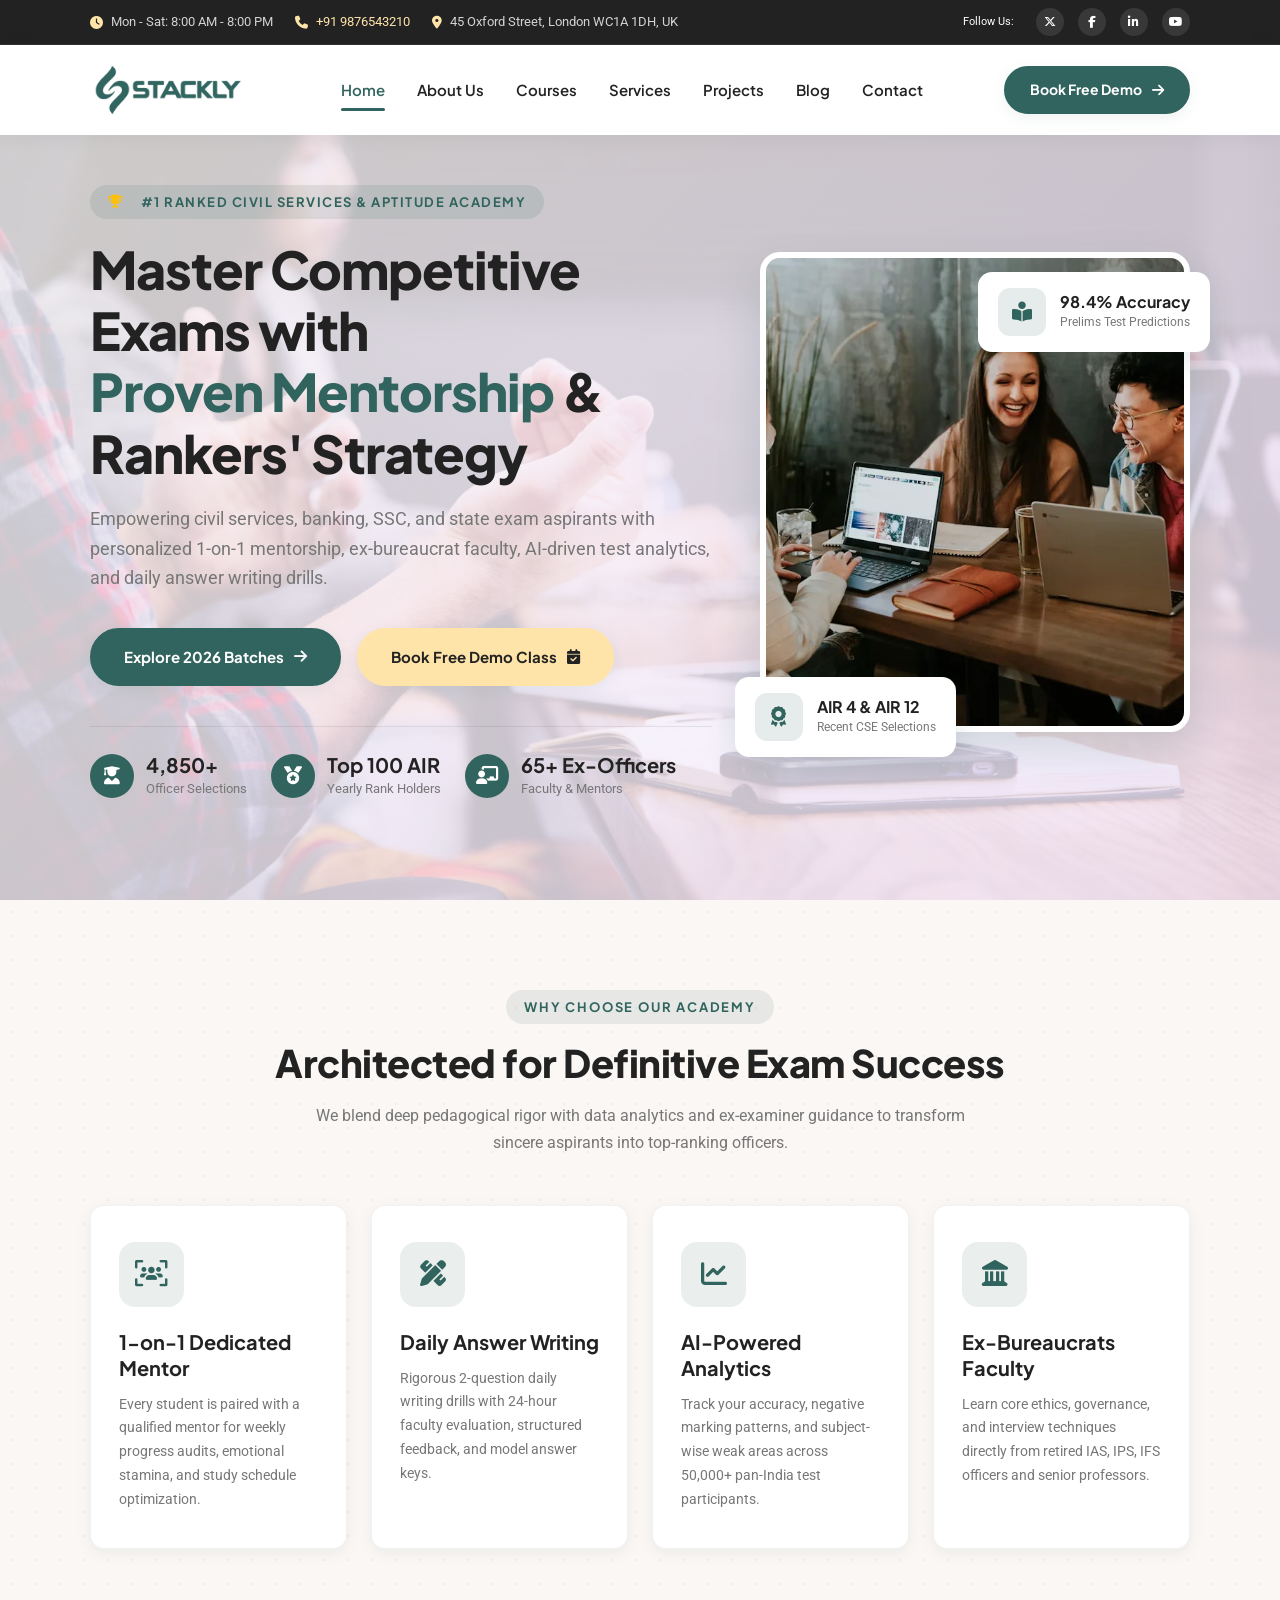
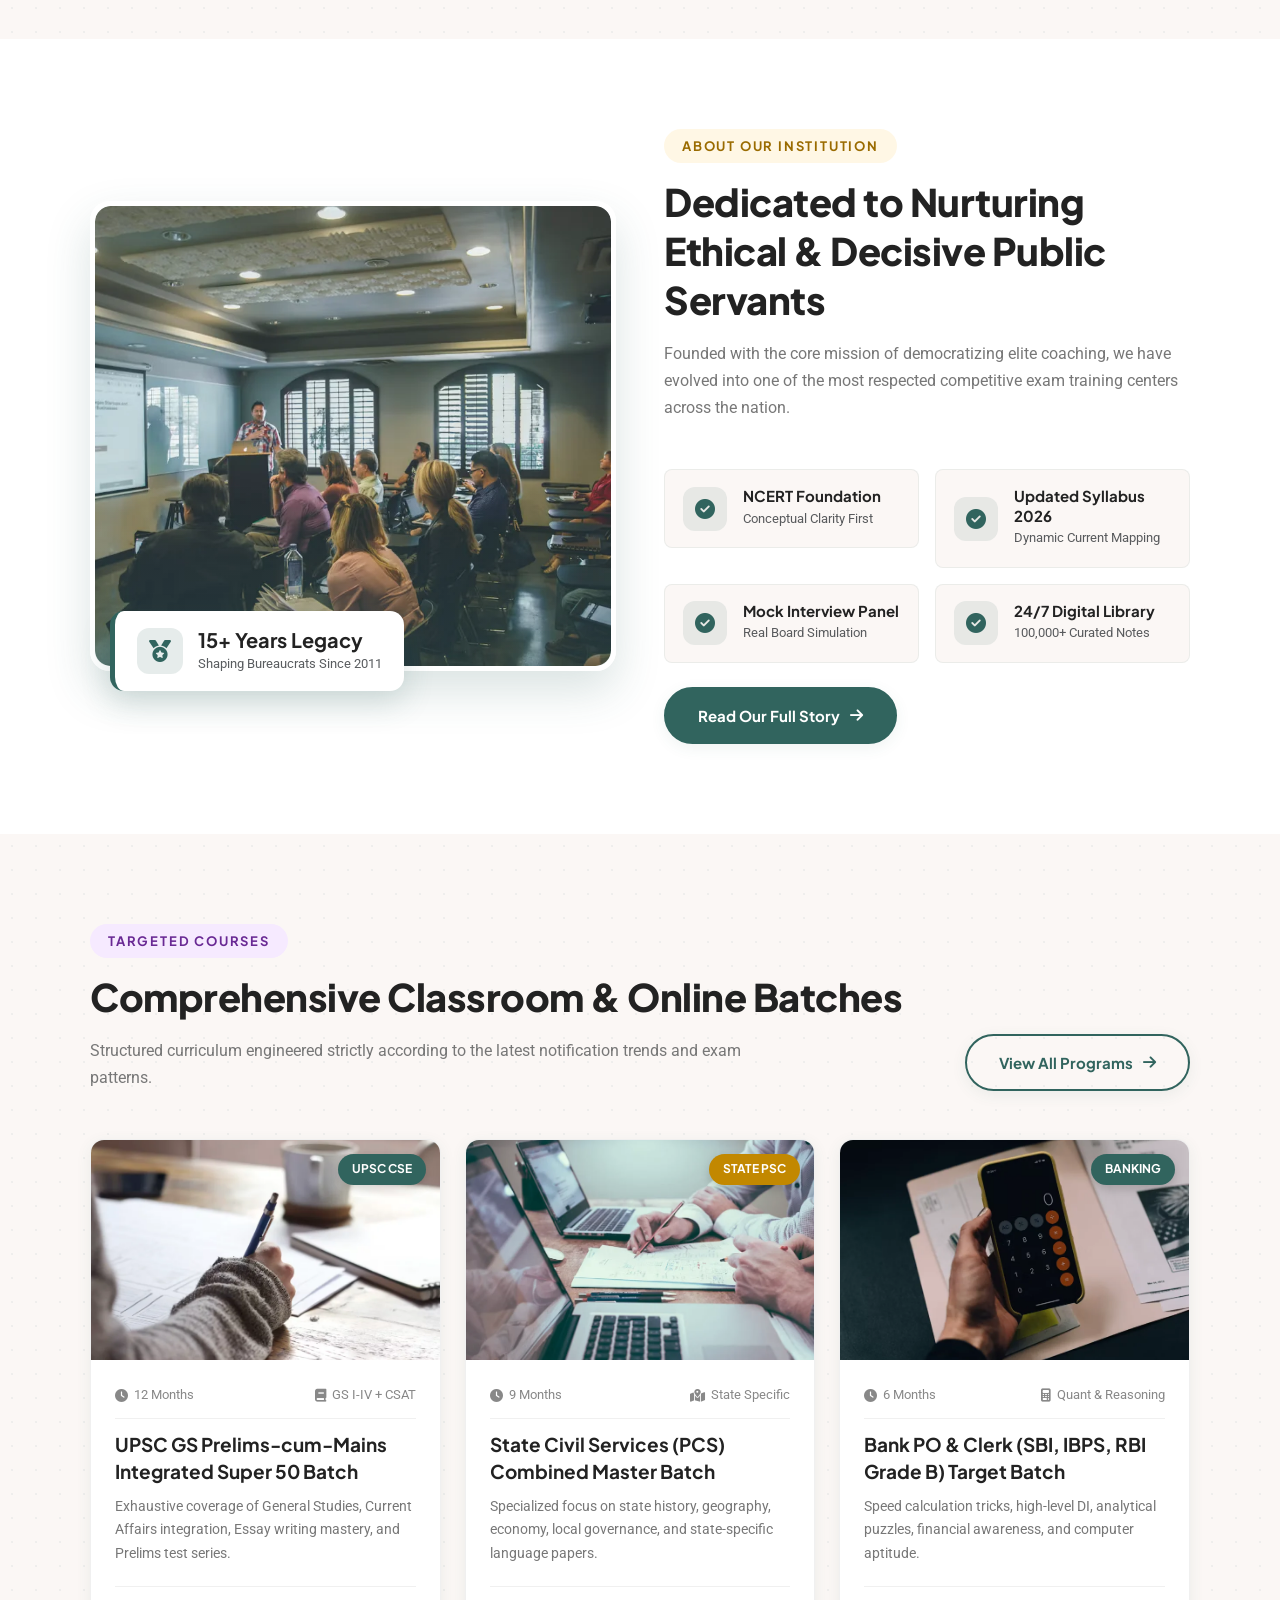
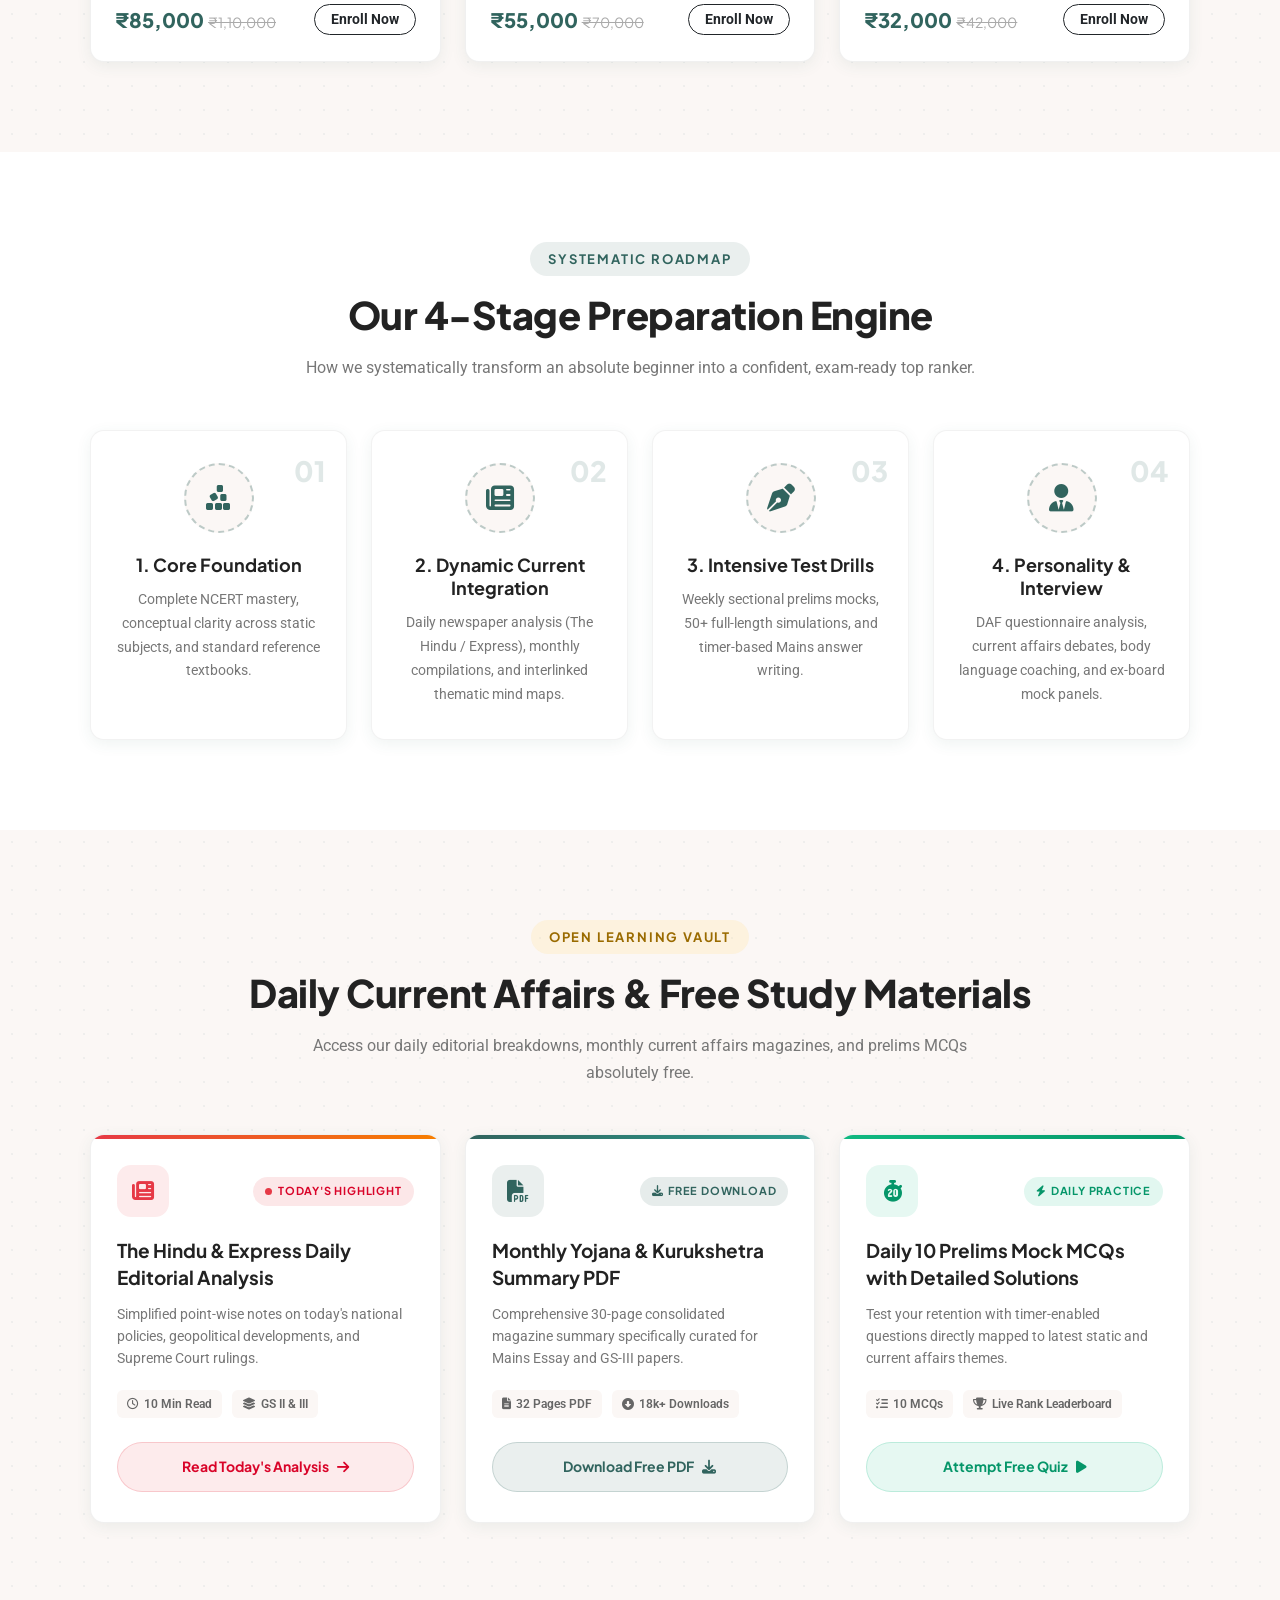
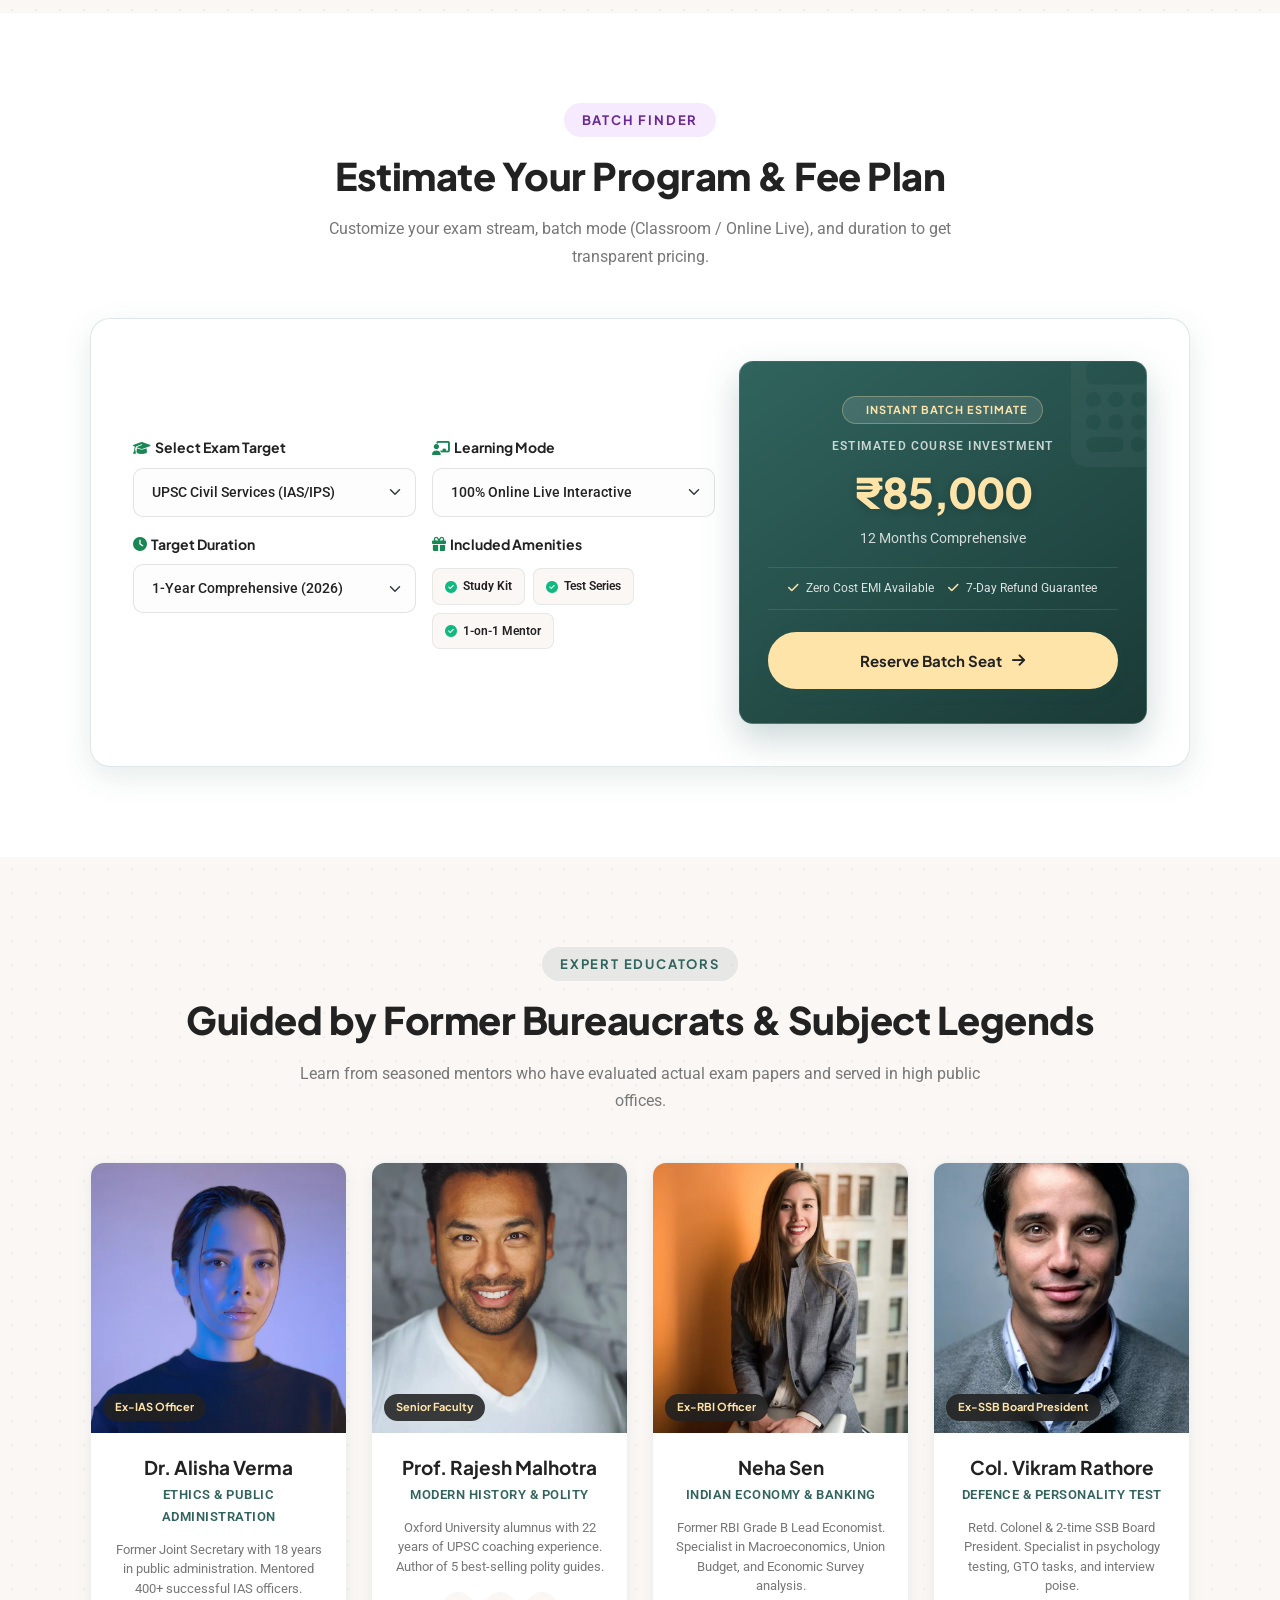
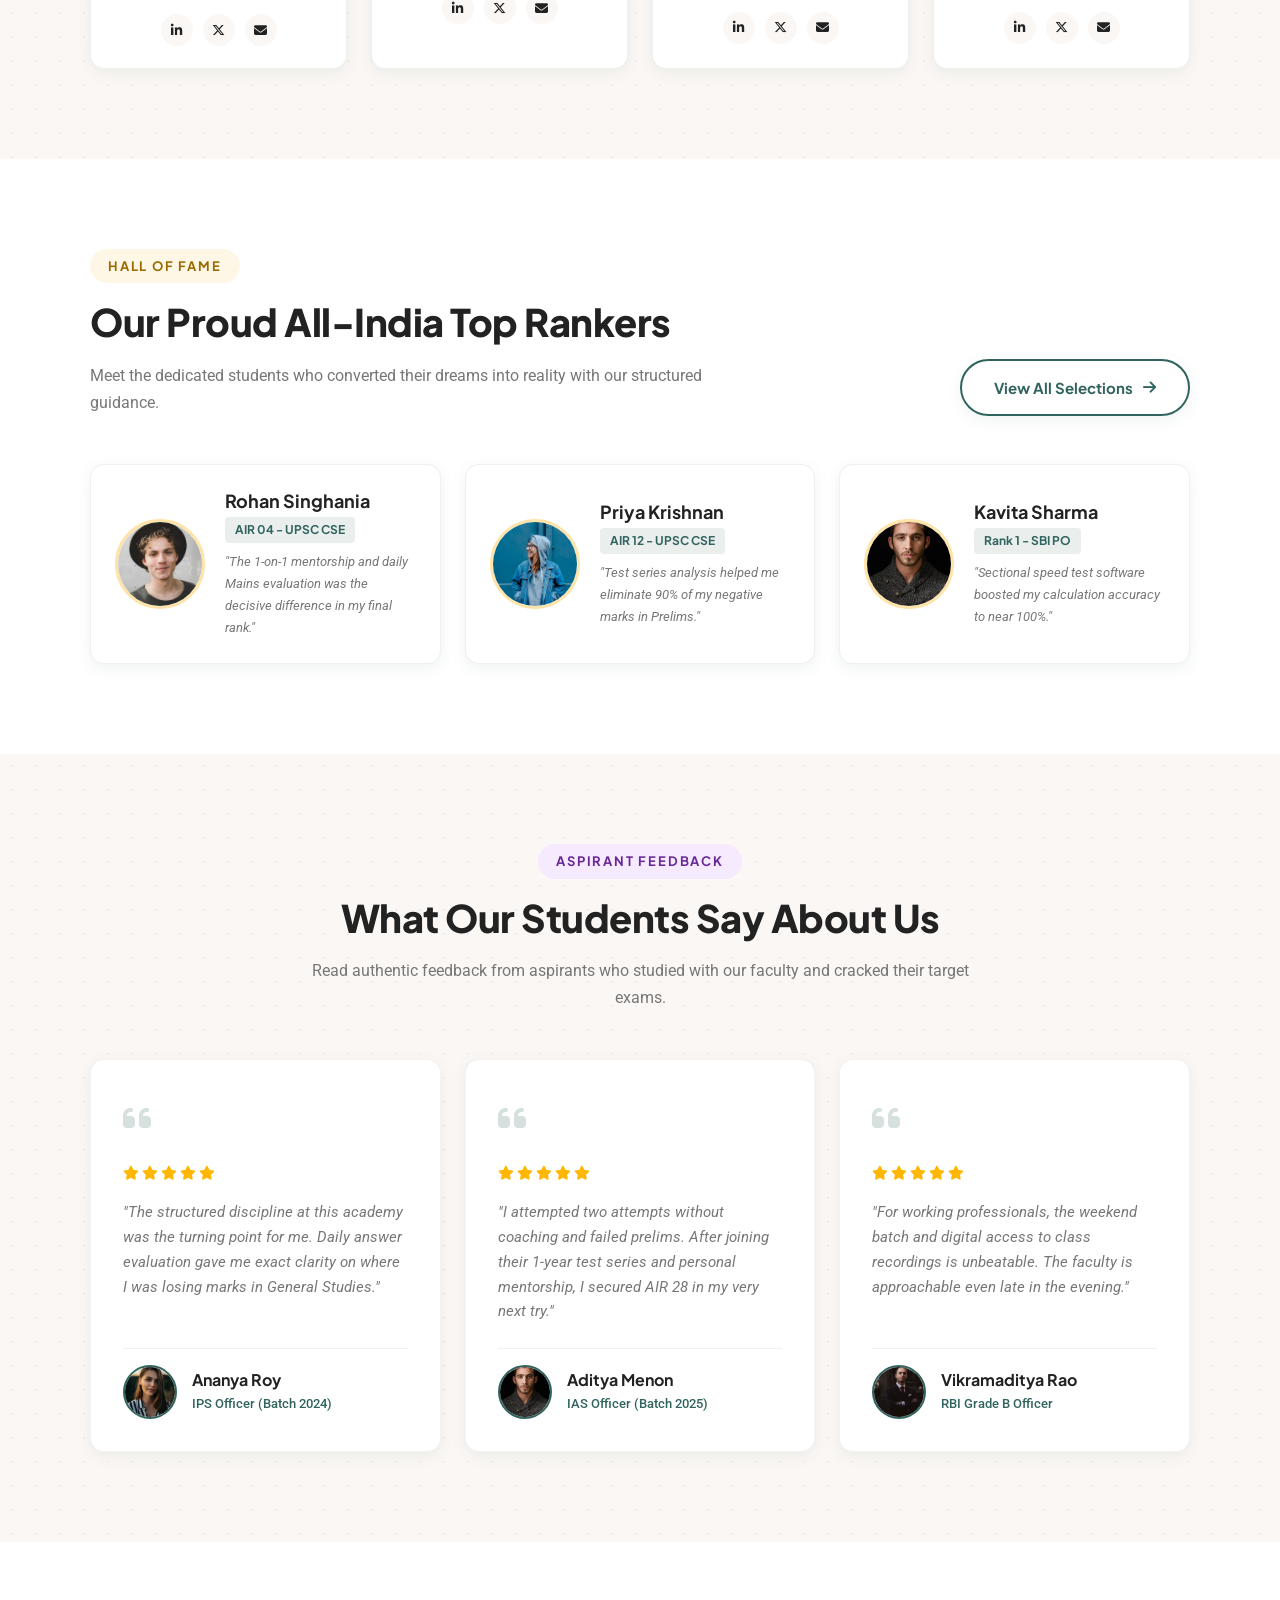
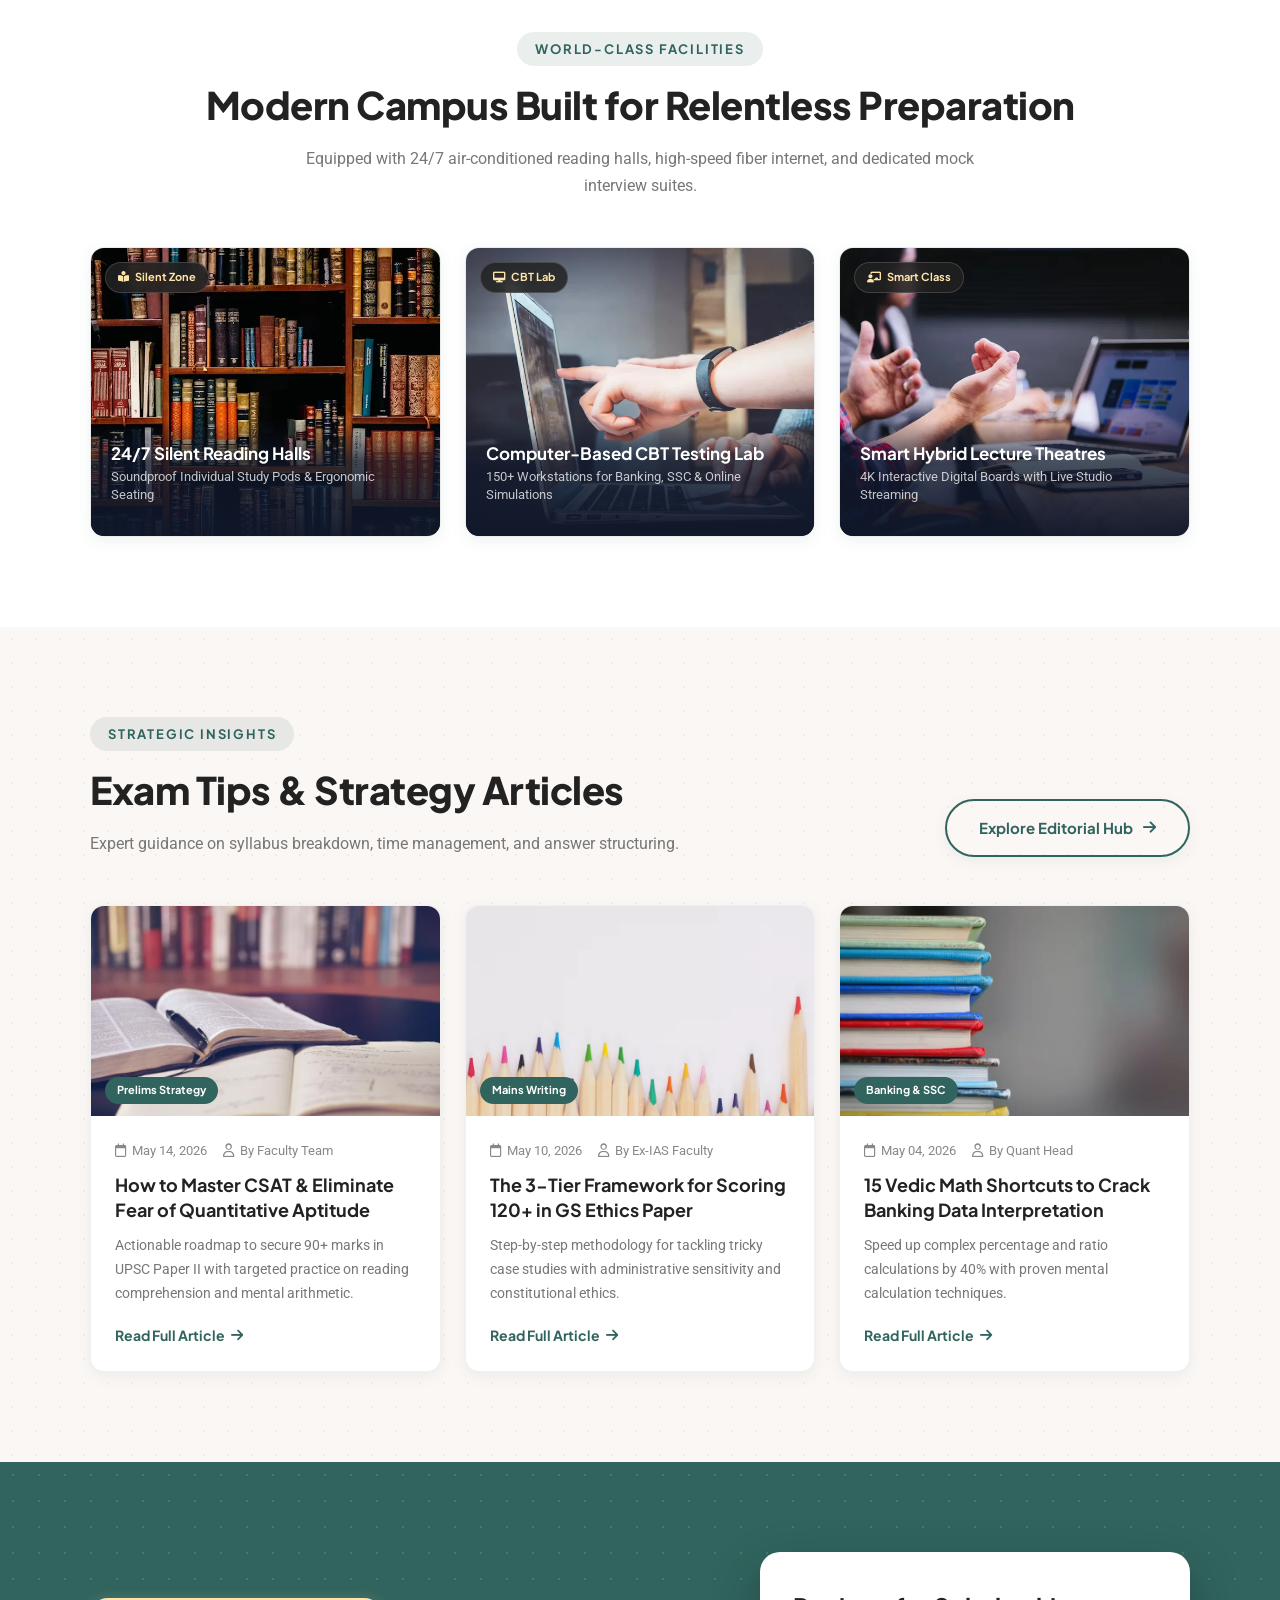
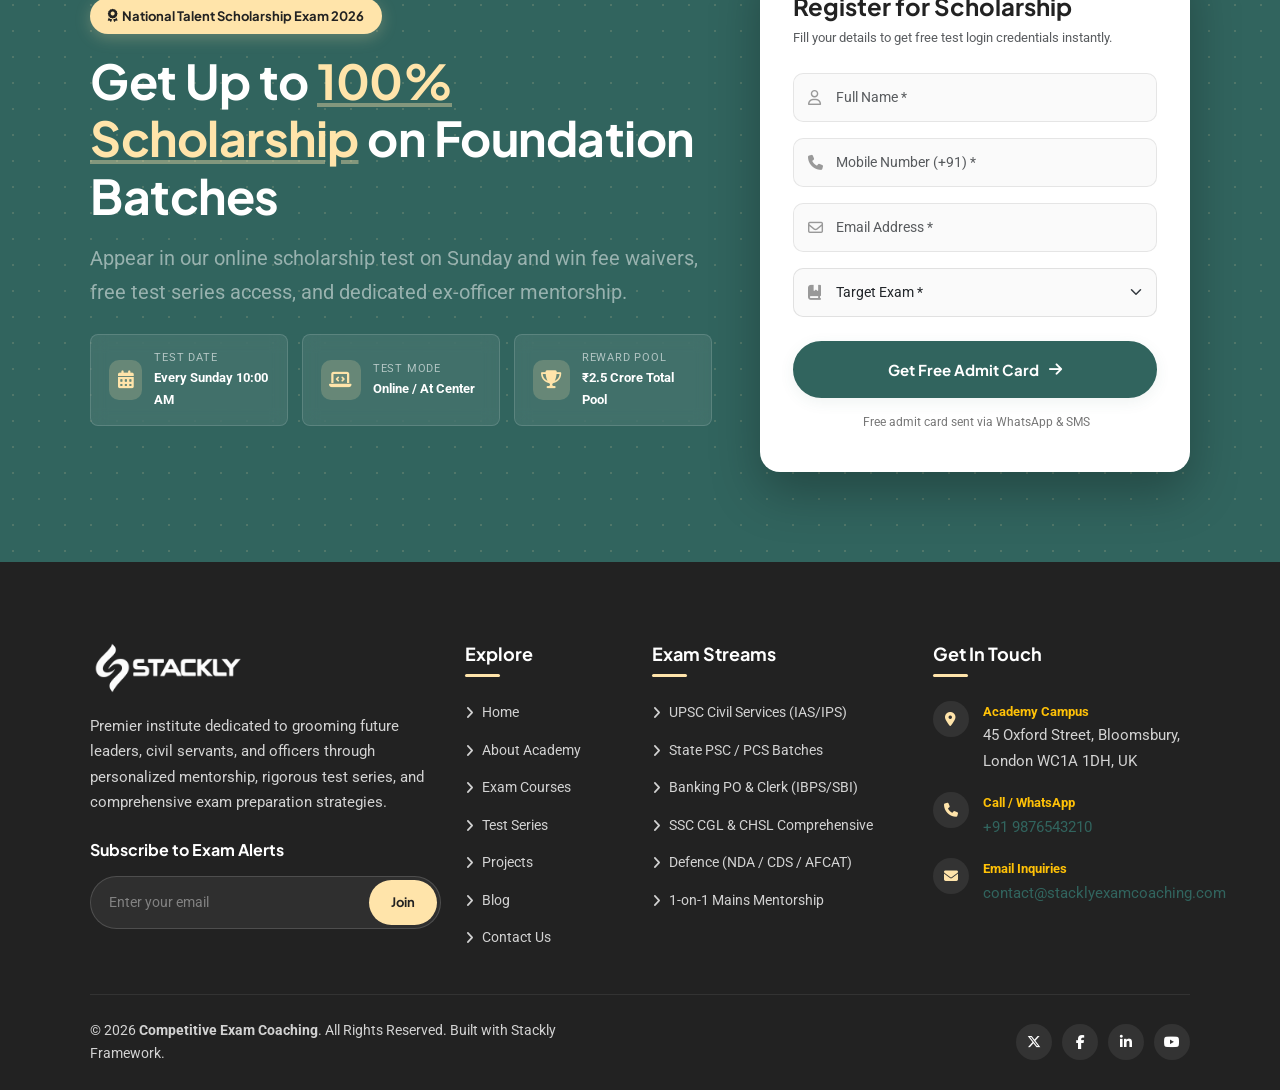
==== index.html @ 0ba4269e "first commit" ====
<!doctype html>
<html lang="en">
  <head>
    <meta charset="UTF-8" />
    <meta name="viewport" content="width=device-width, initial-scale=1.0" />
    <title>
      Competitive Exam Coaching - IAS, IPS, Banking, SSC & Entrance Exams
    </title>
    <link
      rel="shortcut icon"
      href="assets/images/logoStackly.webp"
      type="image/webp"
    />

    <!-- Bootstrap 5 CSS -->
    <link
      href="https://cdn.jsdelivr.net/npm/bootstrap@5.3.2/dist/css/bootstrap.min.css"
      rel="stylesheet"
    />
    <!-- Font Awesome 6 CDN -->
    <link
      rel="stylesheet"
      href="https://cdnjs.cloudflare.com/ajax/libs/font-awesome/6.6.0/css/all.min.css"
    />
    <!-- Main Custom CSS -->
    <link rel="stylesheet" href="assets/css/styles.css" />
  </head>
  <body>
    <!-- HEADER & NAVIGATION (Dynamic Common Component) -->
    <div id="header-placeholder"></div>

    <!-- SECTION 2: Hero Banner Slider / Showcase -->
    <section class="hero-section">
      <div class="container">
        <div class="row align-items-center g-5">
          <div class="col-lg-7">
            <span class="hero-tag"
              ><i class="fa-solid fa-trophy text-warning me-2"></i> #1 Ranked
              Civil Services & Aptitude Academy</span
            >
            <h1 class="hero-title">
              Master Competitive Exams with
              <span class="highlight">Proven Mentorship</span> & Rankers'
              Strategy
            </h1>
            <p class="hero-desc">
              Empowering civil services, banking, SSC, and state exam aspirants
              with personalized 1-on-1 mentorship, ex-bureaucrat faculty,
              AI-driven test analytics, and daily answer writing drills.
            </p>

            <div class="hero-cta-group">
              <a href="#" class="theme-btn btn-primary-theme">
                <span>Explore 2026 Batches</span>
                <i class="fa-solid fa-arrow-right"></i>
              </a>
              <a href="#" class="theme-btn btn-secondary-theme">
                <span>Book Free Demo Class</span>
                <i class="fa-solid fa-calendar-check"></i>
              </a>
            </div>

            <div class="hero-stats-banner">
              <div class="hero-stat-item">
                <div class="hero-stat-icon">
                  <i class="fa-solid fa-user-graduate"></i>
                </div>
                <div class="hero-stat-info">
                  <h4>4,850+</h4>
                  <p>Officer Selections</p>
                </div>
              </div>
              <div class="hero-stat-item">
                <div class="hero-stat-icon">
                  <i class="fa-solid fa-medal"></i>
                </div>
                <div class="hero-stat-info">
                  <h4>Top 100 AIR</h4>
                  <p>Yearly Rank Holders</p>
                </div>
              </div>
              <div class="hero-stat-item">
                <div class="hero-stat-icon">
                  <i class="fa-solid fa-chalkboard-user"></i>
                </div>
                <div class="hero-stat-info">
                  <h4>65+ Ex-Officers</h4>
                  <p>Faculty & Mentors</p>
                </div>
              </div>
            </div>
          </div>

          <div class="col-lg-5">
            <div class="hero-visual-wrapper">
              <img
                src="./assets/images/home/home-hero-banner-image.webp"
                alt="Competitive Exam Aspirants in Classroom"
                class="hero-main-img"
              />

              <!-- Floating Card 1 -->
              <div class="hero-floating-card card-one">
                <div class="floating-icon">
                  <i class="fa-solid fa-award"></i>
                </div>
                <div class="floating-text">
                  <h5>AIR 4 & AIR 12</h5>
                  <p>Recent CSE Selections</p>
                </div>
              </div>

              <!-- Floating Card 2 -->
              <div class="hero-floating-card card-two">
                <div class="floating-icon">
                  <i class="fa-solid fa-book-open-reader"></i>
                </div>
                <div class="floating-text">
                  <h5>98.4% Accuracy</h5>
                  <p>Prelims Test Predictions</p>
                </div>
              </div>
            </div>
          </div>
        </div>
      </div>
    </section>

    <!-- SECTION 3: Key Value Pillars (4 Core Advantages) -->
    <section class="section-padding bg-pattern-light">
      <div class="container">
        <div class="sec-title centered">
          <span class="sub-title">Why Choose Our Academy</span>
          <h2>Architected for Definitive Exam Success</h2>
          <p>
            We blend deep pedagogical rigor with data analytics and ex-examiner
            guidance to transform sincere aspirants into top-ranking officers.
          </p>
        </div>

        <div class="row g-4">
          <div class="col-lg-3 col-md-6">
            <div class="feature-box">
              <div class="feature-icon-wrap">
                <i class="fa-solid fa-users-viewfinder"></i>
              </div>
              <h4>1-on-1 Dedicated Mentor</h4>
              <p>
                Every student is paired with a qualified mentor for weekly
                progress audits, emotional stamina, and study schedule
                optimization.
              </p>
            </div>
          </div>
          <div class="col-lg-3 col-md-6">
            <div class="feature-box">
              <div class="feature-icon-wrap">
                <i class="fa-solid fa-pen-ruler"></i>
              </div>
              <h4>Daily Answer Writing</h4>
              <p>
                Rigorous 2-question daily writing drills with 24-hour faculty
                evaluation, structured feedback, and model answer keys.
              </p>
            </div>
          </div>
          <div class="col-lg-3 col-md-6">
            <div class="feature-box">
              <div class="feature-icon-wrap">
                <i class="fa-solid fa-chart-line"></i>
              </div>
              <h4>AI-Powered Analytics</h4>
              <p>
                Track your accuracy, negative marking patterns, and subject-wise
                weak areas across 50,000+ pan-India test participants.
              </p>
            </div>
          </div>
          <div class="col-lg-3 col-md-6">
            <div class="feature-box">
              <div class="feature-icon-wrap">
                <i class="fa-solid fa-landmark"></i>
              </div>
              <h4>Ex-Bureaucrats Faculty</h4>
              <p>
                Learn core ethics, governance, and interview techniques directly
                from retired IAS, IPS, IFS officers and senior professors.
              </p>
            </div>
          </div>
        </div>
      </div>
    </section>

    <!-- SECTION 4: About Academy & Strategic Pedagogy -->
    <section class="section-padding">
      <div class="container">
        <div class="row align-items-center g-5">
          <div class="col-lg-6">
            <div class="about-image-card position-relative">
              <div class="about-img-frame">
                <img
                  src="./assets/images/home/home-about-academy.webp"
                  alt="Teacher Mentoring Students"
                  class="rounded-4 shadow-lg w-100 about-main-img"
                  style="height: 460px; object-fit: cover"
                />
                <div class="about-img-overlay"></div>
              </div>
              <div class="about-experience-badge">
                <div class="exp-badge-icon">
                  <i class="fa-solid fa-medal"></i>
                </div>
                <div>
                  <h5 class="mb-0 fw-bold">15+ Years Legacy</h5>
                  <p class="mb-0 small text-muted">
                    Shaping Bureaucrats Since 2011
                  </p>
                </div>
              </div>
            </div>
          </div>

          <div class="col-lg-6">
            <div class="sec-title">
              <span class="sub-title color-two">About Our Institution</span>
              <h2>Dedicated to Nurturing Ethical & Decisive Public Servants</h2>
              <p class="mb-4">
                Founded with the core mission of democratizing elite coaching,
                we have evolved into one of the most respected competitive exam
                training centers across the nation.
              </p>
            </div>

            <div class="row g-3 mb-4">
              <div class="col-sm-6">
                <div class="pedagogy-feature-card">
                  <div class="pedagogy-icon-wrap">
                    <i class="fa-solid fa-circle-check"></i>
                  </div>
                  <div class="pedagogy-text">
                    <h6 class="mb-0 fw-bold">NCERT Foundation</h6>
                    <small class="text-muted">Conceptual Clarity First</small>
                  </div>
                </div>
              </div>
              <div class="col-sm-6">
                <div class="pedagogy-feature-card">
                  <div class="pedagogy-icon-wrap">
                    <i class="fa-solid fa-circle-check"></i>
                  </div>
                  <div class="pedagogy-text">
                    <h6 class="mb-0 fw-bold">Updated Syllabus 2026</h6>
                    <small class="text-muted">Dynamic Current Mapping</small>
                  </div>
                </div>
              </div>
              <div class="col-sm-6">
                <div class="pedagogy-feature-card">
                  <div class="pedagogy-icon-wrap">
                    <i class="fa-solid fa-circle-check"></i>
                  </div>
                  <div class="pedagogy-text">
                    <h6 class="mb-0 fw-bold">Mock Interview Panel</h6>
                    <small class="text-muted">Real Board Simulation</small>
                  </div>
                </div>
              </div>
              <div class="col-sm-6">
                <div class="pedagogy-feature-card">
                  <div class="pedagogy-icon-wrap">
                    <i class="fa-solid fa-circle-check"></i>
                  </div>
                  <div class="pedagogy-text">
                    <h6 class="mb-0 fw-bold">24/7 Digital Library</h6>
                    <small class="text-muted">100,000+ Curated Notes</small>
                  </div>
                </div>
              </div>
            </div>

            <a href="#" class="theme-btn btn-primary-theme">
              <span>Read Our Full Story</span>
              <i class="fa-solid fa-arrow-right"></i>
            </a>
          </div>
        </div>
      </div>
    </section>

    <!-- SECTION 5: Flagship Exam Programs (Courses Matrix) -->
    <section class="section-padding bg-pattern-light">
      <div class="container">
        <div
          class="d-flex flex-wrap justify-content-between align-items-end mb-5"
        >
          <div class="sec-title mb-0">
            <span class="sub-title color-four">Targeted Courses</span>
            <h2>Comprehensive Classroom & Online Batches</h2>
            <p class="mb-0">
              Structured curriculum engineered strictly according to the latest
              notification trends and exam patterns.
            </p>
          </div>
          <a href="#" class="theme-btn btn-outline-theme mt-3 mt-md-0"
            >View All Programs <i class="fa-solid fa-arrow-right"></i
          ></a>
        </div>

        <div class="row g-4">
          <!-- Course 1 -->
          <div class="col-lg-4 col-md-6">
            <div class="course-card">
              <div class="course-thumb">
                <img
                  src="./assets/images/home/home-targeted-courses-1.webp"
                  alt="UPSC IAS Foundation Batch"
                />
                <span class="course-badge">UPSC CSE</span>
              </div>
              <div class="course-content">
                <div class="course-meta">
                  <span><i class="fa-solid fa-clock"></i> 12 Months</span>
                  <span><i class="fa-solid fa-book"></i> GS I-IV + CSAT</span>
                </div>
                <h4 class="course-title">
                  <a href="#"
                    >UPSC GS Prelims-cum-Mains Integrated Super 50 Batch</a
                  >
                </h4>
                <p class="course-desc">
                  Exhaustive coverage of General Studies, Current Affairs
                  integration, Essay writing mastery, and Prelims test series.
                </p>
                <div class="course-footer">
                  <div class="course-price">
                    ₹85,000 <span class="old">₹1,10,000</span>
                  </div>
                  <a
                    href="#"
                    class="btn btn-sm btn-outline-dark rounded-pill px-3 fw-bold"
                    >Enroll Now</a
                  >
                </div>
              </div>
            </div>
          </div>

          <!-- Course 2 -->
          <div class="col-lg-4 col-md-6">
            <div class="course-card">
              <div class="course-thumb">
                <img
                  src="./assets/images/home/home-targeted-courses-2.webp"
                  alt="State PSC Combined Batch"
                />
                <span class="course-badge badge-gold">State PSC</span>
              </div>
              <div class="course-content">
                <div class="course-meta">
                  <span><i class="fa-solid fa-clock"></i> 9 Months</span>
                  <span
                    ><i class="fa-solid fa-map-location-dot"></i> State
                    Specific</span
                  >
                </div>
                <h4 class="course-title">
                  <a href="#"
                    >State Civil Services (PCS) Combined Master Batch</a
                  >
                </h4>
                <p class="course-desc">
                  Specialized focus on state history, geography, economy, local
                  governance, and state-specific language papers.
                </p>
                <div class="course-footer">
                  <div class="course-price">
                    ₹55,000 <span class="old">₹70,000</span>
                  </div>
                  <a
                    href="#"
                    class="btn btn-sm btn-outline-dark rounded-pill px-3 fw-bold"
                    >Enroll Now</a
                  >
                </div>
              </div>
            </div>
          </div>

          <!-- Course 3 -->
          <div class="col-lg-4 col-md-6">
            <div class="course-card">
              <div class="course-thumb">
                <img
                  src="./assets/images/home/home-targeted-courses-3.webp"
                  alt="Banking PO & Clerk"
                />
                <span class="course-badge">Banking</span>
              </div>
              <div class="course-content">
                <div class="course-meta">
                  <span><i class="fa-solid fa-clock"></i> 6 Months</span>
                  <span
                    ><i class="fa-solid fa-calculator"></i> Quant &
                    Reasoning</span
                  >
                </div>
                <h4 class="course-title">
                  <a href="#"
                    >Bank PO & Clerk (SBI, IBPS, RBI Grade B) Target Batch</a
                  >
                </h4>
                <p class="course-desc">
                  Speed calculation tricks, high-level DI, analytical puzzles,
                  financial awareness, and computer aptitude.
                </p>
                <div class="course-footer">
                  <div class="course-price">
                    ₹32,000 <span class="old">₹42,000</span>
                  </div>
                  <a
                    href="#"
                    class="btn btn-sm btn-outline-dark rounded-pill px-3 fw-bold"
                    >Enroll Now</a
                  >
                </div>
              </div>
            </div>
          </div>
        </div>
      </div>
    </section>

    <!-- SECTION 6: Proven 4-Step Coaching Methodology -->
    <section class="section-padding">
      <div class="container">
        <div class="sec-title centered">
          <span class="sub-title">Systematic Roadmap</span>
          <h2>Our 4-Stage Preparation Engine</h2>
          <p>
            How we systematically transform an absolute beginner into a
            confident, exam-ready top ranker.
          </p>
        </div>

        <div class="row g-4">
          <div class="col-lg-3 col-md-6">
            <div class="step-card">
              <div class="step-number">01</div>
              <div class="step-icon-wrap">
                <i class="fa-solid fa-cubes-stacked"></i>
              </div>
              <h4>1. Core Foundation</h4>
              <p>
                Complete NCERT mastery, conceptual clarity across static
                subjects, and standard reference textbooks.
              </p>
            </div>
          </div>
          <div class="col-lg-3 col-md-6">
            <div class="step-card">
              <div class="step-number">02</div>
              <div class="step-icon-wrap">
                <i class="fa-solid fa-newspaper"></i>
              </div>
              <h4>2. Dynamic Current Integration</h4>
              <p>
                Daily newspaper analysis (The Hindu / Express), monthly
                compilations, and interlinked thematic mind maps.
              </p>
            </div>
          </div>
          <div class="col-lg-3 col-md-6">
            <div class="step-card">
              <div class="step-number">03</div>
              <div class="step-icon-wrap">
                <i class="fa-solid fa-pen-nib"></i>
              </div>
              <h4>3. Intensive Test Drills</h4>
              <p>
                Weekly sectional prelims mocks, 50+ full-length simulations, and
                timer-based Mains answer writing.
              </p>
            </div>
          </div>
          <div class="col-lg-3 col-md-6">
            <div class="step-card">
              <div class="step-number">04</div>
              <div class="step-icon-wrap">
                <i class="fa-solid fa-user-tie"></i>
              </div>
              <h4>4. Personality & Interview</h4>
              <p>
                DAF questionnaire analysis, current affairs debates, body
                language coaching, and ex-board mock panels.
              </p>
            </div>
          </div>
        </div>
      </div>
    </section>

    <!-- SECTION 7: Free Daily Learning & Current Affairs Hub -->
    <section class="section-padding bg-pattern-light learning-hub-section">
      <div class="container">
        <div class="sec-title centered">
          <span class="sub-title color-two">Open Learning Vault</span>
          <h2>Daily Current Affairs & Free Study Materials</h2>
          <p>
            Access our daily editorial breakdowns, monthly current affairs
            magazines, and prelims MCQs absolutely free.
          </p>
        </div>

        <div class="row g-4">
          <!-- Hub Card 1: Editorial -->
          <div class="col-lg-4 col-md-6">
            <div class="learning-hub-card hub-editorial">
              <div class="hub-card-header">
                <div class="hub-card-icon">
                  <i class="fa-solid fa-newspaper"></i>
                </div>
                <span class="hub-pill-badge badge-editorial">
                  <span class="pulse-dot"></span> Today's Highlight
                </span>
              </div>
              <div class="hub-card-body">
                <h4 class="hub-card-title">
                  <a href="#">The Hindu & Express Daily Editorial Analysis</a>
                </h4>
                <p class="hub-card-desc">
                  Simplified point-wise notes on today's national policies,
                  geopolitical developments, and Supreme Court rulings.
                </p>
                <div class="hub-meta-tags">
                  <span class="meta-tag"
                    ><i class="fa-regular fa-clock"></i> 10 Min Read</span
                  >
                  <span class="meta-tag"
                    ><i class="fa-solid fa-layer-group"></i> GS II & III</span
                  >
                </div>
              </div>
              <div class="hub-card-footer">
                <a href="#" class="hub-action-btn btn-editorial">
                  <span>Read Today's Analysis</span>
                  <i class="fa-solid fa-arrow-right"></i>
                </a>
              </div>
            </div>
          </div>

          <!-- Hub Card 2: PDF Magazine -->
          <div class="col-lg-4 col-md-6">
            <div class="learning-hub-card hub-magazine">
              <div class="hub-card-header">
                <div class="hub-card-icon">
                  <i class="fa-solid fa-file-pdf"></i>
                </div>
                <span class="hub-pill-badge badge-magazine">
                  <i class="fa-solid fa-download me-1"></i> Free Download
                </span>
              </div>
              <div class="hub-card-body">
                <h4 class="hub-card-title">
                  <a href="#">Monthly Yojana & Kurukshetra Summary PDF</a>
                </h4>
                <p class="hub-card-desc">
                  Comprehensive 30-page consolidated magazine summary
                  specifically curated for Mains Essay and GS-III papers.
                </p>
                <div class="hub-meta-tags">
                  <span class="meta-tag"
                    ><i class="fa-solid fa-file-lines"></i> 32 Pages PDF</span
                  >
                  <span class="meta-tag"
                    ><i class="fa-solid fa-circle-down"></i> 18k+
                    Downloads</span
                  >
                </div>
              </div>
              <div class="hub-card-footer">
                <a href="#" class="hub-action-btn btn-magazine">
                  <span>Download Free PDF</span>
                  <i class="fa-solid fa-download"></i>
                </a>
              </div>
            </div>
          </div>

          <!-- Hub Card 3: Daily Quiz -->
          <div class="col-lg-4 col-md-6">
            <div class="learning-hub-card hub-quiz">
              <div class="hub-card-header">
                <div class="hub-card-icon">
                  <i class="fa-solid fa-stopwatch-20"></i>
                </div>
                <span class="hub-pill-badge badge-quiz">
                  <i class="fa-solid fa-bolt me-1"></i> Daily Practice
                </span>
              </div>
              <div class="hub-card-body">
                <h4 class="hub-card-title">
                  <a href="#"
                    >Daily 10 Prelims Mock MCQs with Detailed Solutions</a
                  >
                </h4>
                <p class="hub-card-desc">
                  Test your retention with timer-enabled questions directly
                  mapped to latest static and current affairs themes.
                </p>
                <div class="hub-meta-tags">
                  <span class="meta-tag"
                    ><i class="fa-solid fa-list-check"></i> 10 MCQs</span
                  >
                  <span class="meta-tag"
                    ><i class="fa-solid fa-trophy"></i> Live Rank
                    Leaderboard</span
                  >
                </div>
              </div>
              <div class="hub-card-footer">
                <a href="#" class="hub-action-btn btn-quiz">
                  <span>Attempt Free Quiz</span>
                  <i class="fa-solid fa-play"></i>
                </a>
              </div>
            </div>
          </div>
        </div>
      </div>
    </section>

    <!-- SECTION 8: Interactive Fee & Batch Schedule Calculator -->
    <section class="section-padding calculator-section">
      <div class="container">
        <div class="sec-title centered">
          <span class="sub-title color-four">Batch Finder</span>
          <h2>Estimate Your Program & Fee Plan</h2>
          <p>
            Customize your exam stream, batch mode (Classroom / Online Live),
            and duration to get transparent pricing.
          </p>
        </div>

        <div class="calculator-box">
          <div class="row g-4 align-items-center">
            <div class="col-lg-7">
              <div class="row g-3">
                <div class="col-md-6">
                  <div class="calc-input-group">
                    <label for="calcExam" class="form-label">
                      <i
                        class="fa-solid fa-graduation-cap text-success me-1"
                      ></i>
                      Select Exam Target
                    </label>
                    <select
                      id="calcExam"
                      class="form-select custom-calc-select"
                    >
                      <option value="upsc" selected>
                        UPSC Civil Services (IAS/IPS)
                      </option>
                      <option value="statepcs">State PCS (Combined)</option>
                      <option value="banking">
                        Bank PO & Clerk (IBPS/SBI)
                      </option>
                      <option value="ssc">SSC CGL & CHSL</option>
                      <option value="defence">
                        Defence (NDA / CDS / AFCAT)
                      </option>
                    </select>
                  </div>
                </div>
                <div class="col-md-6">
                  <div class="calc-input-group">
                    <label for="calcMode" class="form-label">
                      <i
                        class="fa-solid fa-chalkboard-user text-success me-1"
                      ></i>
                      Learning Mode
                    </label>
                    <select
                      id="calcMode"
                      class="form-select custom-calc-select"
                    >
                      <option value="online" selected>
                        100% Online Live Interactive
                      </option>
                      <option value="offline">Offline Campus Classroom</option>
                      <option value="hybrid">
                        Hybrid (Classroom + Digital)
                      </option>
                    </select>
                  </div>
                </div>
                <div class="col-md-6">
                  <div class="calc-input-group">
                    <label for="calcDuration" class="form-label">
                      <i class="fa-solid fa-clock text-success me-1"></i> Target
                      Duration
                    </label>
                    <select
                      id="calcDuration"
                      class="form-select custom-calc-select"
                    >
                      <option value="1year" selected>
                        1-Year Comprehensive (2026)
                      </option>
                      <option value="2year">2-Year Foundation (2027)</option>
                      <option value="crash">3-Month Rapid Crash Course</option>
                    </select>
                  </div>
                </div>
                <div class="col-md-6">
                  <div class="calc-input-group">
                    <label class="form-label">
                      <i class="fa-solid fa-gift text-success me-1"></i>
                      Included Amenities
                    </label>
                    <div class="calc-amenities-wrap">
                      <span class="amenity-chip"
                        ><i class="fa-solid fa-circle-check"></i> Study
                        Kit</span
                      >
                      <span class="amenity-chip"
                        ><i class="fa-solid fa-circle-check"></i> Test
                        Series</span
                      >
                      <span class="amenity-chip"
                        ><i class="fa-solid fa-circle-check"></i> 1-on-1
                        Mentor</span
                      >
                    </div>
                  </div>
                </div>
              </div>
            </div>

            <div class="col-lg-5">
              <div class="fee-display-card">
                <i class="fa-solid fa-calculator fee-watermark"></i>
                <div class="fee-badge-pill">
                  <i class="fa-solid fa-sparkles text-warning me-1"></i> Instant
                  Batch Estimate
                </div>
                <span class="fee-subtitle">Estimated Course Investment</span>
                <h3 id="calculatedFee">₹85,000</h3>
                <p class="fee-duration-text" id="calculatedDuration">
                  12 Months Comprehensive
                </p>
                <div class="fee-features-list">
                  <span
                    ><i class="fa-solid fa-check"></i> Zero Cost EMI
                    Available</span
                  >
                  <span
                    ><i class="fa-solid fa-check"></i> 7-Day Refund
                    Guarantee</span
                  >
                </div>
                <a href="#" class="theme-btn btn-secondary-theme fee-cta-btn">
                  <span>Reserve Batch Seat</span>
                  <i class="fa-solid fa-arrow-right"></i>
                </a>
              </div>
            </div>
          </div>
        </div>
      </div>
    </section>

    <!-- SECTION 9: Distinguished Faculty & Ex-Civil Servants -->
    <section class="section-padding bg-pattern-light">
      <div class="container">
        <div class="sec-title centered">
          <span class="sub-title">Expert Educators</span>
          <h2>Guided by Former Bureaucrats & Subject Legends</h2>
          <p>
            Learn from seasoned mentors who have evaluated actual exam papers
            and served in high public offices.
          </p>
        </div>

        <div class="row g-4">
          <!-- Mentor 1 -->
          <div class="col-lg-3 col-md-6">
            <div class="mentor-card">
              <div class="mentor-image">
                <img
                  src="./assets/images/home/home-mentor-image-1.webp"
                  alt="Dr. Alisha Verma"
                />
                <span class="mentor-rank-badge">Ex-IAS Officer</span>
              </div>
              <div class="mentor-info">
                <h4>Dr. Alisha Verma</h4>
                <div class="mentor-role">Ethics & Public Administration</div>
                <p class="mentor-bio">
                  Former Joint Secretary with 18 years in public administration.
                  Mentored 400+ successful IAS officers.
                </p>
                <div class="mentor-socials">
                  <a href="#"><i class="fa-brands fa-linkedin-in"></i></a>
                  <a href="#"><i class="fa-brands fa-x-twitter"></i></a>
                  <a href="#"><i class="fa-solid fa-envelope"></i></a>
                </div>
              </div>
            </div>
          </div>

          <!-- Mentor 2 -->
          <div class="col-lg-3 col-md-6">
            <div class="mentor-card">
              <div class="mentor-image">
                <img
                  src="./assets/images/home/home-mentor-image-2.webp"
                  alt="Prof. Rajesh Malhotra"
                />
                <span class="mentor-rank-badge">Senior Faculty</span>
              </div>
              <div class="mentor-info">
                <h4>Prof. Rajesh Malhotra</h4>
                <div class="mentor-role">Modern History & Polity</div>
                <p class="mentor-bio">
                  Oxford University alumnus with 22 years of UPSC coaching
                  experience. Author of 5 best-selling polity guides.
                </p>
                <div class="mentor-socials">
                  <a href="#"><i class="fa-brands fa-linkedin-in"></i></a>
                  <a href="#"><i class="fa-brands fa-x-twitter"></i></a>
                  <a href="#"><i class="fa-solid fa-envelope"></i></a>
                </div>
              </div>
            </div>
          </div>

          <!-- Mentor 3 -->
          <div class="col-lg-3 col-md-6">
            <div class="mentor-card">
              <div class="mentor-image">
                <img
                  src="./assets/images/home/home-mentor-image-3.webp"
                  alt="Neha Sen"
                />
                <span class="mentor-rank-badge">Ex-RBI Officer</span>
              </div>
              <div class="mentor-info">
                <h4>Neha Sen</h4>
                <div class="mentor-role">Indian Economy & Banking</div>
                <p class="mentor-bio">
                  Former RBI Grade B Lead Economist. Specialist in
                  Macroeconomics, Union Budget, and Economic Survey analysis.
                </p>
                <div class="mentor-socials">
                  <a href="#"><i class="fa-brands fa-linkedin-in"></i></a>
                  <a href="#"><i class="fa-brands fa-x-twitter"></i></a>
                  <a href="#"><i class="fa-solid fa-envelope"></i></a>
                </div>
              </div>
            </div>
          </div>

          <!-- Mentor 4 -->
          <div class="col-lg-3 col-md-6">
            <div class="mentor-card">
              <div class="mentor-image">
                <img
                  src="./assets/images/home/home-mentor-image-4.webp"
                  alt="Col. Vikram Rathore"
                />
                <span class="mentor-rank-badge">Ex-SSB Board President</span>
              </div>
              <div class="mentor-info">
                <h4>Col. Vikram Rathore</h4>
                <div class="mentor-role">Defence & Personality Test</div>
                <p class="mentor-bio">
                  Retd. Colonel & 2-time SSB Board President. Specialist in
                  psychology testing, GTO tasks, and interview poise.
                </p>
                <div class="mentor-socials">
                  <a href="#"><i class="fa-brands fa-linkedin-in"></i></a>
                  <a href="#"><i class="fa-brands fa-x-twitter"></i></a>
                  <a href="#"><i class="fa-solid fa-envelope"></i></a>
                </div>
              </div>
            </div>
          </div>
        </div>
      </div>
    </section>

    <!-- SECTION 10: Hall of Fame & Toppers Showcase -->
    <section class="section-padding">
      <div class="container">
        <div
          class="d-flex flex-wrap justify-content-between align-items-end mb-5"
        >
          <div class="sec-title mb-0">
            <span class="sub-title color-two">Hall of Fame</span>
            <h2>Our Proud All-India Top Rankers</h2>
            <p class="mb-0">
              Meet the dedicated students who converted their dreams into
              reality with our structured guidance.
            </p>
          </div>
          <a href="#" class="theme-btn btn-outline-theme mt-3 mt-md-0"
            >View All Selections <i class="fa-solid fa-arrow-right"></i
          ></a>
        </div>

        <div class="row g-4">
          <div class="col-lg-4 col-md-6">
            <div class="topper-card">
              <div class="topper-photo">
                <img
                  src="./assets/images/home/home-topper-photo-1.webp"
                  alt="Rohan Singhania"
                />
              </div>
              <div class="topper-details">
                <h5>Rohan Singhania</h5>
                <span class="topper-rank">AIR 04 - UPSC CSE</span>
                <p class="topper-quote">
                  "The 1-on-1 mentorship and daily Mains evaluation was the
                  decisive difference in my final rank."
                </p>
              </div>
            </div>
          </div>

          <div class="col-lg-4 col-md-6">
            <div class="topper-card">
              <div class="topper-photo">
                <img
                  src="./assets/images/home/home-topper-photo-2.webp"
                  alt="Priya Krishnan"
                />
              </div>
              <div class="topper-details">
                <h5>Priya Krishnan</h5>
                <span class="topper-rank">AIR 12 - UPSC CSE</span>
                <p class="topper-quote">
                  "Test series analysis helped me eliminate 90% of my negative
                  marks in Prelims."
                </p>
              </div>
            </div>
          </div>

          <div class="col-lg-4 col-md-6">
            <div class="topper-card">
              <div class="topper-photo">
                <img
                  src="./assets/images/home/home-topper-photo-3.webp"
                  alt="Kavita Sharma"
                />
              </div>
              <div class="topper-details">
                <h5>Kavita Sharma</h5>
                <span class="topper-rank">Rank 1 - SBI PO</span>
                <p class="topper-quote">
                  "Sectional speed test software boosted my calculation accuracy
                  to near 100%."
                </p>
              </div>
            </div>
          </div>
        </div>
      </div>
    </section>

    <!-- SECTION 11: Student Testimonials & Video Reviews -->
    <section class="section-padding bg-pattern-light">
      <div class="container">
        <div class="sec-title centered">
          <span class="sub-title color-four">Aspirant Feedback</span>
          <h2>What Our Students Say About Us</h2>
          <p>
            Read authentic feedback from aspirants who studied with our faculty
            and cracked their target exams.
          </p>
        </div>

        <div class="row g-4">
          <div class="col-lg-4 col-md-6">
            <div class="testimonial-card">
              <div>
                <div class="quote-icon">
                  <i class="fa-solid fa-quote-left"></i>
                </div>
                <div class="rating">
                  <i class="fa-solid fa-star"></i>
                  <i class="fa-solid fa-star"></i>
                  <i class="fa-solid fa-star"></i>
                  <i class="fa-solid fa-star"></i>
                  <i class="fa-solid fa-star"></i>
                </div>
                <p class="review-text">
                  "The structured discipline at this academy was the turning
                  point for me. Daily answer evaluation gave me exact clarity on
                  where I was losing marks in General Studies."
                </p>
              </div>
              <div class="testimonial-author">
                <img
                  src="./assets/images/home/home-testimonial-author-1.webp"
                  alt="Ananya Roy"
                />
                <div>
                  <h5>Ananya Roy</h5>
                  <p>IPS Officer (Batch 2024)</p>
                </div>
              </div>
            </div>
          </div>

          <div class="col-lg-4 col-md-6">
            <div class="testimonial-card">
              <div>
                <div class="quote-icon">
                  <i class="fa-solid fa-quote-left"></i>
                </div>
                <div class="rating">
                  <i class="fa-solid fa-star"></i>
                  <i class="fa-solid fa-star"></i>
                  <i class="fa-solid fa-star"></i>
                  <i class="fa-solid fa-star"></i>
                  <i class="fa-solid fa-star"></i>
                </div>
                <p class="review-text">
                  "I attempted two attempts without coaching and failed prelims.
                  After joining their 1-year test series and personal
                  mentorship, I secured AIR 28 in my very next try."
                </p>
              </div>
              <div class="testimonial-author">
                <img
                  src="./assets/images/home/home-testimonial-author-2.webp"
                  alt="Aditya Menon"
                />
                <div>
                  <h5>Aditya Menon</h5>
                  <p>IAS Officer (Batch 2025)</p>
                </div>
              </div>
            </div>
          </div>

          <div class="col-lg-4 col-md-6">
            <div class="testimonial-card">
              <div>
                <div class="quote-icon">
                  <i class="fa-solid fa-quote-left"></i>
                </div>
                <div class="rating">
                  <i class="fa-solid fa-star"></i>
                  <i class="fa-solid fa-star"></i>
                  <i class="fa-solid fa-star"></i>
                  <i class="fa-solid fa-star"></i>
                  <i class="fa-solid fa-star"></i>
                </div>
                <p class="review-text">
                  "For working professionals, the weekend batch and digital
                  access to class recordings is unbeatable. The faculty is
                  approachable even late in the evening."
                </p>
              </div>
              <div class="testimonial-author">
                <img
                  src="./assets/images/home/home-testimonial-author-3.webp"
                  alt="Vikramaditya Rao"
                />
                <div>
                  <h5>Vikramaditya Rao</h5>
                  <p>RBI Grade B Officer</p>
                </div>
              </div>
            </div>
          </div>
        </div>
      </div>
    </section>

    <!-- SECTION 12: Campus & Infrastructure Tour -->
    <section class="section-padding campus-tour-section">
      <div class="container">
        <div class="sec-title centered">
          <span class="sub-title">World-Class Facilities</span>
          <h2>Modern Campus Built for Relentless Preparation</h2>
          <p>
            Equipped with 24/7 air-conditioned reading halls, high-speed fiber
            internet, and dedicated mock interview suites.
          </p>
        </div>

        <div class="row g-4">
          <div class="col-lg-4 col-md-6">
            <div class="campus-tour-card">
              <div class="campus-thumb">
                <img
                  src="./assets/images/home/home-campus-&-infrastructure-1.webp"
                  alt="Quiet Reading Rooms"
                />
                <span class="campus-badge">
                  <i class="fa-solid fa-book-reader me-1"></i> Silent Zone
                </span>
                <div class="campus-zoom-btn">
                  <i class="fa-solid fa-expand"></i>
                </div>
              </div>
              <div class="campus-card-content">
                <h5 class="campus-title">24/7 Silent Reading Halls</h5>
                <p class="campus-desc">
                  Soundproof Individual Study Pods & Ergonomic Seating
                </p>
                <div class="campus-tags">
                  <span><i class="fa-solid fa-wifi"></i> High-Speed WiFi</span>
                  <span><i class="fa-solid fa-snowflake"></i> Central AC</span>
                </div>
              </div>
            </div>
          </div>

          <div class="col-lg-4 col-md-6">
            <div class="campus-tour-card">
              <div class="campus-thumb">
                <img
                  src="./assets/images/home/home-campus-&-infrastructure-2.webp"
                  alt="Computer Testing Lab"
                />
                <span class="campus-badge">
                  <i class="fa-solid fa-desktop me-1"></i> CBT Lab
                </span>
                <div class="campus-zoom-btn">
                  <i class="fa-solid fa-expand"></i>
                </div>
              </div>
              <div class="campus-card-content">
                <h5 class="campus-title">Computer-Based CBT Testing Lab</h5>
                <p class="campus-desc">
                  150+ Workstations for Banking, SSC & Online Simulations
                </p>
                <div class="campus-tags">
                  <span><i class="fa-solid fa-bolt"></i> Real UI Sim</span>
                  <span
                    ><i class="fa-solid fa-chart-simple"></i> Live Scores</span
                  >
                </div>
              </div>
            </div>
          </div>

          <div class="col-lg-4 col-md-6">
            <div class="campus-tour-card">
              <div class="campus-thumb">
                <img
                  src="./assets/images/home/home-campus-&-infrastructure-3.webp"
                  alt="Smart Lecture Theatres"
                />
                <span class="campus-badge">
                  <i class="fa-solid fa-chalkboard-user me-1"></i> Smart Class
                </span>
                <div class="campus-zoom-btn">
                  <i class="fa-solid fa-expand"></i>
                </div>
              </div>
              <div class="campus-card-content">
                <h5 class="campus-title">Smart Hybrid Lecture Theatres</h5>
                <p class="campus-desc">
                  4K Interactive Digital Boards with Live Studio Streaming
                </p>
                <div class="campus-tags">
                  <span><i class="fa-solid fa-video"></i> HD Recording</span>
                  <span
                    ><i class="fa-solid fa-microphone"></i> Studio Audio</span
                  >
                </div>
              </div>
            </div>
          </div>
        </div>
      </div>
    </section>

    <!-- SECTION 13: Latest Exam Alerts & Blog Insights -->
    <section class="section-padding bg-pattern-light">
      <div class="container">
        <div
          class="d-flex flex-wrap justify-content-between align-items-end mb-5"
        >
          <div class="sec-title mb-0">
            <span class="sub-title color-three">Strategic Insights</span>
            <h2>Exam Tips & Strategy Articles</h2>
            <p class="mb-0">
              Expert guidance on syllabus breakdown, time management, and answer
              structuring.
            </p>
          </div>
          <a href="#" class="theme-btn btn-outline-theme mt-3 mt-md-0"
            >Explore Editorial Hub <i class="fa-solid fa-arrow-right"></i
          ></a>
        </div>

        <div class="row g-4">
          <div class="col-lg-4 col-md-6">
            <div class="blog-card">
              <div class="blog-thumb">
                <img
                  src="./assets/images/home/home-blog-img-1.webp"
                  alt="UPSC Prelims Strategy"
                />
                <span class="blog-category-badge">Prelims Strategy</span>
              </div>
              <div class="blog-body">
                <div class="blog-meta">
                  <span
                    ><i class="fa-regular fa-calendar"></i> May 14, 2026</span
                  >
                  <span
                    ><i class="fa-regular fa-user"></i> By Faculty Team</span
                  >
                </div>
                <h4 class="blog-title">
                  <a href="#"
                    >How to Master CSAT & Eliminate Fear of Quantitative
                    Aptitude</a
                  >
                </h4>
                <p class="blog-excerpt">
                  Actionable roadmap to secure 90+ marks in UPSC Paper II with
                  targeted practice on reading comprehension and mental
                  arithmetic.
                </p>
                <a href="#" class="blog-readmore"
                  >Read Full Article <i class="fa-solid fa-arrow-right"></i
                ></a>
              </div>
            </div>
          </div>

          <div class="col-lg-4 col-md-6">
            <div class="blog-card">
              <div class="blog-thumb">
                <img
                  src="./assets/images/home/home-blog-img-2.webp"
                  alt="Mains Answer Writing"
                />
                <span class="blog-category-badge">Mains Writing</span>
              </div>
              <div class="blog-body">
                <div class="blog-meta">
                  <span
                    ><i class="fa-regular fa-calendar"></i> May 10, 2026</span
                  >
                  <span
                    ><i class="fa-regular fa-user"></i> By Ex-IAS Faculty</span
                  >
                </div>
                <h4 class="blog-title">
                  <a href="#"
                    >The 3-Tier Framework for Scoring 120+ in GS Ethics Paper</a
                  >
                </h4>
                <p class="blog-excerpt">
                  Step-by-step methodology for tackling tricky case studies with
                  administrative sensitivity and constitutional ethics.
                </p>
                <a href="#" class="blog-readmore"
                  >Read Full Article <i class="fa-solid fa-arrow-right"></i
                ></a>
              </div>
            </div>
          </div>

          <div class="col-lg-4 col-md-6">
            <div class="blog-card">
              <div class="blog-thumb">
                <img
                  src="./assets/images/home/home-blog-img-3.webp"
                  alt="Banking Exam Prep"
                />
                <span class="blog-category-badge">Banking & SSC</span>
              </div>
              <div class="blog-body">
                <div class="blog-meta">
                  <span
                    ><i class="fa-regular fa-calendar"></i> May 04, 2026</span
                  >
                  <span><i class="fa-regular fa-user"></i> By Quant Head</span>
                </div>
                <h4 class="blog-title">
                  <a href="#"
                    >15 Vedic Math Shortcuts to Crack Banking Data
                    Interpretation</a
                  >
                </h4>
                <p class="blog-excerpt">
                  Speed up complex percentage and ratio calculations by 40% with
                  proven mental calculation techniques.
                </p>
                <a href="#" class="blog-readmore"
                  >Read Full Article <i class="fa-solid fa-arrow-right"></i
                ></a>
              </div>
            </div>
          </div>
        </div>
      </div>
    </section>

    <!-- SECTION 14: National Scholarship & Lead Capture CTA Banner -->
    <section
      class="section-padding bg-pattern-dark text-white scholarship-cta-section"
    >
      <div class="container">
        <div class="row align-items-center g-5">
          <div class="col-lg-7">
            <div class="scholarship-header-wrap">
              <span class="scholarship-banner-badge">
                <i class="fa-solid fa-award me-1"></i> National Talent
                Scholarship Exam 2026
              </span>
              <h2
                class="text-white display-5 fw-bold mb-3 scholarship-main-title"
              >
                Get Up to
                <span class="text-highlight-gold">100% Scholarship</span> on
                Foundation Batches
              </h2>
              <p class="text-white-50 fs-5 mb-4 scholarship-main-desc">
                Appear in our online scholarship test on Sunday and win fee
                waivers, free test series access, and dedicated ex-officer
                mentorship.
              </p>
            </div>
            <div class="scholarship-perks-row">
              <div class="scholarship-perk-card">
                <div class="perk-icon-wrap">
                  <i class="fa-solid fa-calendar-days"></i>
                </div>
                <div class="perk-content">
                  <span class="perk-label">Test Date</span>
                  <strong class="perk-value">Every Sunday 10:00 AM</strong>
                </div>
              </div>
              <div class="scholarship-perk-card">
                <div class="perk-icon-wrap">
                  <i class="fa-solid fa-laptop-code"></i>
                </div>
                <div class="perk-content">
                  <span class="perk-label">Test Mode</span>
                  <strong class="perk-value">Online / At Center</strong>
                </div>
              </div>
              <div class="scholarship-perk-card">
                <div class="perk-icon-wrap">
                  <i class="fa-solid fa-trophy"></i>
                </div>
                <div class="perk-content">
                  <span class="perk-label">Reward Pool</span>
                  <strong class="perk-value">₹2.5 Crore Total Pool</strong>
                </div>
              </div>
            </div>
          </div>

          <div class="col-lg-5">
            <div class="scholarship-form-card">
              <div class="form-header">
                <h4 class="fw-bold mb-1">Register for Scholarship</h4>
                <p class="text-muted small mb-0">
                  Fill your details to get free test login credentials
                  instantly.
                </p>
              </div>
              <form class="ajax-contact-form mt-4">
                <div class="mb-3 form-floating-field">
                  <i class="fa-regular fa-user form-field-icon"></i>
                  <input
                    type="text"
                    class="form-control scholarship-input"
                    placeholder="Full Name *"
                    required
                  />
                </div>
                <div class="mb-3 form-floating-field">
                  <i class="fa-solid fa-phone form-field-icon"></i>
                  <input
                    type="tel"
                    class="form-control scholarship-input"
                    placeholder="Mobile Number (+91) *"
                    required
                  />
                </div>
                <div class="mb-3 form-floating-field">
                  <i class="fa-regular fa-envelope form-field-icon"></i>
                  <input
                    type="email"
                    class="form-control scholarship-input"
                    placeholder="Email Address *"
                    required
                  />
                </div>
                <div class="mb-3 form-floating-field">
                  <i class="fa-solid fa-book-bookmark form-field-icon"></i>
                  <select class="form-select scholarship-input" required>
                    <option value="" selected disabled>Target Exam *</option>
                    <option value="upsc">UPSC Civil Services</option>
                    <option value="statepcs">State PSC</option>
                    <option value="banking">Banking PO & Clerk</option>
                    <option value="ssc">SSC CGL</option>
                    <option value="defence">NDA / CDS</option>
                  </select>
                </div>
                <button
                  type="submit"
                  class="theme-btn btn-primary-theme w-100 scholarship-submit-btn"
                >
                  <span>Get Free Admit Card</span>
                  <i class="fa-solid fa-arrow-right"></i>
                </button>
                <div class="form-trust-footer">
                  <i class="fa-solid fa-shield-check text-success me-1"></i>
                  <span>Free admit card sent via WhatsApp & SMS</span>
                </div>
              </form>
            </div>
          </div>
        </div>
      </div>
    </section>

    <!-- FOOTER & SCROLL TO TOP (Dynamic Common Component) -->
    <div id="footer-placeholder"></div>

    <!-- Scripts -->
    <script src="https://cdn.jsdelivr.net/npm/bootstrap@5.3.2/dist/js/bootstrap.bundle.min.js"></script>
    <script src="assets/js/script.js"></script>
  </body>
</html>
---- assets/css/styles.css ----
@import url("https://fonts.googleapis.com/css2?family=Plus+Jakarta+Sans:wght@400;500;600;700;800&family=Roboto:wght@300;400;500;700&display=swap");

:root {
  --main-color: rgb(49, 100, 94);
  --main-color-two: rgb(255, 228, 170);
  --color-three: rgb(251, 247, 245);
  --color-four: rgb(246, 234, 255);

  --white-color: rgb(255, 255, 255);
  --white-color-opicity: rgba(255, 255, 255, 0.8);
  --white-color-opicity-two: rgba(255, 255, 255, 0.4);
  --black-color: rgb(0, 0, 0);
  --black-color-opicity: rgba(0, 0, 0, 0.8);
  --black-color-opicity-two: rgba(0, 0, 0, 0.4);
  --text-color: rgb(119, 119, 119);
  --heading-color: rgb(34, 34, 34);
  --dark-color: rgb(34, 34, 34);
  --dark-color-two: rgb(49, 49, 49);
  --font-family-roboto: "Roboto", sans-serif;
  --font-family-gilroy: "Plus Jakarta Sans", sans-serif;
  --font-family-gilroy-regular: "Plus Jakarta Sans", sans-serif;

  --transition: all 0.35s ease-in-out;
  --box-shadow-sm: 0 4px 15px rgba(49, 100, 94, 0.08);
  --box-shadow-md: 0 10px 30px rgba(49, 100, 94, 0.12);
  --box-shadow-lg: 0 20px 45px rgba(49, 100, 94, 0.18);
  --border-radius-sm: 8px;
  --border-radius-md: 14px;
  --border-radius-lg: 20px;
}

/* Base & Reset */
*,
*::before,
*::after {
  box-sizing: border-box;
  margin: 0;
  padding: 0;
}

html {
  scroll-behavior: smooth;
  overflow-x: hidden;
}

body {
  font-family: var(--font-family-roboto);
  font-size: 15px;
  line-height: 1.7;
  color: var(--text-color);
  background-color: var(--white-color);
  overflow-x: hidden;
}

h1,
h2,
h3,
h4,
h5,
h6 {
  font-family: var(--font-family-gilroy);
  color: var(--heading-color);
  font-weight: 700;
  line-height: 1.3;
}

a {
  color: var(--main-color);
  text-decoration: none;
  transition: var(--transition);
}

a:hover {
  color: #214440;
}

img {
  max-width: 100%;
  height: auto;
  display: inline-block;
}

ul {
  list-style: none;
  padding: 0;
  margin: 0;
}

.container,
.container-fluid {
  padding-left: 20px;
  padding-right: 20px;
}

.section-padding {
  padding: 90px 0;
}

.bg-pattern-light {
  background-color: var(--color-three);
  background-image: radial-gradient(
    rgba(49, 100, 94, 0.06) 1.5px,
    transparent 1.5px
  );
  background-size: 24px 24px;
}

.bg-pattern-dark {
  background-color: var(--main-color);
  background-image: radial-gradient(
    rgba(255, 228, 170, 0.15) 1.5px,
    transparent 1.5px
  );
  background-size: 26px 26px;
}

/* Section Titles & Badges */
.sec-title {
  position: relative;
  margin-bottom: 48px;
}

.sec-title .sub-title {
  display: inline-flex;
  align-items: center;
  gap: 8px;
  font-family: var(--font-family-gilroy);
  font-size: 13px;
  font-weight: 700;
  text-transform: uppercase;
  letter-spacing: 1.8px;
  padding: 6px 18px;
  border-radius: 50px;
  background-color: rgba(49, 100, 94, 0.1);
  color: var(--main-color);
  margin-bottom: 14px;
}

.sec-title .sub-title.color-two {
  background-color: rgba(255, 228, 170, 0.3);
  color: #9a6b00;
}

.sec-title .sub-title.color-four {
  background-color: var(--color-four);
  color: #692994;
}

.sec-title .sub-title.light {
  background-color: rgba(255, 255, 255, 0.15);
  color: var(--main-color-two);
}

.sec-title h2 {
  font-size: 38px;
  font-weight: 800;
  color: var(--heading-color);
  letter-spacing: -0.5px;
  margin-bottom: 15px;
}

.sec-title.light h2 {
  color: var(--white-color);
}

.sec-title p {
  font-size: 16px;
  color: var(--text-color);
  max-width: 680px;
}

.sec-title.light p {
  color: var(--white-color-opicity);
}

.sec-title.centered {
  text-align: center;
}

.sec-title.centered p {
  margin: 0 auto;
}

/* Buttons */
.theme-btn {
  display: inline-flex;
  align-items: center;
  justify-content: center;
  gap: 10px;
  padding: 14px 32px;
  font-family: var(--font-family-gilroy);
  font-size: 15px;
  font-weight: 700;
  border-radius: 50px;
  border: 2px solid transparent;
  transition: var(--transition);
  cursor: pointer;
  text-transform: capitalize;
  box-shadow: var(--box-shadow-sm);
  position: relative;
  overflow: hidden;
  z-index: 1;
}

.btn-primary-theme {
  background-color: var(--main-color);
  color: var(--white-color);
  border-color: var(--main-color);
}

.btn-primary-theme:hover {
  background-color: var(--main-color-two);
  color: var(--heading-color);
  border-color: var(--main-color-two);
  transform: translateY(-3px);
  box-shadow: var(--box-shadow-md);
}

.btn-secondary-theme {
  background-color: var(--main-color-two);
  color: var(--heading-color);
  border-color: var(--main-color-two);
}

.btn-secondary-theme:hover {
  background-color: var(--main-color);
  color: var(--white-color);
  border-color: var(--main-color-two);
  transform: translateY(-3px);
  box-shadow: var(--box-shadow-md);
}

.btn-outline-theme {
  background-color: transparent;
  color: var(--main-color);
  border-color: var(--main-color);
}

.btn-outline-theme:hover {
  background-color: var(--main-color);
  color: var(--white-color);
  transform: translateY(-3px);
}

.btn-outline-light-theme {
  background-color: transparent;
  color: var(--white-color);
  border-color: var(--white-color);
}

.btn-outline-light-theme:hover {
  background-color: var(--main-color-two);
  color: var(--heading-color);
  border-color: var(--main-color-two);
  transform: translateY(-3px);
}

/* Header & Navigation (Fixed / Sticky & Responsive) */
.main-header {
  position: relative;
  width: 100%;
  z-index: 999;
}

.header-top {
  background-color: var(--dark-color);
  color: var(--white-color-opicity);
  font-size: 13px;
  padding: 8px 0;
  border-bottom: 1px solid rgba(255, 255, 255, 0.08);
}

.header-top a {
  color: var(--main-color-two);
}

.header-top a:hover {
  color: var(--white-color);
}

.top-contact-list {
  display: flex;
  flex-wrap: wrap;
  align-items: center;
  gap: 22px;
}

.top-contact-list li {
  display: inline-flex;
  align-items: center;
  gap: 8px;
}

.top-contact-list li i {
  color: var(--main-color-two);
}

.top-social-list {
  display: flex;
  align-items: center;
  justify-content: flex-end;
  gap: 14px;
}

.top-social-list a {
  display: inline-flex;
  align-items: center;
  justify-content: center;
  width: 28px;
  height: 28px;
  border-radius: 50%;
  background-color: rgba(255, 255, 255, 0.1);
  color: var(--white-color);
  font-size: 12px;
  transition: var(--transition);
}

.top-social-list a:hover {
  background-color: var(--main-color-two);
  color: var(--heading-color);
  transform: translateY(-2px);
}

/* Main Navbar */
.navbar-area {
  position: relative;
  background-color: var(--white-color);
  box-shadow: 0 2px 20px rgba(0, 0, 0, 0.06);
  transition: all 0.4s ease;
  width: 100%;
}

.main-header.is-sticky .navbar-area {
  position: fixed;
  top: 0;
  left: 0;
  right: 0;
  width: 100%;
  z-index: 1050;
  background-color: rgba(255, 255, 255, 0.98);
  backdrop-filter: blur(10px);
  box-shadow: 0 10px 30px rgba(49, 100, 94, 0.15);
  animation: slideDown 0.4s ease-out;
}

@keyframes slideDown {
  from {
    transform: translateY(-100%);
  }
  to {
    transform: translateY(0);
  }
}

.navbar-brand img {
  height: 52px;
  width: auto;
  object-fit: contain;
  transition: var(--transition);
  filter: brightness(0) saturate(100%) invert(33%) sepia(25%) saturate(748%)
    hue-rotate(124deg) brightness(94%) contrast(89%);
}

.nav-link {
  font-family: var(--font-family-gilroy);
  font-size: 15px;
  font-weight: 600;
  color: var(--heading-color) !important;
  padding: 24px 16px !important;
  position: relative;
  transition: var(--transition);
}

.nav-link::after {
  content: "";
  position: absolute;
  bottom: 16px;
  left: 16px;
  right: 16px;
  height: 3px;
  background-color: var(--main-color);
  border-radius: 3px;
  transform: scaleX(0);
  transition: var(--transition);
}

.nav-link:hover,
.nav-item.active .nav-link {
  color: var(--main-color) !important;
}

.nav-link:hover::after,
.nav-item.active .nav-link::after {
  transform: scaleX(1);
}

.header-cta-btn {
  padding: 10px 24px;
  font-size: 14px;
}

/* Mobile Nav Trigger Button */
.mobile-nav-toggler {
  display: none;
  border: none;
  background: transparent;
  font-size: 24px;
  color: var(--main-color);
  padding: 8px;
  cursor: pointer;
}

/* Full-Screen Mobile Navigation Drawer */
.fullscreen-mobile-menu {
  position: fixed;
  top: 0;
  left: 0;
  width: 100vw;
  height: 100vh;
  background: linear-gradient(
    145deg,
    rgba(34, 34, 34, 0.98),
    rgba(49, 100, 94, 0.98)
  );
  backdrop-filter: blur(12px);
  z-index: 2000;
  display: flex;
  flex-direction: column;
  justify-content: space-between;
  padding: 30px 25px 40px;
  opacity: 0;
  visibility: hidden;
  pointer-events: none;
  transform: scale(1.05);
  transition: all 0.4s cubic-bezier(0.16, 1, 0.3, 1);
  overflow-y: auto;
}

.fullscreen-mobile-menu.active {
  opacity: 1;
  visibility: visible;
  pointer-events: auto;
  transform: scale(1);
}

.mobile-menu-header {
  display: flex;
  align-items: center;
  justify-content: space-between;
  padding-bottom: 20px;
  border-bottom: 1px solid rgba(255, 255, 255, 0.15);
}

.mobile-menu-header .logo img {
  height: 48px;
  background: #fff;
  padding: 5px 12px;
  border-radius: 8px;
  filter: brightness(0) saturate(100%) invert(33%) sepia(25%) saturate(748%)
    hue-rotate(124deg) brightness(94%) contrast(89%);
}

.close-mobile-menu {
  width: 44px;
  height: 44px;
  border-radius: 50%;
  background-color: rgba(255, 255, 255, 0.15);
  color: var(--white-color);
  border: none;
  font-size: 20px;
  display: flex;
  align-items: center;
  justify-content: center;
  cursor: pointer;
  transition: var(--transition);
}

.close-mobile-menu:hover {
  background-color: var(--main-color-two);
  color: var(--heading-color);
  transform: rotate(90deg);
}

.mobile-nav-links {
  margin: 30px 0;
}

.mobile-nav-links li {
  margin-bottom: 14px;
}

.mobile-nav-links a {
  font-family: var(--font-family-gilroy);
  font-size: 22px;
  font-weight: 700;
  color: var(--white-color);
  display: flex;
  align-items: center;
  justify-content: space-between;
  padding: 8px 12px;
  border-radius: 8px;
  transition: var(--transition);
}

.mobile-nav-links a:hover,
.mobile-nav-links li.active a {
  color: var(--main-color-two);
  background-color: rgba(255, 255, 255, 0.08);
  padding-left: 18px;
}

.mobile-menu-footer {
  border-top: 1px solid rgba(255, 255, 255, 0.15);
  padding-top: 25px;
}

.mobile-menu-contact {
  margin-bottom: 20px;
}

.mobile-menu-contact p {
  color: var(--white-color-opicity);
  font-size: 14px;
  margin-bottom: 8px;
  display: flex;
  align-items: center;
  gap: 10px;
}

.mobile-menu-contact p a {
  color: var(--main-color-two);
}

.mobile-socials {
  display: flex;
  gap: 12px;
}

.mobile-socials a {
  width: 38px;
  height: 38px;
  border-radius: 50%;
  background: rgba(255, 255, 255, 0.12);
  color: #fff;
  display: flex;
  align-items: center;
  justify-content: center;
  transition: var(--transition);
}

.mobile-socials a:hover {
  background: var(--main-color-two);
  color: var(--heading-color);
}

/* Sub-Page Standard Hero Banner & Breadcrumbs */
.page-banner-section {
  position: relative;
  background:
    linear-gradient(135deg, rgba(34, 34, 34, 0.92), rgba(49, 100, 94, 0.88)),
    url("https://images.unsplash.com/photo-1523240795612-9a054b0db644?q=80&w=1600&auto=format&fit=crop")
      center/cover no-repeat;
  padding: 110px 0 90px;
  color: var(--white-color);
  overflow: hidden;
}

.page-banner-section::after {
  content: "";
  position: absolute;
  bottom: 0;
  left: 0;
  right: 0;
  height: 18px;
  background: radial-gradient(circle, transparent 20%, var(--white-color) 20%);
  background-size: 20px 20px;
}

.banner-content {
  position: relative;
  z-index: 2;
}

.banner-badge {
  display: inline-flex;
  align-items: center;
  gap: 8px;
  font-family: var(--font-family-gilroy);
  font-size: 13px;
  font-weight: 700;
  text-transform: uppercase;
  letter-spacing: 2px;
  padding: 6px 18px;
  border-radius: 50px;
  background-color: rgba(255, 228, 170, 0.2);
  color: var(--main-color-two);
  margin-bottom: 18px;
  border: 1px solid rgba(255, 228, 170, 0.4);
}

.banner-title {
  font-size: 46px;
  font-weight: 800;
  color: var(--white-color);
  margin-bottom: 15px;
  letter-spacing: -0.5px;
}

.banner-desc {
  font-size: 17px;
  color: var(--white-color-opicity);
  max-width: 720px;
  margin: 0 auto 24px;
  line-height: 1.6;
}

.breadcrumb-nav {
  display: inline-flex;
  align-items: center;
  gap: 10px;
  background-color: rgba(255, 255, 255, 0.12);
  backdrop-filter: blur(8px);
  padding: 8px 24px;
  border-radius: 50px;
  font-size: 14px;
  border: 1px solid rgba(255, 255, 255, 0.2);
}

.breadcrumb-nav a {
  color: var(--main-color-two);
  font-weight: 600;
}

.breadcrumb-nav a:hover {
  color: var(--white-color);
}

.breadcrumb-nav span.separator {
  color: rgba(255, 255, 255, 0.4);
}

.breadcrumb-nav span.current {
  color: var(--white-color);
  font-weight: 500;
}

/* Home Hero Section */
.hero-section {
  position: relative;
  background:
    linear-gradient(
      135deg,
      rgba(251, 247, 245, 0.807),
      rgba(246, 234, 255, 0.8)
    ),
    url("../images/home/home-hero-banner-bg-image.webp") center/cover no-repeat;
  padding: 50px 0 100px;
  overflow: hidden;
}

.hero-tag {
  display: inline-flex;
  align-items: center;
  gap: 8px;
  background: rgba(49, 100, 94, 0.12);
  color: var(--main-color);
  font-family: var(--font-family-gilroy);
  font-weight: 700;
  font-size: 13px;
  letter-spacing: 1.5px;
  padding: 6px 18px;
  border-radius: 50px;
  margin-bottom: 20px;
  text-transform: uppercase;
}

.hero-title {
  font-size: 52px;
  font-weight: 800;
  color: var(--heading-color);
  line-height: 1.18;
  margin-bottom: 20px;
  letter-spacing: -1px;
}

.hero-title span.highlight {
  color: var(--main-color);
  position: relative;
  display: inline-block;
}

.hero-title span.highlight::after {
  content: "";
  position: absolute;
  bottom: 6px;
  left: 0;
  right: 0;
  height: 10px;
  background: var(--main-color-two);
  z-index: -1;
  border-radius: 4px;
  opacity: 0.6;
}

.hero-desc {
  font-size: 18px;
  color: var(--text-color);
  margin-bottom: 35px;
  line-height: 1.65;
}

.hero-cta-group {
  display: flex;
  flex-wrap: wrap;
  gap: 16px;
  align-items: center;
  margin-bottom: 40px;
}

.hero-stats-banner {
  display: flex;
  flex-wrap: wrap;
  gap: 24px;
  padding-top: 25px;
  border-top: 1px solid rgba(0, 0, 0, 0.08);
}

.hero-stat-item {
  display: flex;
  align-items: center;
  gap: 12px;
}

.hero-stat-icon {
  width: 44px;
  height: 44px;
  border-radius: 50%;
  background-color: var(--main-color);
  color: var(--white-color);
  display: flex;
  align-items: center;
  justify-content: center;
  font-size: 18px;
}

.hero-stat-info h4 {
  font-size: 20px;
  margin: 0;
  color: var(--heading-color);
}

.hero-stat-info p {
  font-size: 13px;
  color: var(--text-color);
  margin: 0;
}

.hero-visual-wrapper {
  position: relative;
}

.hero-main-img {
  border-radius: var(--border-radius-lg);
  box-shadow: var(--box-shadow-lg);
  width: 100%;
  object-fit: cover;
  height: 480px;
  border: 6px solid var(--white-color);
}

.hero-floating-card {
  position: absolute;
  background-color: var(--white-color);
  border-radius: var(--border-radius-md);
  padding: 16px 20px;
  box-shadow: var(--box-shadow-md);
  display: flex;
  align-items: center;
  gap: 14px;
  animation: floatAnim 4s ease-in-out infinite;
  z-index: 3;
}

.hero-floating-card.card-one {
  bottom: -25px;
  left: -25px;
}

.hero-floating-card.card-two {
  top: 20px;
  right: -20px;
  animation-delay: 2s;
}

@keyframes floatAnim {
  0%,
  100% {
    transform: translateY(0);
  }
  50% {
    transform: translateY(-10px);
  }
}

.floating-icon {
  width: 48px;
  height: 48px;
  border-radius: 12px;
  background: rgba(49, 100, 94, 0.12);
  color: var(--main-color);
  display: flex;
  align-items: center;
  justify-content: center;
  font-size: 20px;
}

.floating-text h5 {
  font-size: 16px;
  margin: 0;
}

.floating-text p {
  font-size: 12px;
  color: var(--text-color);
  margin: 0;
}

/* Home Pillars / Features Section */
.feature-box {
  background-color: var(--white-color);
  padding: 36px 28px;
  border-radius: var(--border-radius-md);
  box-shadow: var(--box-shadow-sm);
  transition: var(--transition);
  border: 1px solid rgba(0, 0, 0, 0.05);
  height: 100%;
  position: relative;
  overflow: hidden;
}

.feature-box::before {
  content: "";
  position: absolute;
  top: 0;
  left: 0;
  width: 4px;
  height: 0;
  background-color: var(--main-color);
  transition: var(--transition);
}

.feature-box:hover {
  transform: translateY(-8px);
  box-shadow: var(--box-shadow-lg);
  border-color: rgba(49, 100, 94, 0.2);
}

.feature-box:hover::before {
  height: 100%;
}

.feature-icon-wrap {
  width: 65px;
  height: 65px;
  border-radius: 16px;
  background: rgba(49, 100, 94, 0.1);
  color: var(--main-color);
  display: flex;
  align-items: center;
  justify-content: center;
  font-size: 26px;
  margin-bottom: 22px;
  transition: var(--transition);
}

.feature-box:hover .feature-icon-wrap {
  background-color: var(--main-color);
  color: var(--white-color);
  transform: scale(1.08) rotate(5deg);
}

.feature-box h4 {
  font-size: 20px;
  margin-bottom: 12px;
}

.feature-box p {
  font-size: 14px;
  color: var(--text-color);
  margin-bottom: 0;
}

/* Course Cards & Matrix */
.course-card {
  background-color: var(--white-color);
  border-radius: var(--border-radius-md);
  overflow: hidden;
  box-shadow: var(--box-shadow-sm);
  transition: var(--transition);
  border: 1px solid rgba(0, 0, 0, 0.06);
  height: 100%;
  display: flex;
  flex-direction: column;
}

.course-card:hover {
  transform: translateY(-8px);
  box-shadow: var(--box-shadow-lg);
}

.course-thumb {
  position: relative;
  overflow: hidden;
  height: 220px;
}

.course-thumb img {
  width: 100%;
  height: 100%;
  object-fit: cover;
  transition: transform 0.6s ease;
}

.course-card:hover .course-thumb img {
  transform: scale(1.08);
}

.course-badge {
  position: absolute;
  top: 14px;
  right: 14px;
  padding: 5px 14px;
  border-radius: 50px;
  font-family: var(--font-family-gilroy);
  font-size: 12px;
  font-weight: 700;
  text-transform: uppercase;
  background: var(--main-color);
  color: var(--white-color);
  box-shadow: 0 4px 10px rgba(0, 0, 0, 0.15);
}

.course-badge.badge-gold {
  background: #c28800;
  color: #fff;
}

.course-content {
  padding: 24px;
  display: flex;
  flex-direction: column;
  flex-grow: 1;
}

.course-meta {
  display: flex;
  align-items: center;
  justify-content: space-between;
  font-size: 13px;
  color: #888;
  margin-bottom: 12px;
  padding-bottom: 12px;
  border-bottom: 1px solid rgba(0, 0, 0, 0.06);
}

.course-meta span {
  display: inline-flex;
  align-items: center;
  gap: 6px;
}

.course-title {
  font-size: 19px;
  font-weight: 700;
  margin-bottom: 10px;
  line-height: 1.4;
}

.course-title a {
  color: var(--heading-color);
}

.course-title a:hover {
  color: var(--main-color);
}

.course-desc {
  font-size: 14px;
  color: var(--text-color);
  margin-bottom: 20px;
  flex-grow: 1;
}

.course-footer {
  display: flex;
  align-items: center;
  justify-content: space-between;
  padding-top: 16px;
  border-top: 1px solid rgba(0, 0, 0, 0.06);
}

.course-price {
  font-family: var(--font-family-gilroy);
  font-size: 20px;
  font-weight: 800;
  color: var(--main-color);
}

.course-price span.old {
  font-size: 14px;
  color: #aaa;
  text-decoration: line-through;
  font-weight: 400;
  margin-right: 4px;
}

/* Methodology / Step Cards */
.step-card {
  background: var(--white-color);
  padding: 32px 24px;
  border-radius: var(--border-radius-md);
  box-shadow: var(--box-shadow-sm);
  text-align: center;
  position: relative;
  transition: var(--transition);
  height: 100%;
  border: 1px solid rgba(0, 0, 0, 0.05);
}

.step-card:hover {
  transform: translateY(-8px);
  box-shadow: var(--box-shadow-lg);
  background: linear-gradient(
    180deg,
    var(--white-color) 0%,
    rgba(251, 247, 245, 0.9) 100%
  );
}

.step-number {
  position: absolute;
  top: 16px;
  right: 20px;
  font-family: var(--font-family-gilroy);
  font-size: 28px;
  font-weight: 800;
  color: rgba(49, 100, 94, 0.15);
}

.step-icon-wrap {
  width: 70px;
  height: 70px;
  border-radius: 50%;
  background-color: var(--color-three);
  color: var(--main-color);
  display: inline-flex;
  align-items: center;
  justify-content: center;
  font-size: 28px;
  margin-bottom: 20px;
  border: 2px dashed rgba(49, 100, 94, 0.3);
  transition: var(--transition);
}

.step-card:hover .step-icon-wrap {
  background-color: var(--main-color);
  color: var(--white-color);
  border-style: solid;
  transform: scale(1.1);
}

.step-card h4 {
  font-size: 18px;
  margin-bottom: 12px;
}

.step-card p {
  font-size: 14px;
  color: var(--text-color);
  margin-bottom: 0;
}

/* Faculty / Mentors */
.mentor-card {
  background-color: var(--white-color);
  border-radius: var(--border-radius-md);
  overflow: hidden;
  box-shadow: var(--box-shadow-sm);
  transition: var(--transition);
  border: 1px solid rgba(0, 0, 0, 0.06);
  height: 100%;
}

.mentor-card:hover {
  transform: translateY(-8px);
  box-shadow: var(--box-shadow-lg);
}

.mentor-image {
  height: 270px;
  overflow: hidden;
  position: relative;
}

.mentor-image img {
  width: 100%;
  height: 100%;
  object-fit: cover;
  transition: transform 0.5s ease;
}

.mentor-card:hover .mentor-image img {
  transform: scale(1.06);
}

.mentor-rank-badge {
  position: absolute;
  bottom: 12px;
  left: 12px;
  background: rgba(34, 34, 34, 0.88);
  color: var(--main-color-two);
  font-family: var(--font-family-gilroy);
  font-size: 11px;
  font-weight: 700;
  padding: 4px 12px;
  border-radius: 50px;
  backdrop-filter: blur(4px);
}

.mentor-info {
  padding: 22px;
  text-align: center;
}

.mentor-info h4 {
  font-size: 19px;
  margin-bottom: 4px;
}

.mentor-role {
  font-size: 13px;
  font-weight: 600;
  color: var(--main-color);
  margin-bottom: 12px;
  text-transform: uppercase;
  letter-spacing: 0.5px;
}

.mentor-bio {
  font-size: 13px;
  color: var(--text-color);
  margin-bottom: 16px;
  line-height: 1.5;
}

.mentor-socials {
  display: flex;
  justify-content: center;
  gap: 10px;
}

.mentor-socials a {
  width: 32px;
  height: 32px;
  border-radius: 50%;
  background-color: var(--color-three);
  color: var(--heading-color);
  display: inline-flex;
  align-items: center;
  justify-content: center;
  font-size: 13px;
  transition: var(--transition);
}

.mentor-socials a:hover {
  background-color: var(--main-color);
  color: var(--white-color);
  transform: translateY(-2px);
}

/* Toppers / Hall of Fame Cards */
.topper-card {
  background: var(--white-color);
  border-radius: var(--border-radius-md);
  padding: 24px;
  box-shadow: var(--box-shadow-sm);
  transition: var(--transition);
  border: 1px solid rgba(0, 0, 0, 0.06);
  display: flex;
  align-items: center;
  gap: 20px;
  height: 100%;
}

.topper-card:hover {
  transform: translateY(-6px);
  box-shadow: var(--box-shadow-md);
  border-color: rgba(49, 100, 94, 0.3);
}

.topper-photo {
  width: 90px;
  height: 90px;
  border-radius: 50%;
  overflow: hidden;
  flex-shrink: 0;
  border: 3px solid var(--main-color-two);
}

.topper-photo img {
  width: 100%;
  height: 100%;
  object-fit: cover;
}

.topper-details h5 {
  font-size: 18px;
  margin-bottom: 4px;
}

.topper-rank {
  display: inline-block;
  background: rgba(49, 100, 94, 0.1);
  color: var(--main-color);
  font-family: var(--font-family-gilroy);
  font-size: 12px;
  font-weight: 700;
  padding: 3px 10px;
  border-radius: 4px;
  margin-bottom: 8px;
}

.topper-quote {
  font-size: 13px;
  color: var(--text-color);
  margin: 0;
  font-style: italic;
}

/* Testimonial Cards */
.testimonial-card {
  background: var(--white-color);
  border-radius: var(--border-radius-md);
  padding: 32px;
  box-shadow: var(--box-shadow-sm);
  border: 1px solid rgba(0, 0, 0, 0.05);
  height: 100%;
  display: flex;
  flex-direction: column;
  justify-content: space-between;
  transition: var(--transition);
  position: relative;
}

.testimonial-card:hover {
  transform: translateY(-8px);
  box-shadow: var(--box-shadow-lg);
}

.testimonial-card .quote-icon {
  font-size: 32px;
  color: rgba(49, 100, 94, 0.2);
  margin-bottom: 15px;
}

.testimonial-card .rating {
  color: #ffb703;
  font-size: 14px;
  margin-bottom: 15px;
}

.testimonial-card .review-text {
  font-size: 15px;
  color: var(--text-color);
  font-style: italic;
  line-height: 1.65;
  margin-bottom: 24px;
}

.testimonial-author {
  display: flex;
  align-items: center;
  gap: 15px;
  padding-top: 16px;
  border-top: 1px solid rgba(0, 0, 0, 0.06);
}

.testimonial-author img {
  width: 54px;
  height: 54px;
  border-radius: 50%;
  object-fit: cover;
  border: 2px solid var(--main-color);
}

.testimonial-author h5 {
  font-size: 16px;
  margin: 0 0 2px;
}

.testimonial-author p {
  font-size: 13px;
  color: var(--main-color);
  margin: 0;
  font-weight: 500;
}

/* Blog / Insight Cards */
.blog-card {
  background-color: var(--white-color);
  border-radius: var(--border-radius-md);
  overflow: hidden;
  box-shadow: var(--box-shadow-sm);
  transition: var(--transition);
  border: 1px solid rgba(0, 0, 0, 0.06);
  height: 100%;
  display: flex;
  flex-direction: column;
}

.blog-card:hover {
  transform: translateY(-8px);
  box-shadow: var(--box-shadow-lg);
}

.blog-thumb {
  height: 210px;
  overflow: hidden;
  position: relative;
}

.blog-thumb img {
  width: 100%;
  height: 100%;
  object-fit: cover;
  transition: transform 0.5s ease;
}

.blog-card:hover .blog-thumb img {
  transform: scale(1.08);
}

.blog-category-badge {
  position: absolute;
  bottom: 12px;
  left: 14px;
  background-color: var(--main-color);
  color: var(--white-color);
  font-family: var(--font-family-gilroy);
  font-size: 11px;
  font-weight: 700;
  padding: 4px 12px;
  border-radius: 50px;
}

.blog-body {
  padding: 24px;
  display: flex;
  flex-direction: column;
  flex-grow: 1;
}

.blog-meta {
  display: flex;
  align-items: center;
  gap: 16px;
  font-size: 13px;
  color: #888;
  margin-bottom: 10px;
}

.blog-meta span {
  display: inline-flex;
  align-items: center;
  gap: 6px;
}

.blog-title {
  font-size: 18px;
  font-weight: 700;
  margin-bottom: 12px;
  line-height: 1.4;
}

.blog-title a {
  color: var(--heading-color);
}

.blog-title a:hover {
  color: var(--main-color);
}

.blog-excerpt {
  font-size: 14px;
  color: var(--text-color);
  margin-bottom: 18px;
  flex-grow: 1;
}

.blog-readmore {
  font-family: var(--font-family-gilroy);
  font-size: 14px;
  font-weight: 700;
  color: var(--main-color);
  display: inline-flex;
  align-items: center;
  gap: 6px;
}

.blog-readmore:hover {
  gap: 10px;
  color: #214440;
}

/* Section 4: About Academy & Strategic Pedagogy */
.about-image-card {
  position: relative;
  border-radius: var(--border-radius-lg);
  overflow: visible;
}

.about-img-frame {
  position: relative;
  border-radius: var(--border-radius-lg);
  overflow: hidden;
  box-shadow: var(--box-shadow-lg);
  border: 5px solid var(--white-color);
  transition: var(--transition);
}

.about-main-img {
  transition:
    transform 0.6s cubic-bezier(0.16, 1, 0.3, 1),
    filter 0.5s ease;
}

.about-image-card:hover .about-main-img {
  transform: scale(1.06);
}

.about-img-overlay {
  position: absolute;
  inset: 0;
  background: linear-gradient(
    180deg,
    transparent 60%,
    rgba(49, 100, 94, 0.4) 100%
  );
  opacity: 0.6;
  transition: var(--transition);
  pointer-events: none;
}

.about-image-card:hover .about-img-overlay {
  opacity: 0.85;
}

.about-experience-badge {
  position: absolute;
  bottom: -20px;
  left: 20px;
  background: var(--white-color);
  border-radius: var(--border-radius-md);
  padding: 16px 22px;
  box-shadow: 0 12px 30px rgba(49, 100, 94, 0.18);
  display: flex;
  align-items: center;
  gap: 15px;
  border-left: 5px solid var(--main-color);
  z-index: 3;
  transition: var(--transition);
}

.about-experience-badge .exp-badge-icon {
  width: 46px;
  height: 46px;
  border-radius: 12px;
  background: rgba(49, 100, 94, 0.12);
  color: var(--main-color);
  display: flex;
  align-items: center;
  justify-content: center;
  font-size: 22px;
  transition: var(--transition);
}

.about-image-card:hover .about-experience-badge {
  transform: translateY(-5px);
  box-shadow: 0 18px 40px rgba(49, 100, 94, 0.25);
  border-left-color: #214440;
}

.about-image-card:hover .exp-badge-icon {
  background: var(--main-color);
  color: var(--white-color);
  transform: rotate(10deg) scale(1.08);
}

.pedagogy-feature-card {
  display: flex;
  align-items: center;
  gap: 16px;
  padding: 16px 18px;
  background-color: var(--color-three);
  border-radius: var(--border-radius-sm);
  border: 1px solid rgba(49, 100, 94, 0.08);
  transition: var(--transition);
  position: relative;
  overflow: hidden;
}

.pedagogy-feature-card::before {
  content: "";
  position: absolute;
  top: 0;
  left: 0;
  width: 3px;
  height: 0;
  background-color: var(--main-color);
  transition: var(--transition);
}

.pedagogy-feature-card:hover {
  background-color: var(--white-color);
  transform: translateY(-5px);
  box-shadow: var(--box-shadow-md);
  border-color: rgba(49, 100, 94, 0.25);
}

.pedagogy-feature-card:hover::before {
  height: 100%;
}

.pedagogy-icon-wrap {
  width: 44px;
  height: 44px;
  border-radius: 12px;
  background: rgba(49, 100, 94, 0.1);
  color: var(--main-color);
  display: flex;
  align-items: center;
  justify-content: center;
  font-size: 20px;
  flex-shrink: 0;
  transition: var(--transition);
}

.pedagogy-feature-card:hover .pedagogy-icon-wrap {
  background-color: var(--main-color);
  color: var(--white-color);
  transform: scale(1.15) rotate(8deg);
  box-shadow: 0 4px 12px rgba(49, 100, 94, 0.3);
}

.pedagogy-text h6 {
  font-size: 15px;
  color: var(--heading-color);
  transition: var(--transition);
}

.pedagogy-feature-card:hover .pedagogy-text h6 {
  color: var(--main-color);
}

/* Section 7: Free Daily Learning & Current Affairs Vault */
.learning-hub-card {
  background: var(--white-color);
  border-radius: var(--border-radius-md);
  padding: 30px 26px;
  box-shadow: var(--box-shadow-sm);
  border: 1px solid rgba(0, 0, 0, 0.06);
  height: 100%;
  display: flex;
  flex-direction: column;
  justify-content: space-between;
  position: relative;
  overflow: hidden;
  transition: var(--transition);
}

.learning-hub-card::before {
  content: "";
  position: absolute;
  top: 0;
  left: 0;
  right: 0;
  height: 4px;
  background: var(--main-color);
  transition: var(--transition);
}

.learning-hub-card.hub-editorial::before {
  background: linear-gradient(90deg, #e63946, #f77f00);
}

.learning-hub-card.hub-magazine::before {
  background: linear-gradient(90deg, var(--main-color), #2a9d8f);
}

.learning-hub-card.hub-quiz::before {
  background: linear-gradient(90deg, #10b981, #059669);
}

.learning-hub-card:hover {
  transform: translateY(-9px);
  box-shadow: var(--box-shadow-lg);
}

.learning-hub-card.hub-editorial:hover {
  border-color: rgba(230, 57, 70, 0.3);
  box-shadow: 0 18px 40px rgba(230, 57, 70, 0.12);
}

.learning-hub-card.hub-magazine:hover {
  border-color: rgba(49, 100, 94, 0.3);
  box-shadow: 0 18px 40px rgba(49, 100, 94, 0.15);
}

.learning-hub-card.hub-quiz:hover {
  border-color: rgba(16, 185, 129, 0.3);
  box-shadow: 0 18px 40px rgba(16, 185, 129, 0.14);
}

.hub-card-header {
  display: flex;
  align-items: center;
  justify-content: space-between;
  margin-bottom: 20px;
}

.hub-card-icon {
  width: 52px;
  height: 52px;
  border-radius: 14px;
  display: flex;
  align-items: center;
  justify-content: center;
  font-size: 22px;
  transition: var(--transition);
}

.hub-editorial .hub-card-icon {
  background: rgba(230, 57, 70, 0.1);
  color: #e63946;
}

.hub-magazine .hub-card-icon {
  background: rgba(49, 100, 94, 0.1);
  color: var(--main-color);
}

.hub-quiz .hub-card-icon {
  background: rgba(16, 185, 129, 0.1);
  color: #059669;
}

.learning-hub-card:hover .hub-card-icon {
  transform: scale(1.12) rotate(6deg);
}

.hub-editorial:hover .hub-card-icon {
  background: #e63946;
  color: #fff;
}

.hub-magazine:hover .hub-card-icon {
  background: var(--main-color);
  color: #fff;
}

.hub-quiz:hover .hub-card-icon {
  background: #059669;
  color: #fff;
}

.hub-pill-badge {
  display: inline-flex;
  align-items: center;
  font-family: var(--font-family-gilroy);
  font-size: 11px;
  font-weight: 700;
  text-transform: uppercase;
  letter-spacing: 0.8px;
  padding: 5px 12px;
  border-radius: 50px;
}

.badge-editorial {
  background: rgba(230, 57, 70, 0.12);
  color: #d90429;
}

.pulse-dot {
  width: 7px;
  height: 7px;
  border-radius: 50%;
  background-color: #e63946;
  margin-right: 6px;
  animation: pulseAnim 1.6s infinite ease-in-out;
}

@keyframes pulseAnim {
  0%,
  100% {
    transform: scale(0.9);
    opacity: 0.6;
  }
  50% {
    transform: scale(1.4);
    opacity: 1;
  }
}

.badge-magazine {
  background: rgba(49, 100, 94, 0.12);
  color: var(--main-color);
}

.badge-quiz {
  background: rgba(16, 185, 129, 0.12);
  color: #059669;
}

.hub-card-title {
  font-size: 19px;
  font-weight: 700;
  margin-bottom: 12px;
  line-height: 1.4;
}

.hub-card-title a {
  color: var(--heading-color);
  transition: var(--transition);
}

.hub-card-title a:hover {
  color: var(--main-color);
}

.hub-card-desc {
  font-size: 14px;
  color: var(--text-color);
  margin-bottom: 20px;
  line-height: 1.6;
}

.hub-meta-tags {
  display: flex;
  flex-wrap: wrap;
  gap: 10px;
  margin-bottom: 24px;
}

.meta-tag {
  font-size: 12px;
  font-weight: 600;
  color: #666;
  background: var(--color-three);
  padding: 4px 10px;
  border-radius: 6px;
  display: inline-flex;
  align-items: center;
  gap: 5px;
  transition: var(--transition);
}

.learning-hub-card:hover .meta-tag {
  background: rgba(49, 100, 94, 0.08);
  color: var(--heading-color);
}

.hub-action-btn {
  display: flex;
  align-items: center;
  justify-content: center;
  gap: 8px;
  width: 100%;
  padding: 12px 20px;
  border-radius: 50px;
  font-family: var(--font-family-gilroy);
  font-size: 14px;
  font-weight: 700;
  transition: var(--transition);
  text-decoration: none;
}

.btn-editorial {
  background-color: rgba(230, 57, 70, 0.1);
  color: #d90429;
  border: 1px solid rgba(230, 57, 70, 0.2);
}

.btn-editorial:hover {
  background-color: #d90429;
  color: #fff;
  border-color: #d90429;
  box-shadow: 0 6px 18px rgba(217, 4, 41, 0.25);
  transform: translateY(-2px);
}

.btn-editorial:hover i {
  transform: translateX(4px);
}

.btn-magazine {
  background-color: rgba(49, 100, 94, 0.1);
  color: var(--main-color);
  border: 1px solid rgba(49, 100, 94, 0.2);
}

.btn-magazine:hover {
  background-color: var(--main-color);
  color: #fff;
  border-color: var(--main-color);
  box-shadow: 0 6px 18px rgba(49, 100, 94, 0.25);
  transform: translateY(-2px);
}

.btn-magazine:hover i {
  transform: translateY(2px);
}

.btn-quiz {
  background-color: rgba(16, 185, 129, 0.1);
  color: #059669;
  border: 1px solid rgba(16, 185, 129, 0.2);
}

.btn-quiz:hover {
  background-color: #059669;
  color: #fff;
  border-color: #059669;
  box-shadow: 0 6px 18px rgba(5, 150, 105, 0.25);
  transform: translateY(-2px);
}

.btn-quiz:hover i {
  transform: scale(1.2);
}

.hub-action-btn i {
  transition: transform 0.3s ease;
}

/* Section 8: Interactive Fee & Batch Schedule Calculator */
.calculator-box {
  background: var(--white-color);
  border-radius: var(--border-radius-lg);
  padding: 42px;
  box-shadow: var(--box-shadow-md);
  border: 1px solid rgba(49, 100, 94, 0.15);
  transition: var(--transition);
  position: relative;
}

.calculator-box:hover {
  box-shadow: var(--box-shadow-lg);
  border-color: rgba(49, 100, 94, 0.3);
}

.calc-input-group {
  transition: var(--transition);
}

.calc-input-group .form-label {
  font-family: var(--font-family-gilroy);
  font-weight: 700;
  font-size: 14px;
  color: var(--heading-color);
  margin-bottom: 8px;
  display: flex;
  align-items: center;
}

.custom-calc-select {
  padding: 13px 18px;
  border-radius: 10px;
  border: 1.5px solid rgba(0, 0, 0, 0.1);
  font-size: 14px;
  font-weight: 500;
  color: var(--heading-color);
  background-color: #fdfdfd;
  transition: var(--transition);
  cursor: pointer;
}

.custom-calc-select:hover {
  border-color: var(--main-color);
  background-color: #fff;
  box-shadow: 0 4px 12px rgba(49, 100, 94, 0.08);
  transform: translateY(-2px);
}

.custom-calc-select:focus {
  border-color: var(--main-color);
  box-shadow: 0 0 0 4px rgba(49, 100, 94, 0.15);
  outline: none;
}

.calc-amenities-wrap {
  display: flex;
  flex-wrap: wrap;
  gap: 8px;
  padding-top: 4px;
}

.amenity-chip {
  display: inline-flex;
  align-items: center;
  gap: 6px;
  font-size: 12px;
  font-weight: 600;
  color: var(--heading-color);
  background: var(--color-three);
  padding: 7px 12px;
  border-radius: 8px;
  border: 1px solid rgba(49, 100, 94, 0.1);
  transition: var(--transition);
  cursor: default;
}

.amenity-chip:hover {
  background: rgba(49, 100, 94, 0.12);
  color: var(--main-color);
  border-color: var(--main-color);
  transform: translateY(-2px) scale(1.03);
}

.amenity-chip i {
  color: #10b981;
  transition: transform 0.3s ease;
}

.amenity-chip:hover i {
  transform: scale(1.2);
}

.fee-display-card {
  background: linear-gradient(145deg, var(--main-color) 0%, #1a3a36 100%);
  color: var(--white-color);
  border-radius: var(--border-radius-md);
  padding: 34px 28px;
  text-align: center;
  height: 100%;
  display: flex;
  flex-direction: column;
  justify-content: center;
  position: relative;
  overflow: hidden;
  box-shadow: 0 15px 35px rgba(49, 100, 94, 0.25);
  border: 1px solid rgba(255, 255, 255, 0.15);
  transition: var(--transition);
}

.fee-display-card:hover {
  transform: translateY(-5px);
  box-shadow: 0 20px 45px rgba(49, 100, 94, 0.35);
  border-color: var(--main-color-two);
}

.fee-watermark {
  position: absolute;
  top: -15px;
  right: -15px;
  font-size: 120px;
  color: rgba(255, 255, 255, 0.04);
  pointer-events: none;
  transition: var(--transition);
}

.fee-display-card:hover .fee-watermark {
  transform: rotate(-10deg) scale(1.1);
  color: rgba(255, 228, 170, 0.08);
}

.fee-badge-pill {
  display: inline-flex;
  align-items: center;
  justify-content: center;
  gap: 5px;
  font-family: var(--font-family-gilroy);
  font-size: 11px;
  font-weight: 700;
  text-transform: uppercase;
  letter-spacing: 1px;
  background: rgba(255, 255, 255, 0.12);
  color: var(--main-color-two);
  padding: 4px 14px;
  border-radius: 50px;
  margin: 0 auto 12px;
  backdrop-filter: blur(4px);
  border: 1px solid rgba(255, 228, 170, 0.3);
}

.fee-subtitle {
  text-transform: uppercase;
  font-size: 12px;
  letter-spacing: 1.2px;
  color: rgba(255, 255, 255, 0.75);
  font-weight: 600;
}

.fee-display-card h3 {
  color: var(--main-color-two);
  font-size: 42px;
  font-weight: 800;
  margin: 8px 0;
  letter-spacing: -1px;
  text-shadow: 0 2px 10px rgba(0, 0, 0, 0.2);
  transition: var(--transition);
}

.fee-display-card:hover h3 {
  transform: scale(1.05);
}

.fee-duration-text {
  font-size: 14px;
  color: rgba(255, 255, 255, 0.8);
  margin-bottom: 16px;
}

.fee-features-list {
  display: flex;
  justify-content: center;
  gap: 14px;
  flex-wrap: wrap;
  font-size: 12px;
  color: rgba(255, 255, 255, 0.85);
  margin-bottom: 22px;
  padding: 10px 0;
  border-top: 1px solid rgba(255, 255, 255, 0.1);
  border-bottom: 1px solid rgba(255, 255, 255, 0.1);
}

.fee-features-list span i {
  color: var(--main-color-two);
  margin-right: 4px;
}

.fee-cta-btn {
  width: 100%;
}

/* Section 12: Campus & Infrastructure Tour */
.campus-tour-card {
  position: relative;
  border-radius: var(--border-radius-md);
  overflow: hidden;
  box-shadow: var(--box-shadow-sm);
  height: 290px;
  transition: var(--transition);
  border: 1px solid rgba(0, 0, 0, 0.08);
}

.campus-thumb {
  position: relative;
  width: 100%;
  height: 100%;
  overflow: hidden;
}

.campus-thumb img {
  width: 100%;
  height: 100%;
  object-fit: cover;
  transition:
    transform 0.65s cubic-bezier(0.16, 1, 0.3, 1),
    filter 0.5s ease;
}

.campus-tour-card:hover .campus-thumb img {
  transform: scale(1.1);
  filter: brightness(1.05);
}

.campus-badge {
  position: absolute;
  top: 14px;
  left: 14px;
  background: rgba(34, 34, 34, 0.85);
  color: var(--main-color-two);
  font-family: var(--font-family-gilroy);
  font-size: 11px;
  font-weight: 700;
  padding: 5px 12px;
  border-radius: 50px;
  backdrop-filter: blur(6px);
  border: 1px solid rgba(255, 255, 255, 0.15);
  z-index: 2;
  transition: var(--transition);
}

.campus-tour-card:hover .campus-badge {
  background: var(--main-color);
  color: #fff;
  border-color: var(--main-color);
  transform: translateY(-2px);
}

.campus-zoom-btn {
  position: absolute;
  top: 14px;
  right: 14px;
  width: 36px;
  height: 36px;
  border-radius: 50%;
  background: rgba(255, 255, 255, 0.2);
  color: #fff;
  display: flex;
  align-items: center;
  justify-content: center;
  font-size: 14px;
  backdrop-filter: blur(6px);
  opacity: 0;
  transform: scale(0.7);
  transition: var(--transition);
  z-index: 2;
}

.campus-tour-card:hover .campus-zoom-btn {
  opacity: 1;
  transform: scale(1);
  background: var(--main-color-two);
  color: var(--heading-color);
}

.campus-card-content {
  position: absolute;
  bottom: 0;
  left: 0;
  right: 0;
  padding: 22px 20px;
  background: linear-gradient(
    180deg,
    transparent 0%,
    rgba(15, 23, 42, 0.75) 35%,
    rgba(15, 23, 42, 0.96) 100%
  );
  color: #fff;
  z-index: 2;
  transition: var(--transition);
}

.campus-title {
  font-size: 17px;
  font-weight: 700;
  color: #fff;
  margin-bottom: 4px;
  transition: var(--transition);
}

.campus-tour-card:hover .campus-title {
  color: var(--main-color-two);
}

.campus-desc {
  font-size: 13px;
  color: rgba(255, 255, 255, 0.75);
  margin-bottom: 10px;
  line-height: 1.4;
}

.campus-tags {
  display: flex;
  align-items: center;
  gap: 12px;
  font-size: 11px;
  font-weight: 600;
  color: rgba(255, 255, 255, 0.9);
  max-height: 0;
  opacity: 0;
  overflow: hidden;
  transform: translateY(8px);
  transition: all 0.4s ease;
}

.campus-tags span {
  display: inline-flex;
  align-items: center;
  gap: 5px;
  background: rgba(255, 255, 255, 0.15);
  padding: 3px 10px;
  border-radius: 4px;
  backdrop-filter: blur(4px);
}

.campus-tour-card:hover .campus-tags {
  max-height: 30px;
  opacity: 1;
  transform: translateY(0);
  margin-top: 4px;
}

.campus-tour-card:hover {
  transform: translateY(-8px);
  box-shadow: 0 18px 40px rgba(49, 100, 94, 0.22);
}

/* Section 14: National Scholarship & Lead Capture CTA Banner */
.scholarship-cta-section {
  position: relative;
  overflow: hidden;
}

.scholarship-banner-badge {
  display: inline-flex;
  align-items: center;
  font-family: var(--font-family-gilroy);
  font-size: 13px;
  font-weight: 700;
  padding: 7px 18px;
  border-radius: 50px;
  background: var(--main-color-two);
  color: var(--heading-color);
  margin-bottom: 18px;
  box-shadow: 0 4px 15px rgba(255, 228, 170, 0.25);
  transition: var(--transition);
}

.scholarship-banner-badge:hover {
  transform: scale(1.05);
  box-shadow: 0 6px 20px rgba(255, 228, 170, 0.4);
}

.scholarship-main-title {
  letter-spacing: -0.5px;
}

.text-highlight-gold {
  color: var(--main-color-two);
  text-decoration: underline;
  text-decoration-color: rgba(255, 228, 170, 0.4);
}

.scholarship-perks-row {
  display: flex;
  flex-wrap: wrap;
  gap: 14px;
  margin-top: 25px;
}

.scholarship-perk-card {
  background: rgba(255, 255, 255, 0.08);
  backdrop-filter: blur(8px);
  border: 1px solid rgba(255, 255, 255, 0.14);
  border-radius: var(--border-radius-sm);
  padding: 14px 18px;
  display: flex;
  align-items: center;
  gap: 12px;
  flex: 1 1 180px;
  transition: var(--transition);
}

.scholarship-perk-card:hover {
  background: rgba(255, 255, 255, 0.16);
  border-color: var(--main-color-two);
  transform: translateY(-4px);
  box-shadow: 0 10px 25px rgba(0, 0, 0, 0.2);
}

.scholarship-perk-card .perk-icon-wrap {
  width: 40px;
  height: 40px;
  border-radius: 10px;
  background: rgba(255, 228, 170, 0.2);
  color: var(--main-color-two);
  display: flex;
  align-items: center;
  justify-content: center;
  font-size: 18px;
  transition: var(--transition);
}

.scholarship-perk-card:hover .perk-icon-wrap {
  background: var(--main-color-two);
  color: var(--heading-color);
  transform: rotate(8deg) scale(1.1);
}

.perk-label {
  display: block;
  font-size: 11px;
  text-transform: uppercase;
  letter-spacing: 0.8px;
  color: rgba(255, 255, 255, 0.6);
}

.perk-value {
  display: block;
  font-size: 13px;
  color: var(--white-color);
}

.scholarship-form-card {
  background: var(--white-color);
  padding: 38px 32px;
  border-radius: var(--border-radius-lg);
  box-shadow: 0 20px 50px rgba(0, 0, 0, 0.28);
  border: 1px solid rgba(255, 255, 255, 0.2);
  transition: var(--transition);
  position: relative;
}

.scholarship-form-card:hover {
  transform: translateY(-6px);
  box-shadow: 0 28px 60px rgba(0, 0, 0, 0.35);
}

.form-floating-field {
  position: relative;
}

.form-field-icon {
  position: absolute;
  top: 50%;
  left: 15px;
  transform: translateY(-50%);
  color: #999;
  font-size: 15px;
  transition: var(--transition);
  pointer-events: none;
  z-index: 2;
}

.scholarship-input {
  padding: 13px 16px 13px 42px !important;
  border-radius: 10px;
  border: 1.5px solid rgba(0, 0, 0, 0.1);
  font-size: 14px;
  transition: var(--transition);
  background-color: #fafafa;
}

.scholarship-input:hover {
  border-color: var(--main-color);
  background-color: #fff;
}

.scholarship-input:focus {
  border-color: var(--main-color);
  background-color: #fff;
  box-shadow: 0 0 0 4px rgba(49, 100, 94, 0.15);
  outline: none;
}

.form-floating-field:focus-within .form-field-icon {
  color: var(--main-color);
  transform: translateY(-50%) scale(1.1);
}

.scholarship-submit-btn {
  padding: 14px 28px;
  font-size: 15px;
  margin-top: 8px;
}

.scholarship-submit-btn i {
  transition: transform 0.3s ease;
}

.scholarship-submit-btn:hover i {
  transform: translateX(5px);
}

.form-trust-footer {
  text-align: center;
  font-size: 12px;
  color: #777;
  margin-top: 14px;
  display: flex;
  align-items: center;
  justify-content: center;
}

/* Footer */
.main-footer {
  background-color: var(--dark-color);
  color: var(--white-color-opicity);
  padding-top: 80px;
  position: relative;
}

.footer-logo img {
  height: 52px;
  margin-bottom: 20px;
}

.footer-widget-title {
  color: var(--white-color);
  font-size: 18px;
  font-weight: 700;
  margin-bottom: 24px;
  position: relative;
  padding-bottom: 12px;
}

.footer-widget-title::after {
  content: "";
  position: absolute;
  bottom: 0;
  left: 0;
  width: 35px;
  height: 3px;
  background-color: var(--main-color-two);
  border-radius: 2px;
}

.footer-links li {
  margin-bottom: 12px;
}

.footer-links a {
  color: var(--white-color-opicity);
  font-size: 14px;
  display: inline-flex;
  align-items: center;
  gap: 8px;
  transition: var(--transition);
}

.footer-links a:hover {
  color: var(--main-color-two);
  transform: translateX(5px);
}

.footer-contact-item {
  display: flex;
  align-items: flex-start;
  gap: 14px;
  margin-bottom: 18px;
}

.footer-contact-icon {
  width: 36px;
  height: 36px;
  border-radius: 50%;
  background-color: rgba(255, 255, 255, 0.08);
  color: var(--main-color-two);
  display: flex;
  align-items: center;
  justify-content: center;
  font-size: 14px;
  flex-shrink: 0;
}

.footer-newsletter-form {
  position: relative;
  margin-top: 15px;
}

.footer-newsletter-form input {
  width: 100%;
  padding: 14px 130px 14px 18px;
  border-radius: 50px;
  border: 1px solid rgba(255, 255, 255, 0.15);
  background: rgba(255, 255, 255, 0.06);
  color: var(--white-color);
  font-size: 14px;
  outline: none;
}

.footer-newsletter-form input::placeholder {
  color: rgba(255, 255, 255, 0.4);
}

.footer-newsletter-form button {
  position: absolute;
  top: 4px;
  right: 4px;
  bottom: 4px;
  padding: 0 22px;
  border-radius: 50px;
  background-color: var(--main-color-two);
  color: var(--heading-color);
  border: none;
  font-family: var(--font-family-gilroy);
  font-weight: 700;
  font-size: 13px;
  cursor: pointer;
  transition: var(--transition);
}

.footer-newsletter-form button:hover {
  background-color: var(--main-color);
  color: var(--white-color);
}

.footer-bottom {
  margin-top: 30px;
  padding: 24px 0;
  border-top: 1px solid rgba(255, 255, 255, 0.08);
  font-size: 14px;
}

.footer-bottom a {
  color: var(--main-color-two);
}

.footer-social-links {
  display: flex;
  gap: 10px;
  justify-content: flex-end;
}

.footer-social-links a {
  width: 36px;
  height: 36px;
  border-radius: 50%;
  background-color: rgba(255, 255, 255, 0.08);
  color: var(--white-color);
  display: flex;
  align-items: center;
  justify-content: center;
  font-size: 14px;
  transition: var(--transition);
}

.footer-social-links a:hover {
  background-color: var(--main-color-two);
  color: var(--heading-color);
  transform: translateY(-3px);
}

/* Scroll To Top Floating Button */
.scroll-to-top {
  position: fixed;
  bottom: 30px;
  right: 30px;
  width: 48px;
  height: 48px;
  border-radius: 50%;
  background: var(--main-color);
  color: var(--white-color);
  display: flex;
  align-items: center;
  justify-content: center;
  font-size: 18px;
  box-shadow: 0 8px 25px rgba(49, 100, 94, 0.4);
  cursor: pointer;
  z-index: 990;
  opacity: 0;
  visibility: hidden;
  transform: translateY(20px);
  transition: var(--transition);
  border: 2px solid var(--main-color-two);
}

.scroll-to-top.show {
  opacity: 1;
  visibility: visible;
  transform: translateY(0);
}

.scroll-to-top:hover {
  background: var(--main-color-two);
  color: var(--heading-color);
  transform: translateY(-5px);
}

/* Responsive Breakpoints */
@media (max-width: 1199.98px) {
  .hero-title {
    font-size: 44px;
  }
  .banner-title {
    font-size: 40px;
  }
}

@media (max-width: 991.98px) {
  .top-contact-list {
    justify-content: center;
  }
  .top-social-list {
    justify-content: center;
    margin-top: 8px;
  }
  .mobile-nav-toggler {
    display: inline-flex;
  }
  .navbar-collapse {
    display: none !important;
  }
  .hero-section {
    padding: 30px 0 70px;
  }
  .hero-title {
    font-size: 38px;
  }
  .hero-floating-card.card-one {
    bottom: 10px;
    left: 10px;
  }
  .hero-floating-card.card-two {
    top: 10px;
    right: 10px;
  }
  .footer-social-links {
    justify-content: flex-start;
    margin-top: 15px;
  }
  .section-padding {
    padding: 60px 0;
  }
}

@media (max-width: 767.98px) {
  .sec-title h2 {
    font-size: 28px;
  }
  .hero-title {
    font-size: 32px;
  }
  .banner-title {
    font-size: 30px;
  }
  .banner-desc {
    font-size: 15px;
  }
  .hero-main-img {
    height: 360px;
  }
  .calculator-box {
    padding: 24px;
  }
  .about-experience-badge {
    left: 10px;
    bottom: -15px;
    padding: 10px 16px;
    gap: 10px;
  }
  .about-experience-badge .exp-badge-icon {
    width: 36px;
    height: 36px;
    font-size: 18px;
  }
  .scholarship-form-card {
    padding: 24px 18px;
  }
  .scholarship-perk-card {
    flex: 1 1 100%;
  }
  .campus-tags {
    max-height: none;
    opacity: 1;
    transform: none;
    margin-top: 6px;
  }
  .campus-zoom-btn {
    opacity: 1;
    transform: scale(0.9);
  }
}
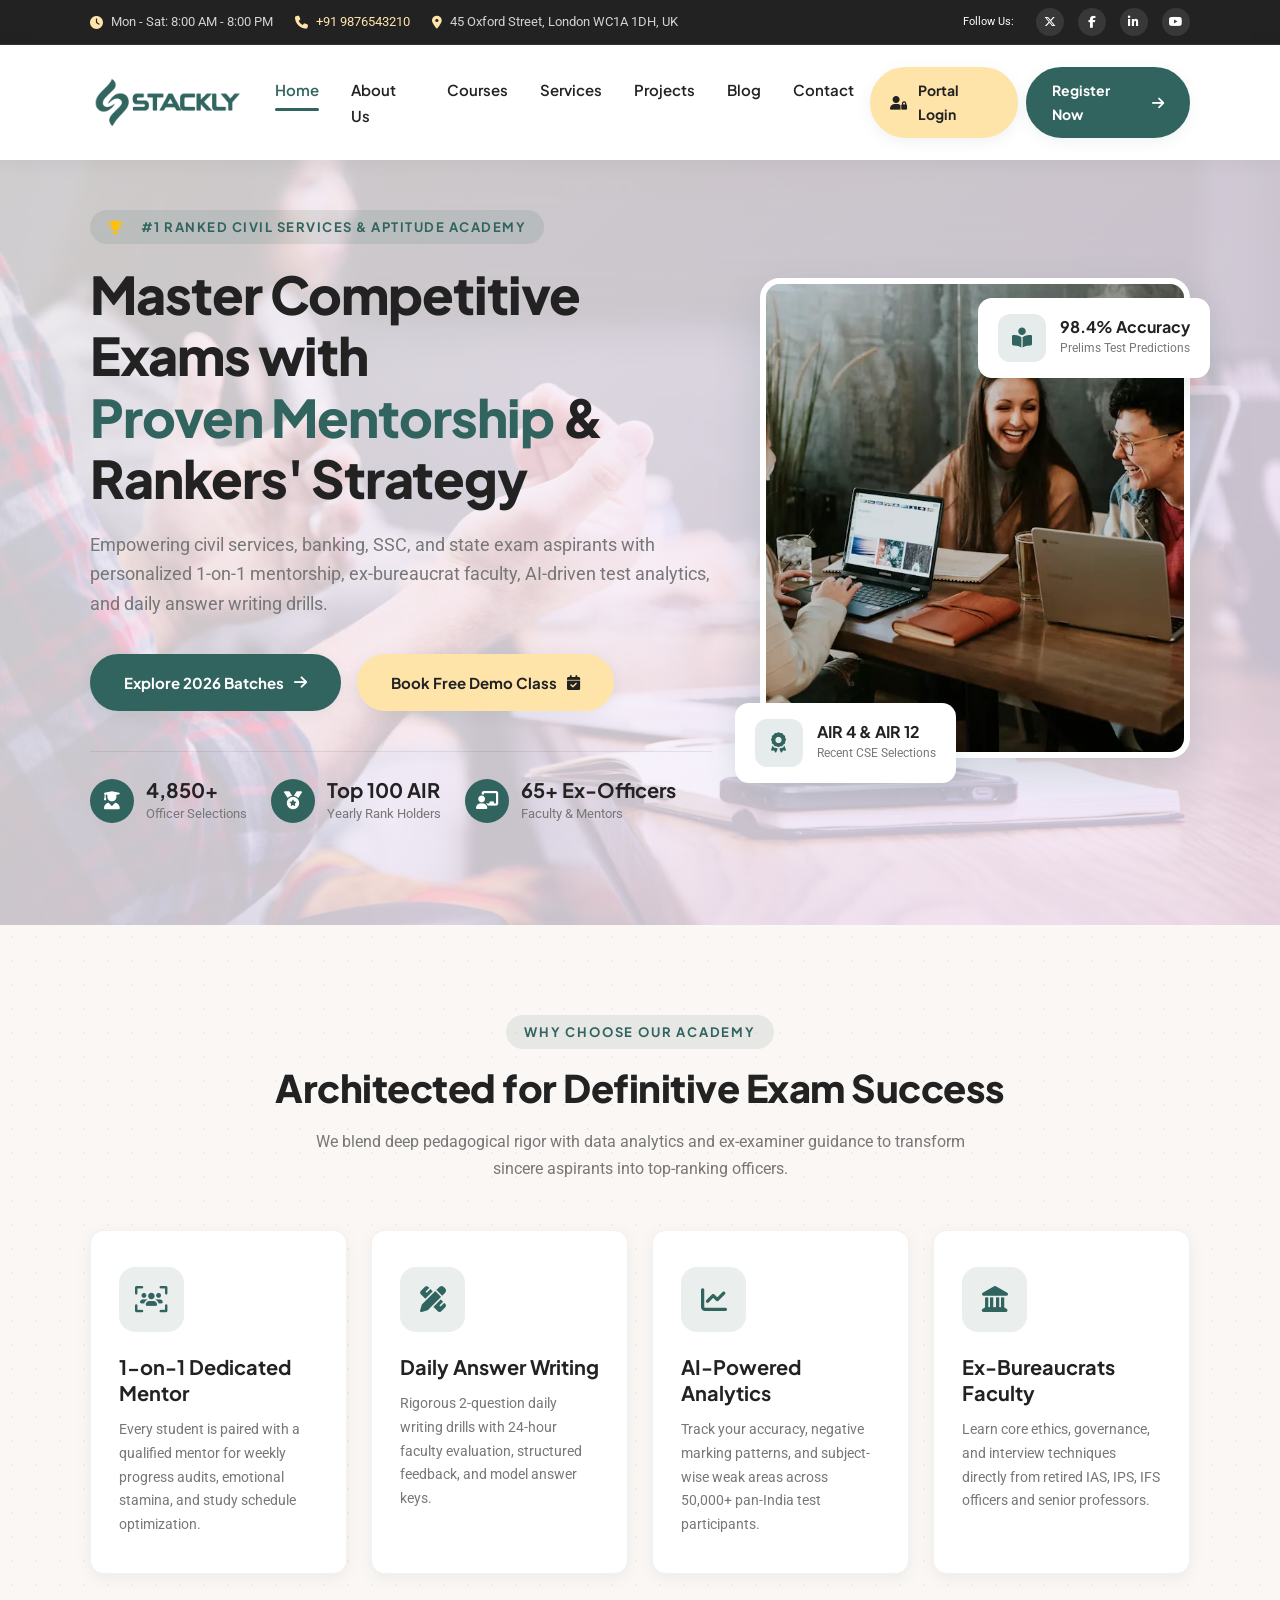
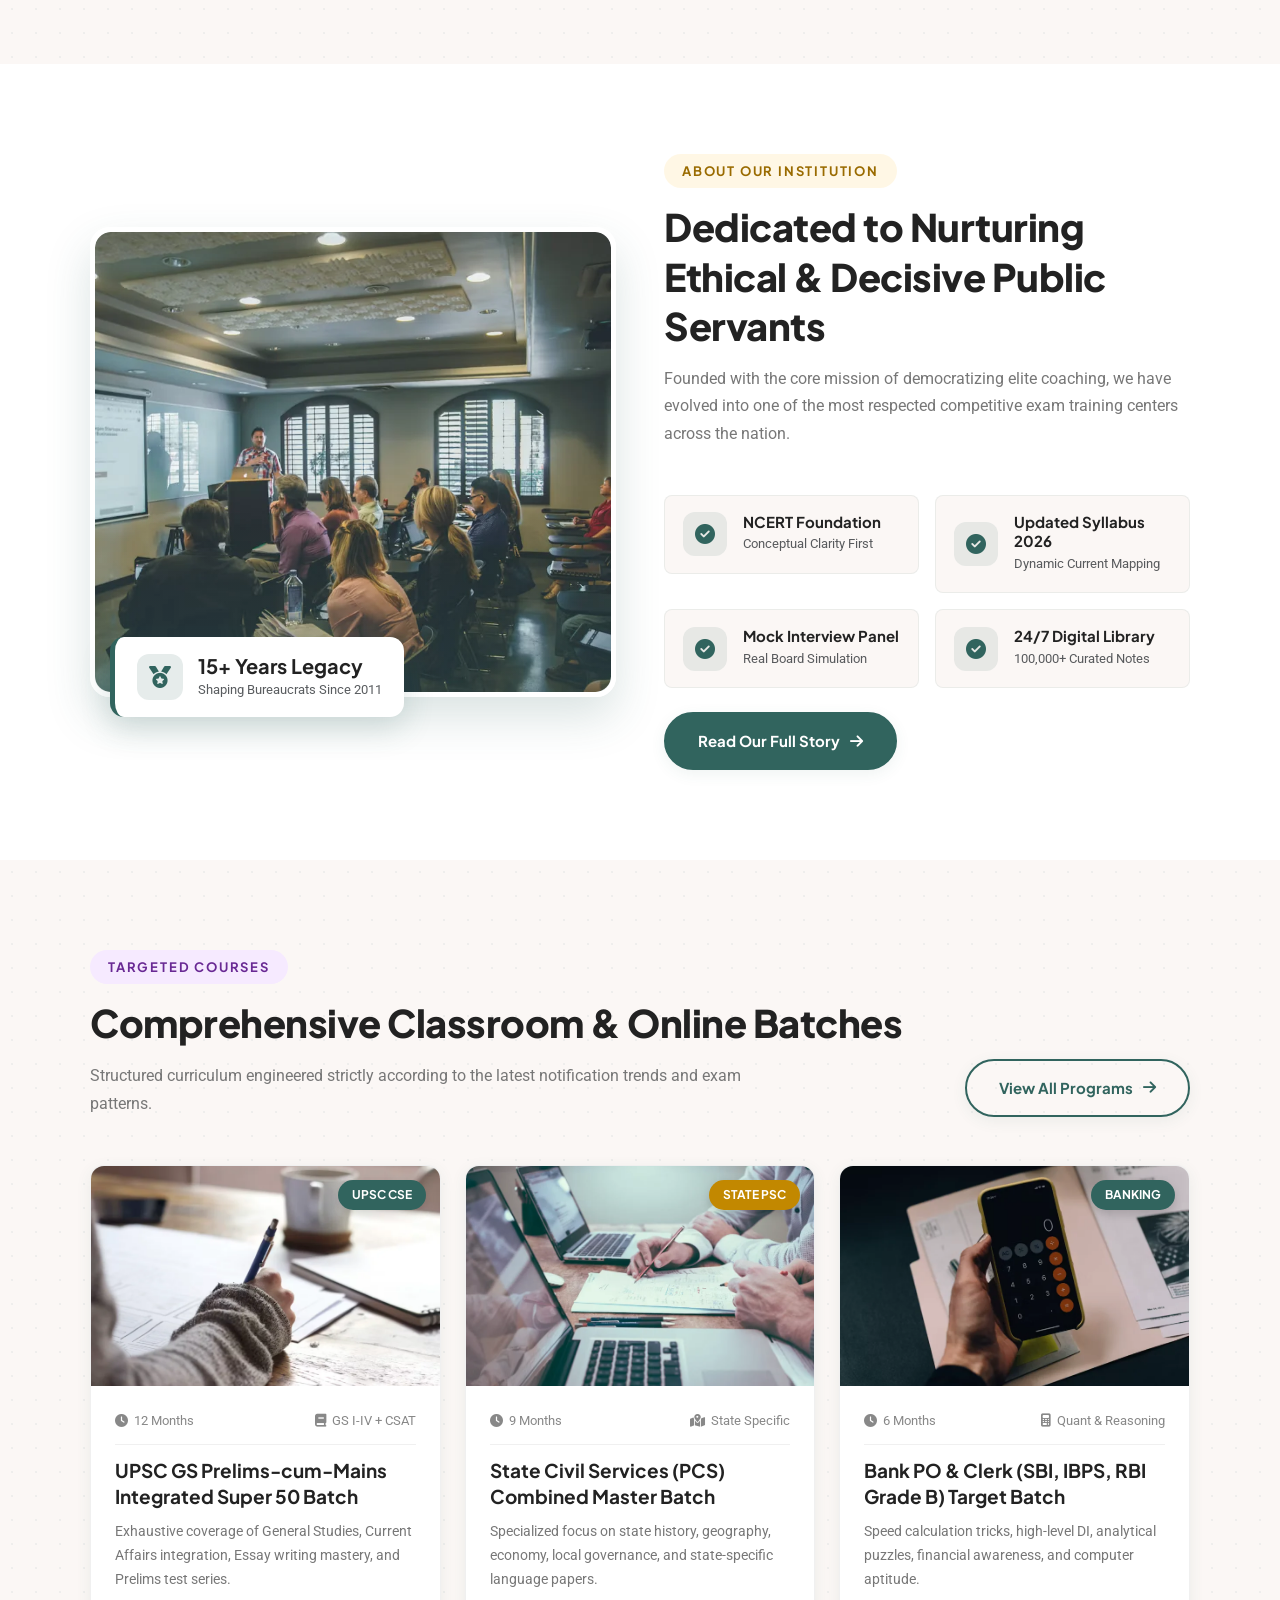
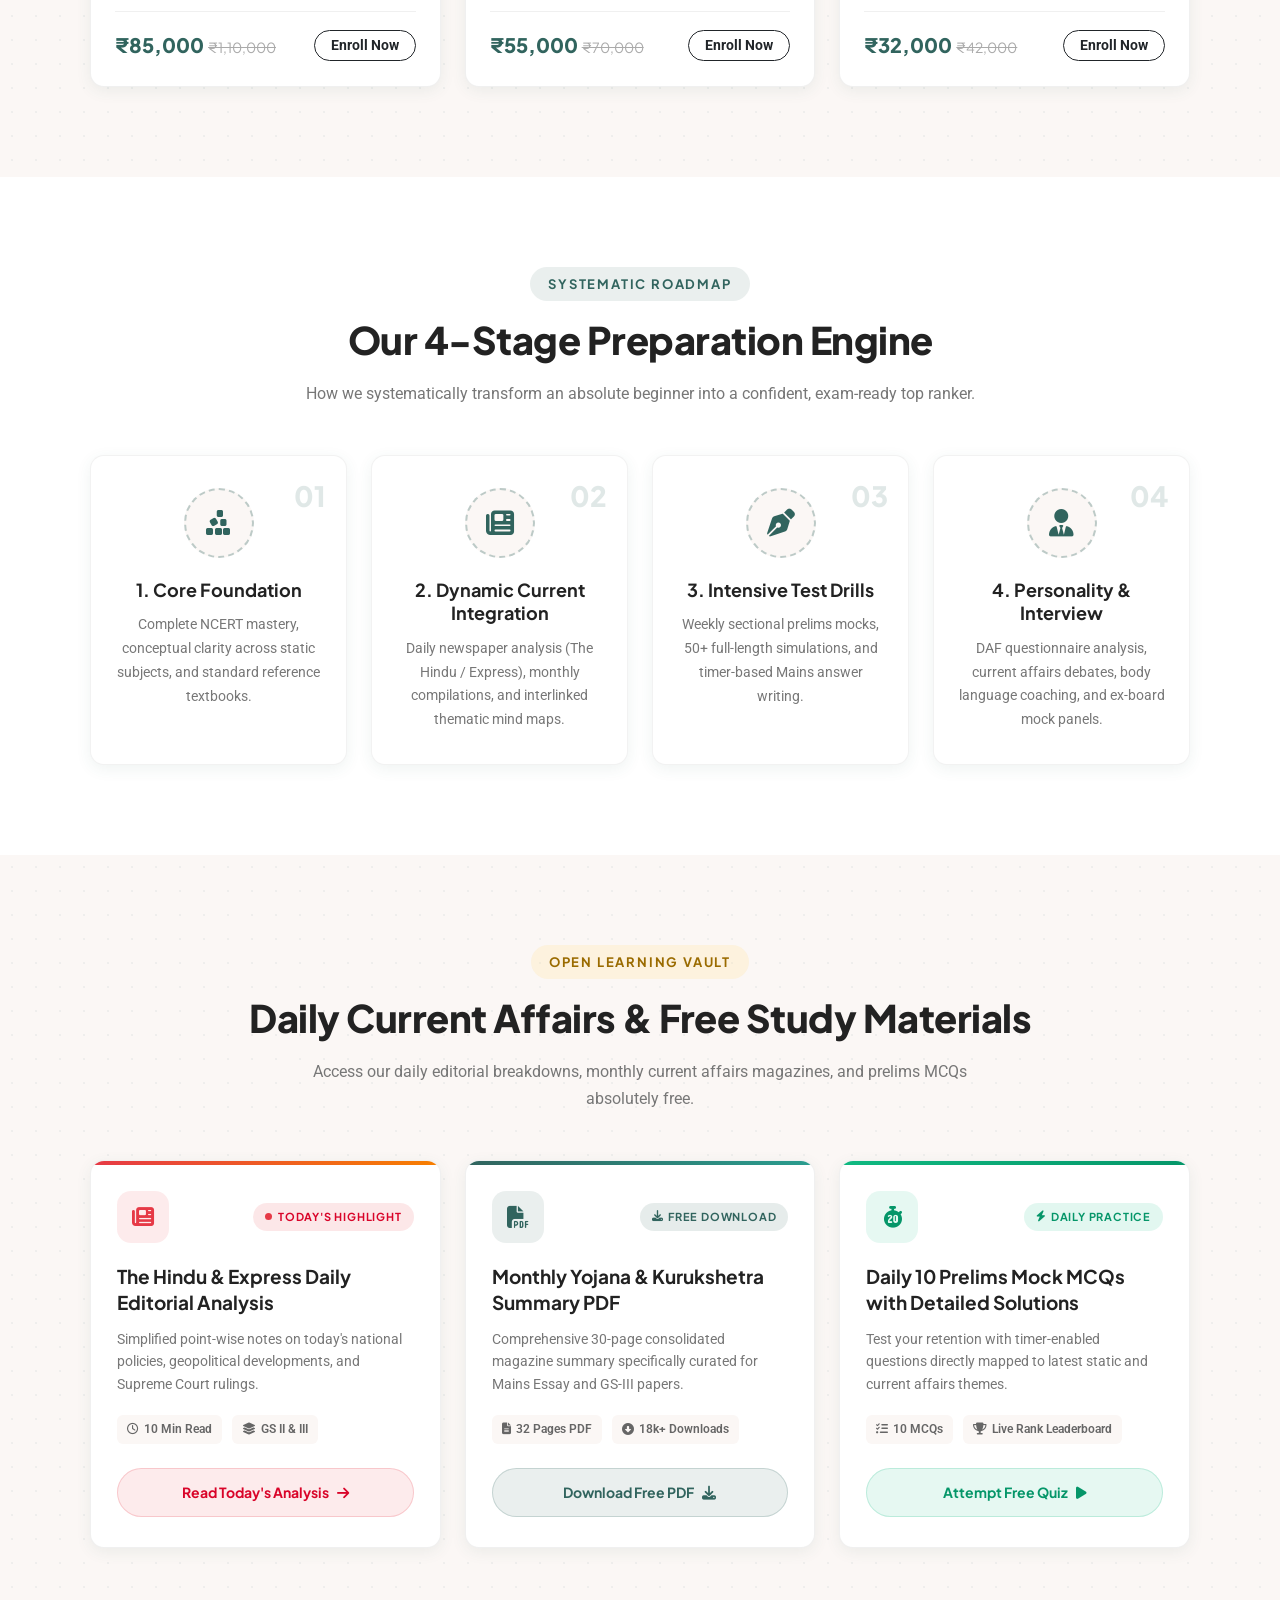
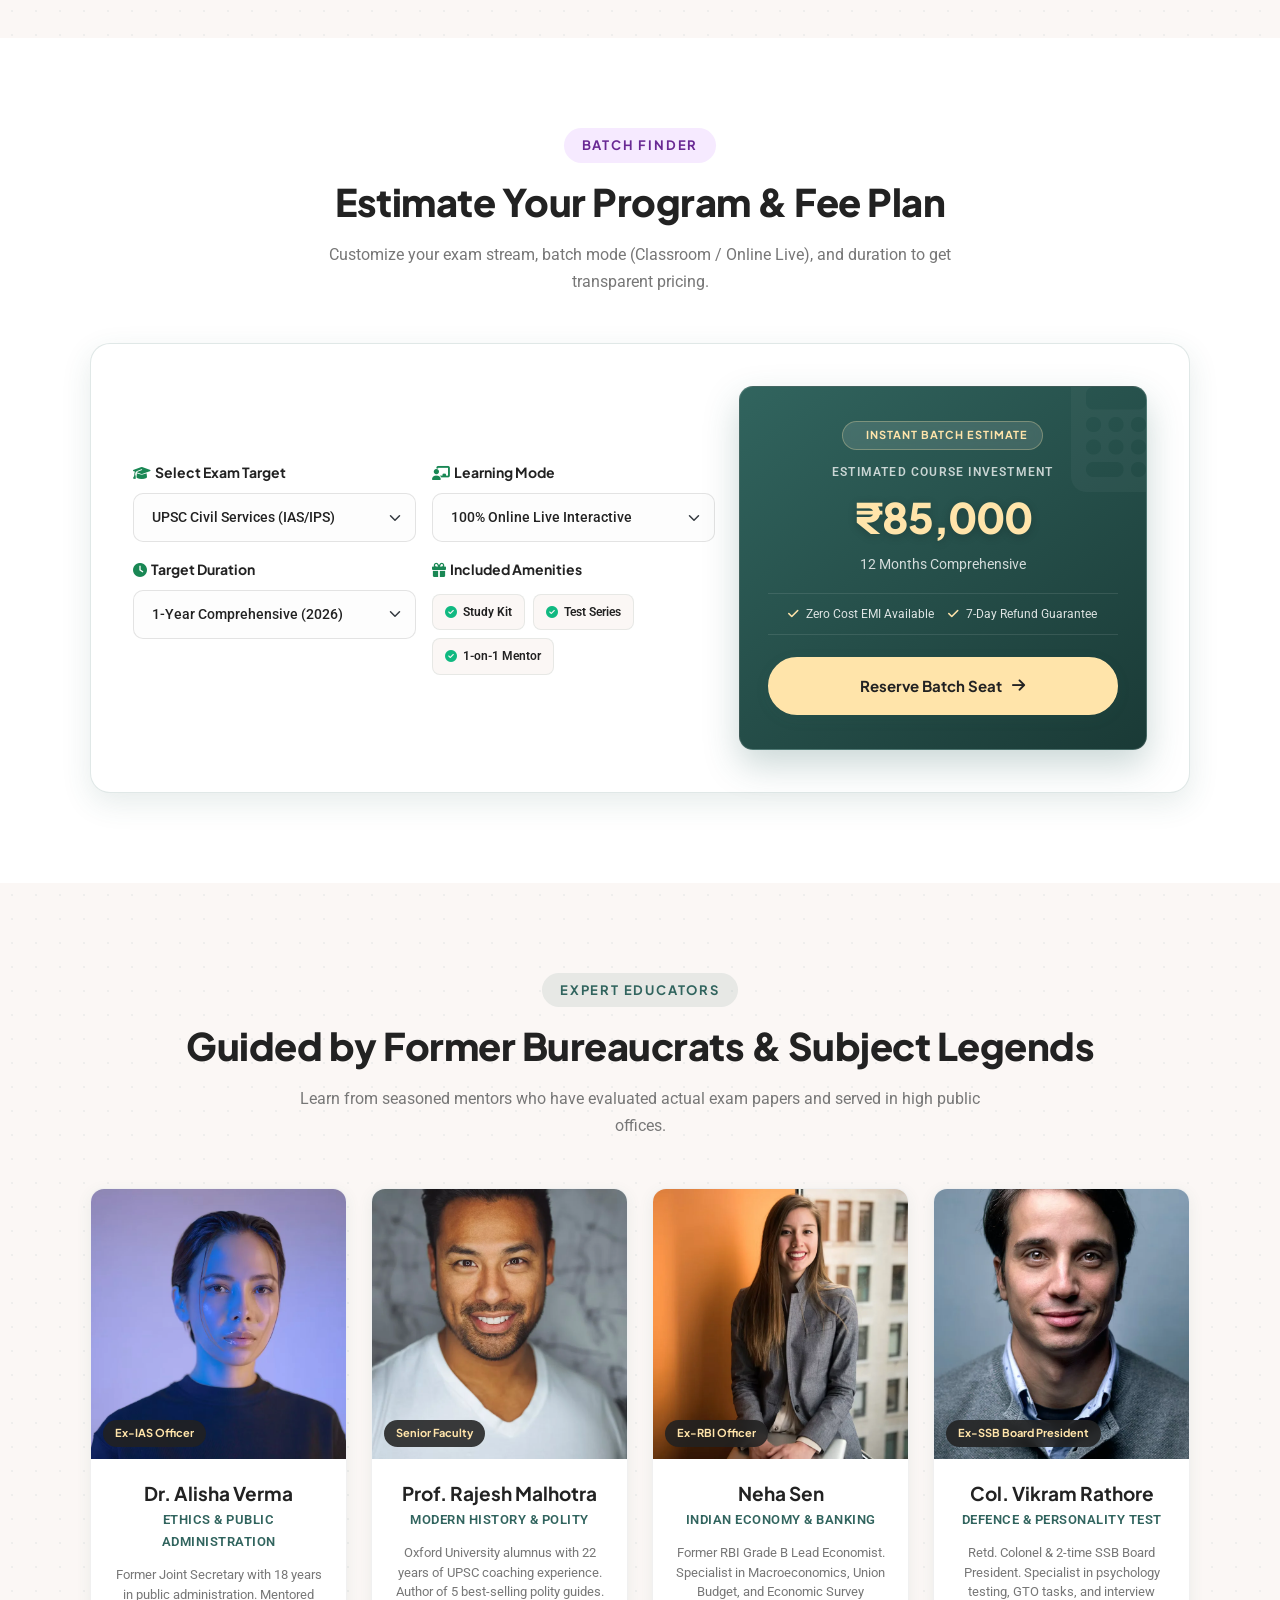
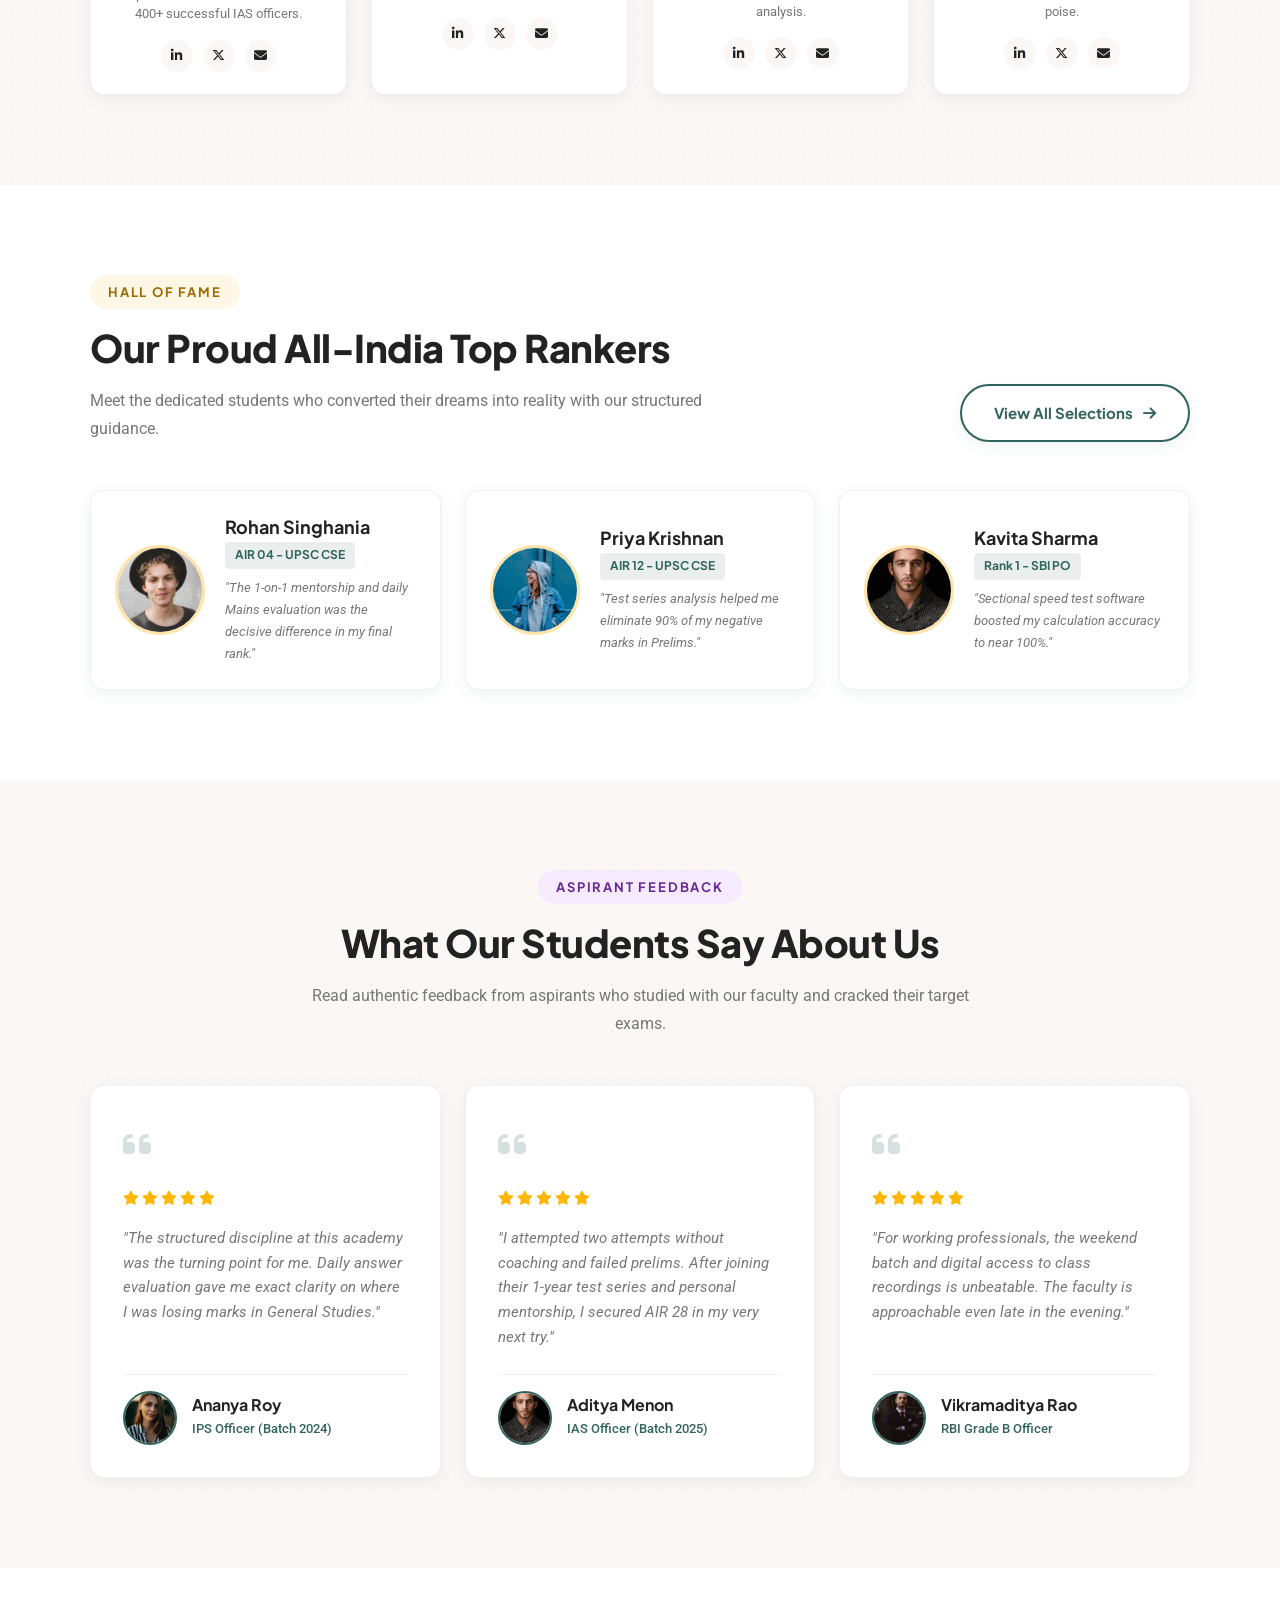
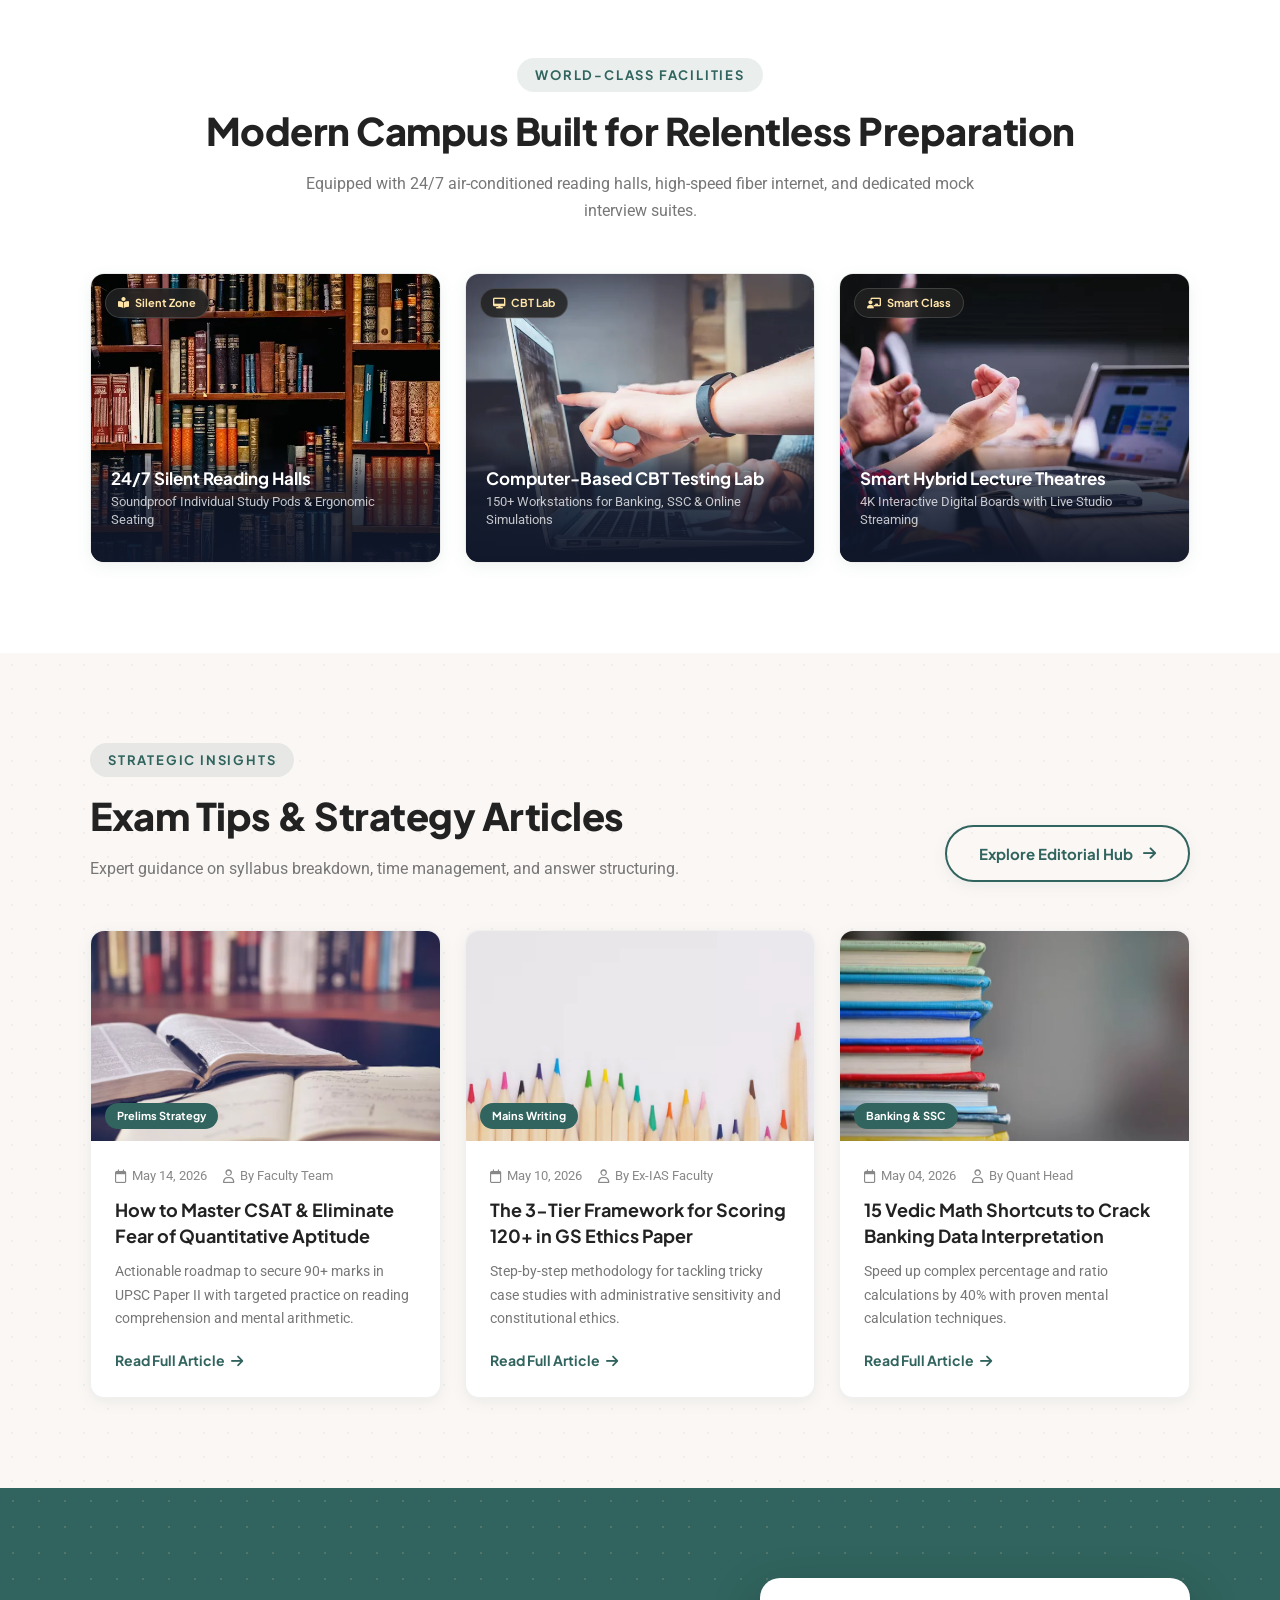
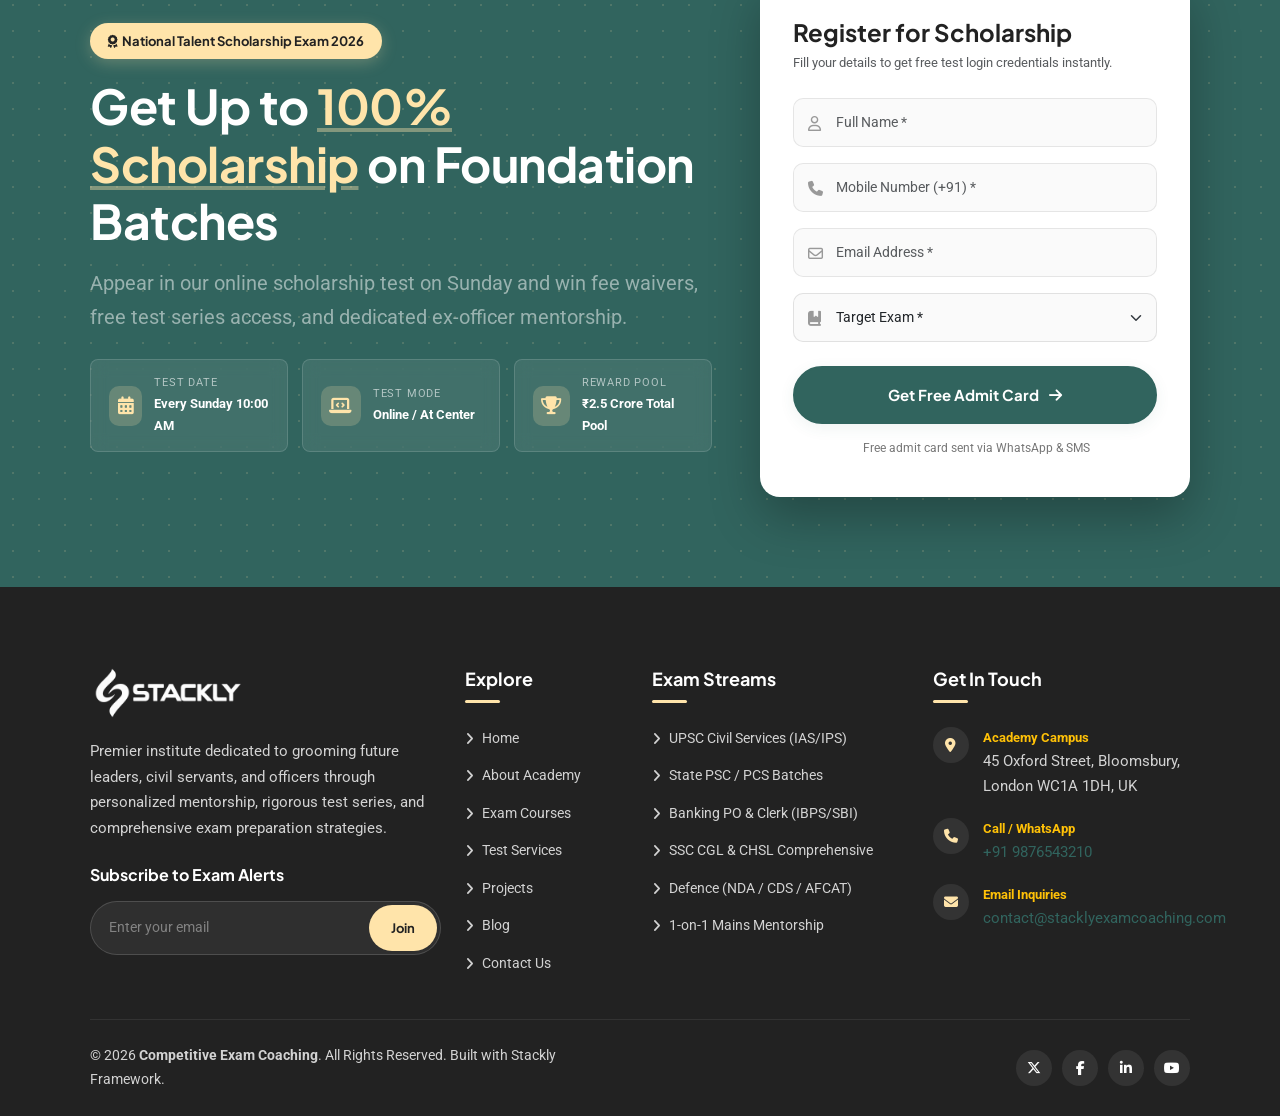
==== commit 859db222: "refactor: form corrections" ====
--- a/index.html
+++ b/index.html
@@ -1375,29 +1375,45 @@
                   instantly.
                 </p>
               </div>
-              <form class="ajax-contact-form mt-4">
+              <form
+                class="ajax-contact-form scholarship-form mt-4"
+                id="scholarshipForm"
+              >
                 <div class="mb-3 form-floating-field">
                   <i class="fa-regular fa-user form-field-icon"></i>
                   <input
                     type="text"
-                    class="form-control scholarship-input"
+                    id="scholarshipName"
+                    name="scholarshipName"
+                    class="form-control scholarship-input letters-only-input"
                     placeholder="Full Name *"
                     required
+                    data-restrict="letters-only"
+                    maxlength="16"
+                    autocomplete="name"
                   />
                 </div>
                 <div class="mb-3 form-floating-field">
                   <i class="fa-solid fa-phone form-field-icon"></i>
                   <input
                     type="tel"
-                    class="form-control scholarship-input"
+                    id="scholarshipPhone"
+                    name="scholarshipPhone"
+                    class="form-control scholarship-input numbers-only-input"
                     placeholder="Mobile Number (+91) *"
                     required
+                    data-restrict="numbers-only"
+                    inputmode="numeric"
+                    minlength="10"
+                    maxlength="10"
                   />
                 </div>
                 <div class="mb-3 form-floating-field">
                   <i class="fa-regular fa-envelope form-field-icon"></i>
                   <input
                     type="email"
+                    id="scholarshipEmail"
+                    name="scholarshipEmail"
                     class="form-control scholarship-input"
                     placeholder="Email Address *"
                     required
--- a/assets/css/styles.css
+++ b/assets/css/styles.css
@@ -62,6 +62,10 @@
   color: var(--heading-color);
   font-weight: 700;
   line-height: 1.3;
+}
+
+input[type="password"]::-ms-reveal {
+  display: none;
 }
 
 a {
@@ -557,12 +561,47 @@
 .page-banner-section {
   position: relative;
   background:
-    linear-gradient(135deg, rgba(34, 34, 34, 0.92), rgba(49, 100, 94, 0.88)),
-    url("https://images.unsplash.com/photo-1523240795612-9a054b0db644?q=80&w=1600&auto=format&fit=crop")
-      center/cover no-repeat;
+    linear-gradient(135deg, rgba(20, 30, 35, 0.9), rgba(49, 100, 94, 0.85)),
+    url("../images/about-banner-image.webp") center/cover no-repeat;
   padding: 110px 0 90px;
   color: var(--white-color);
   overflow: hidden;
+}
+
+.page-banner-section.about-banner {
+  background:
+    linear-gradient(135deg, rgba(20, 30, 35, 0.9), rgba(49, 100, 94, 0.85)),
+    url("../images/about-banner-image.webp") center/cover no-repeat;
+}
+
+.page-banner-section.courses-banner {
+  background:
+    linear-gradient(135deg, rgba(20, 30, 35, 0.9), rgba(49, 100, 94, 0.85)),
+    url("../images/courses-banner-image.webp") center/cover no-repeat;
+}
+
+.page-banner-section.services-banner {
+  background:
+    linear-gradient(135deg, rgba(20, 30, 35, 0.9), rgba(49, 100, 94, 0.85)),
+    url("../images/services-banner-image.webp") center/cover no-repeat;
+}
+
+.page-banner-section.projects-banner {
+  background:
+    linear-gradient(135deg, rgba(20, 30, 35, 0.9), rgba(49, 100, 94, 0.85)),
+    url("../images/project-banner-image.webp") center/cover no-repeat;
+}
+
+.page-banner-section.blog-banner {
+  background:
+    linear-gradient(135deg, rgba(20, 30, 35, 0.9), rgba(49, 100, 94, 0.85)),
+    url("../images/blog-banner-image.webp") center/cover no-repeat;
+}
+
+.page-banner-section.contact-banner {
+  background:
+    linear-gradient(135deg, rgba(20, 30, 35, 0.9), rgba(49, 100, 94, 0.85)),
+    url("../images/contact-banner-image.webp") center/cover no-repeat;
 }
 
 .page-banner-section::after {
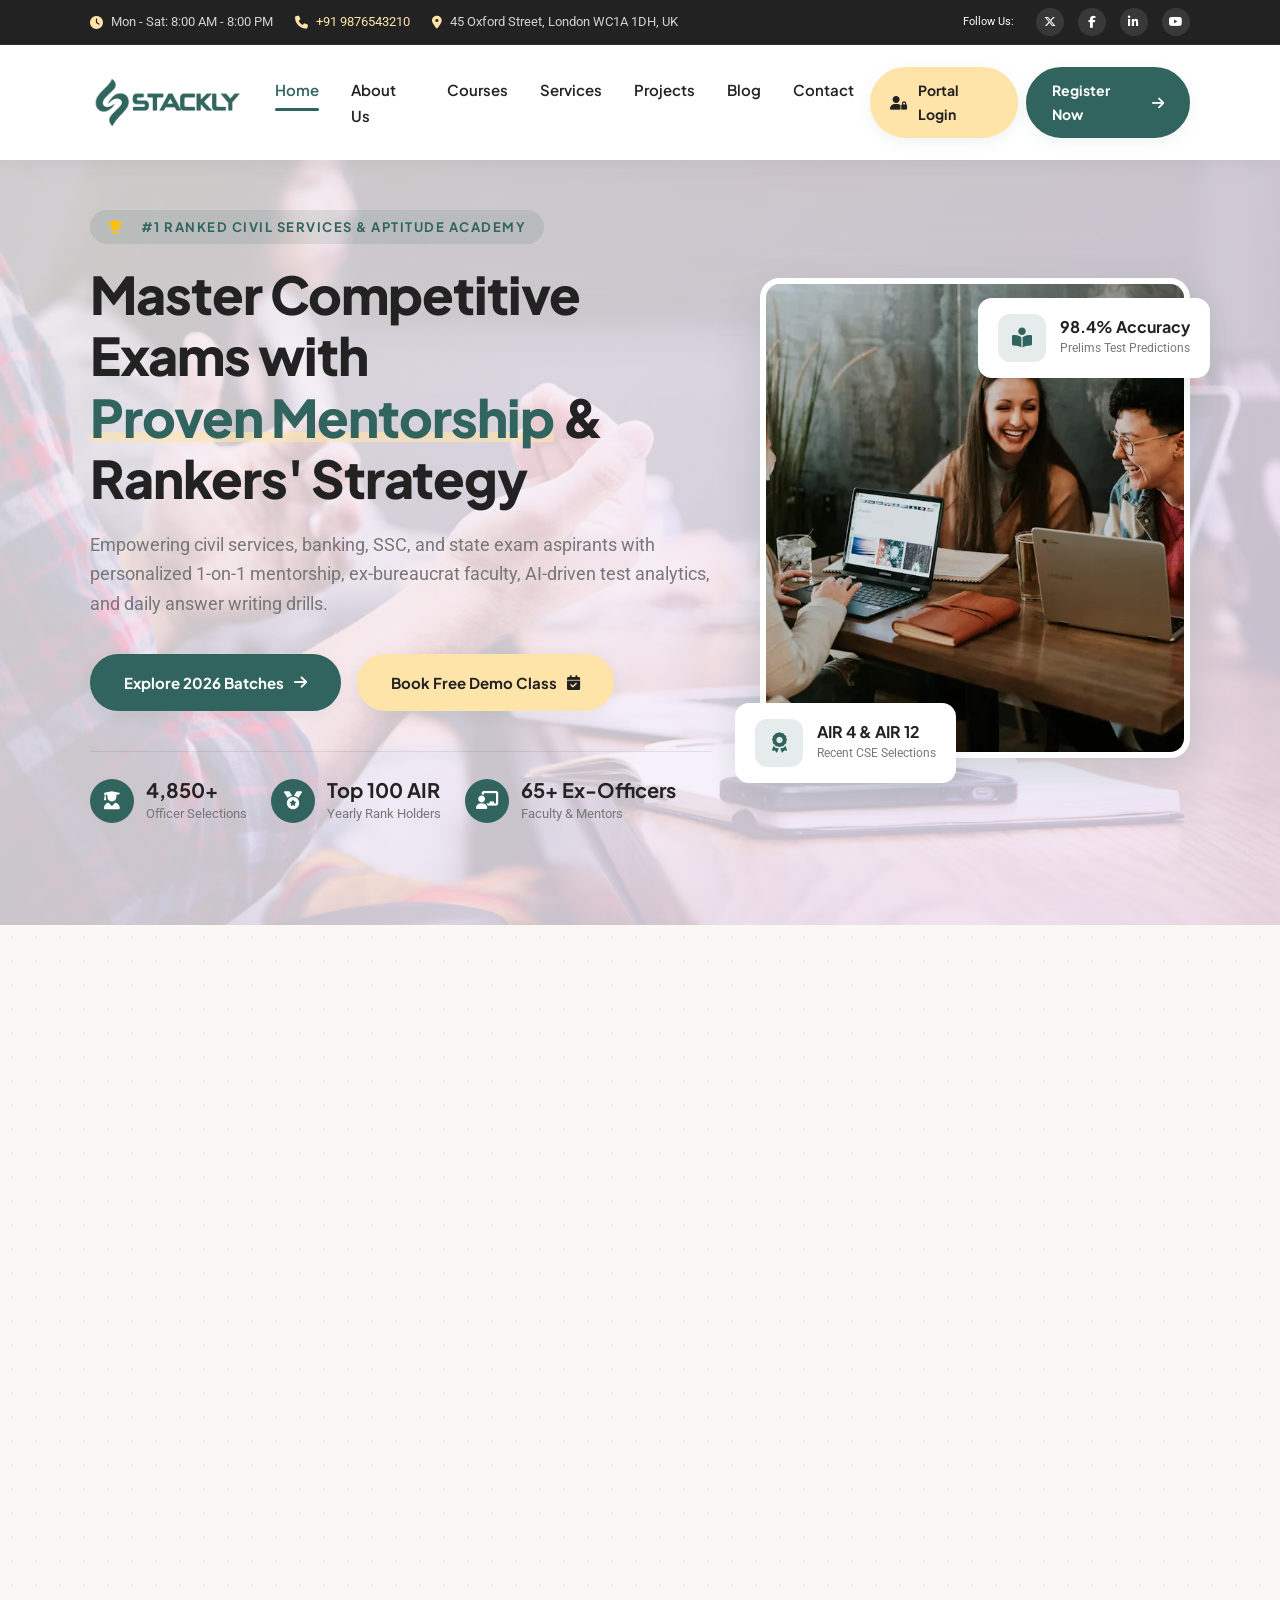
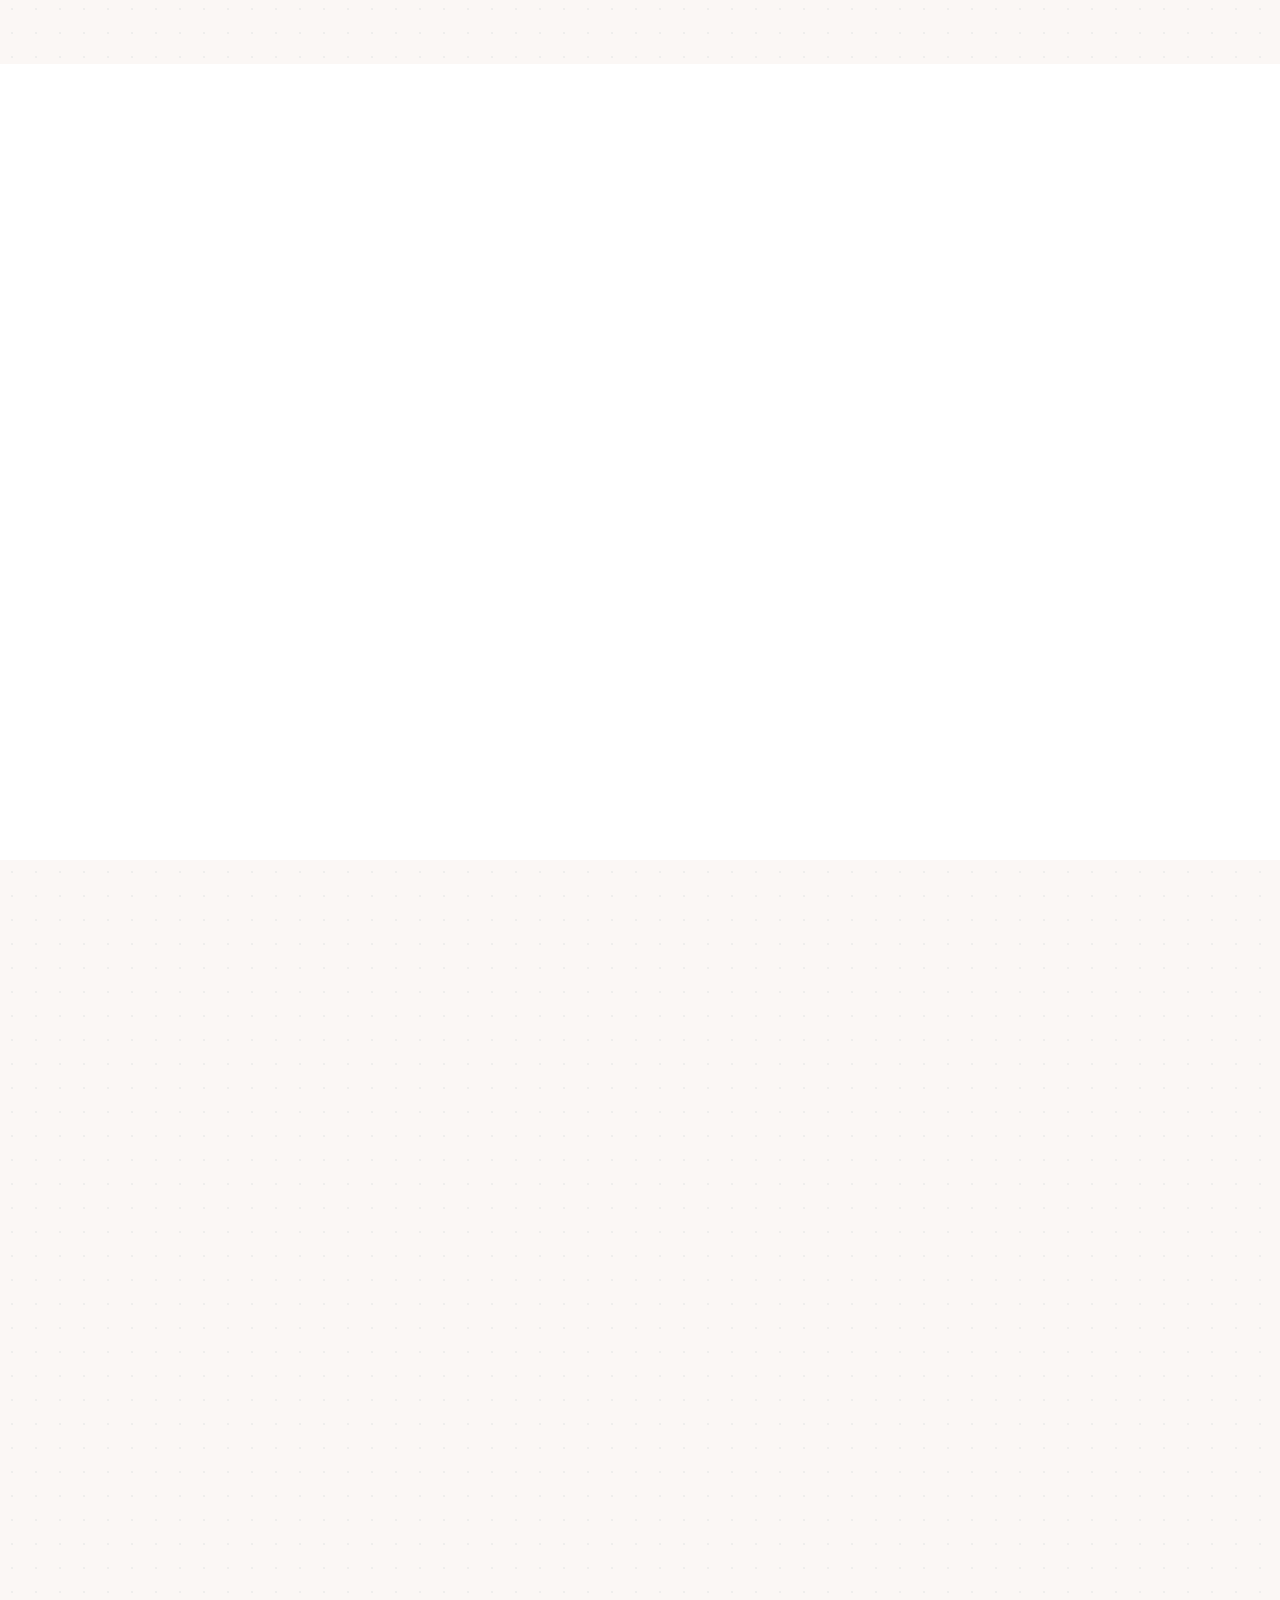
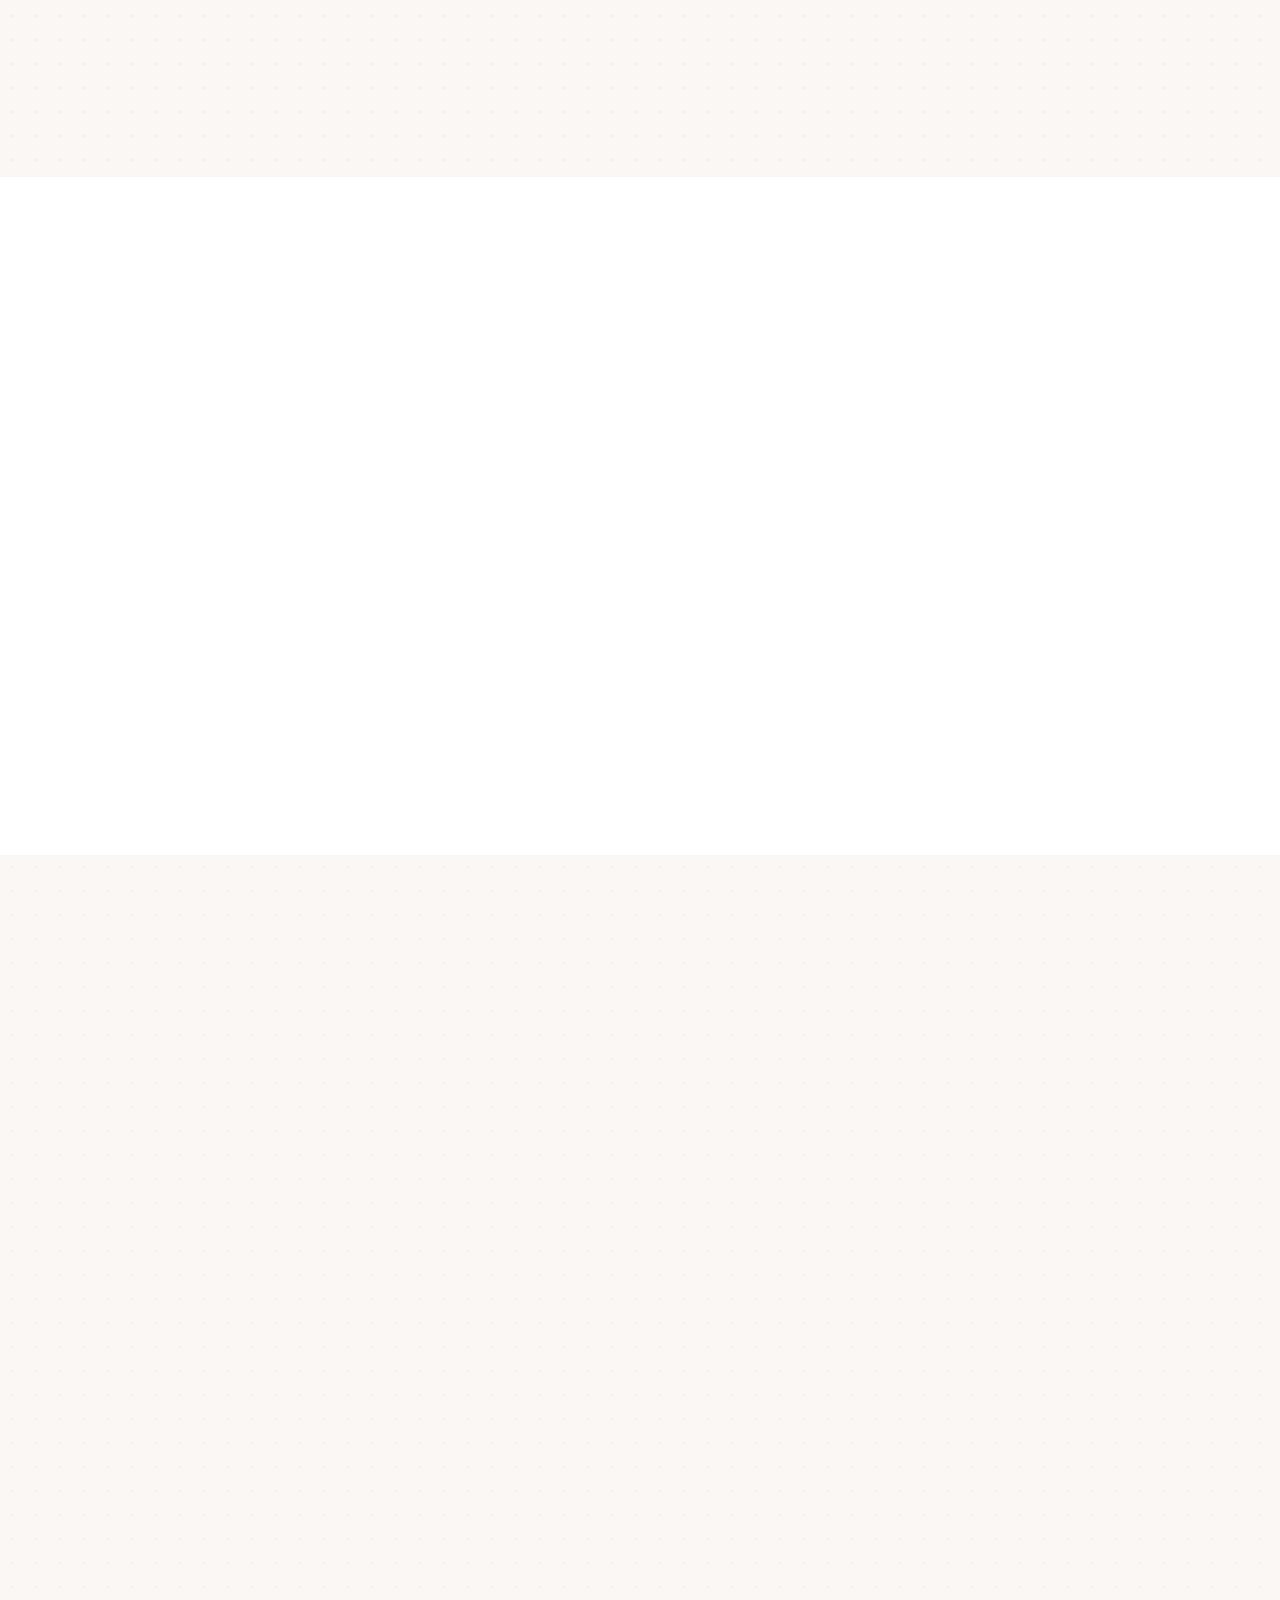
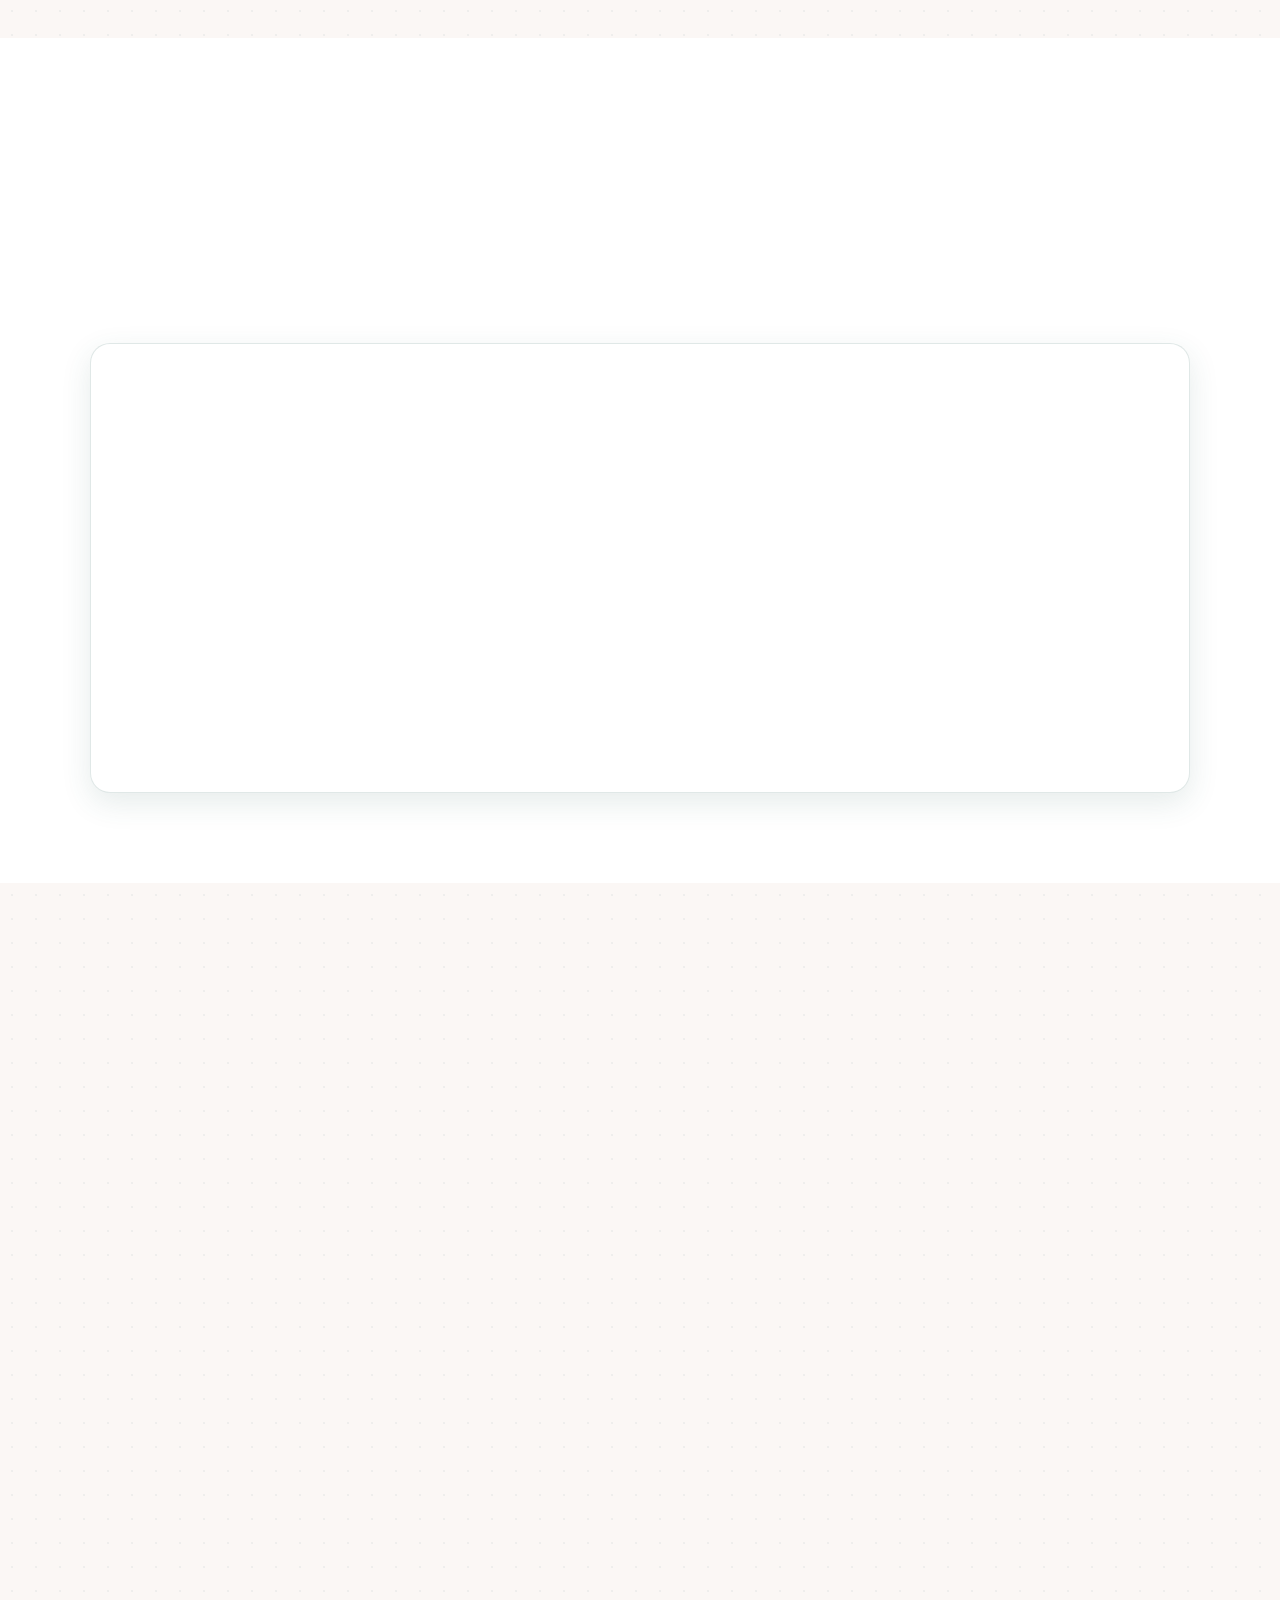
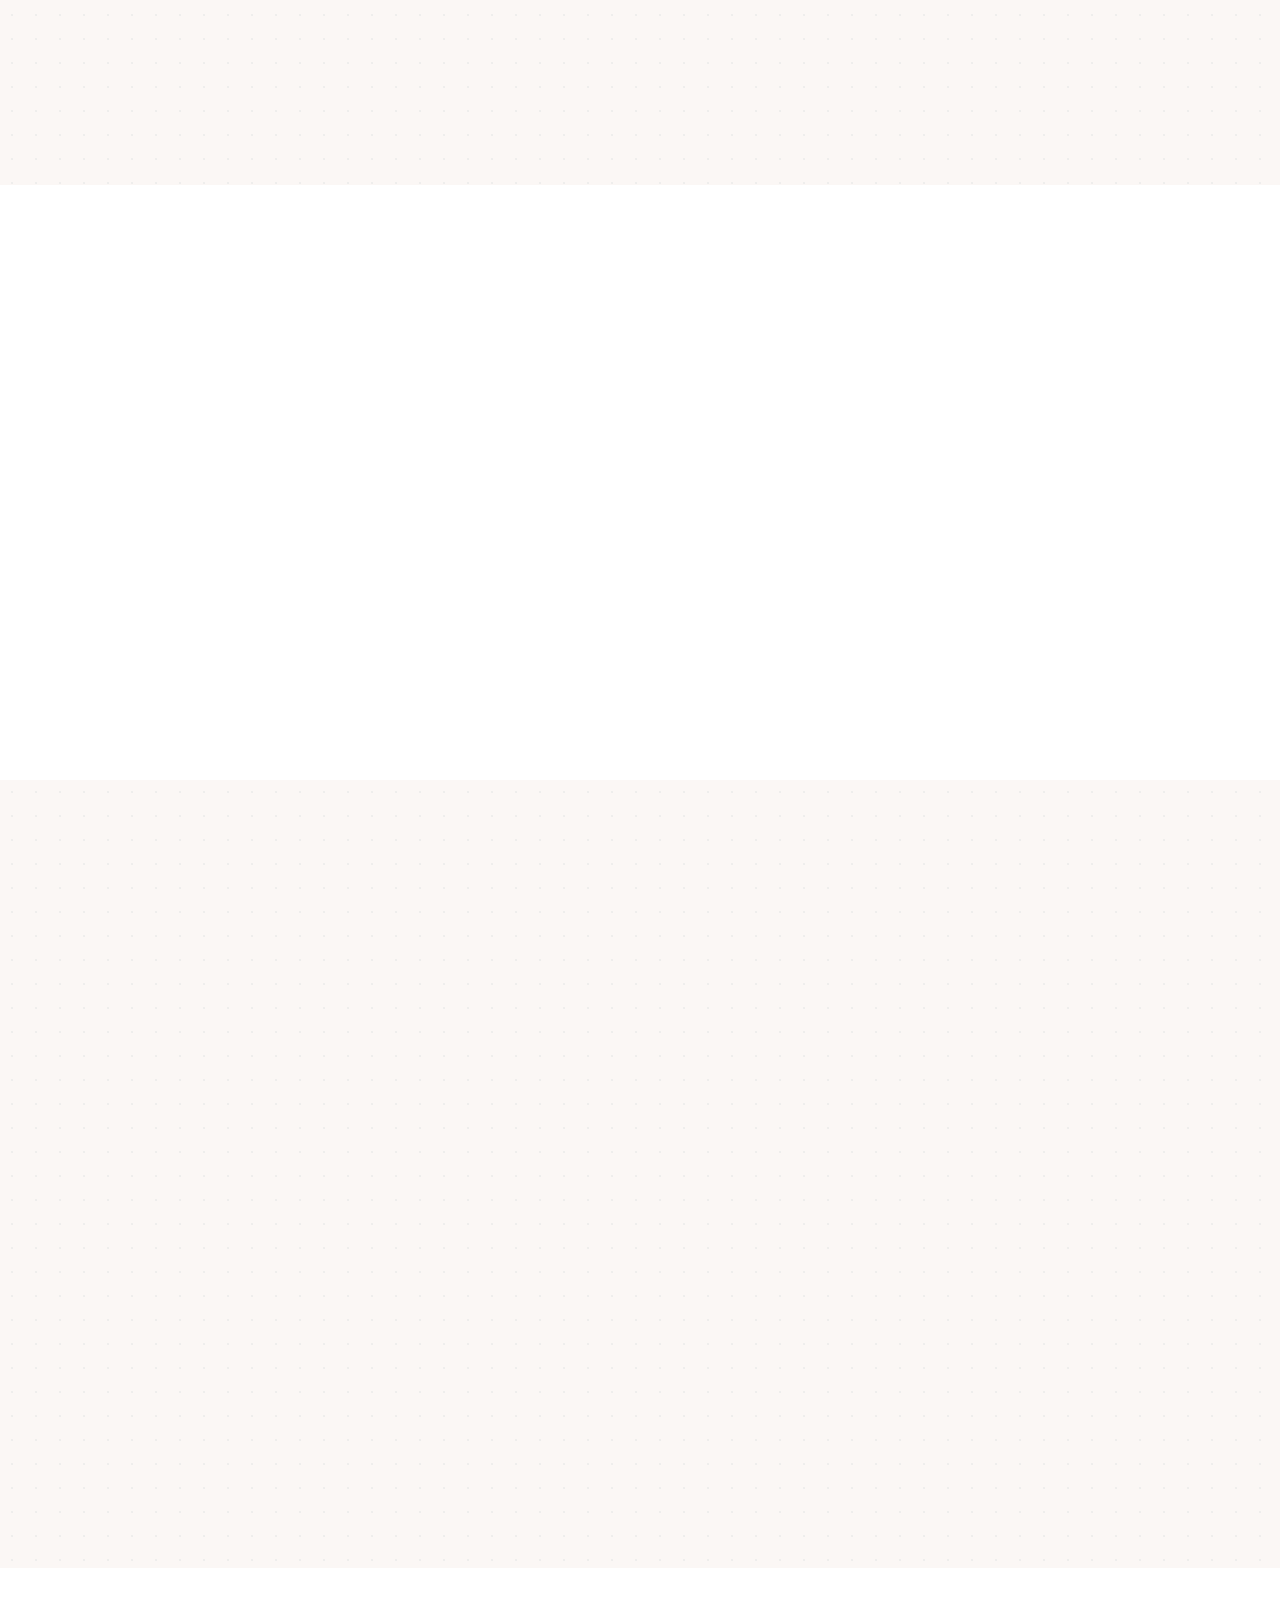
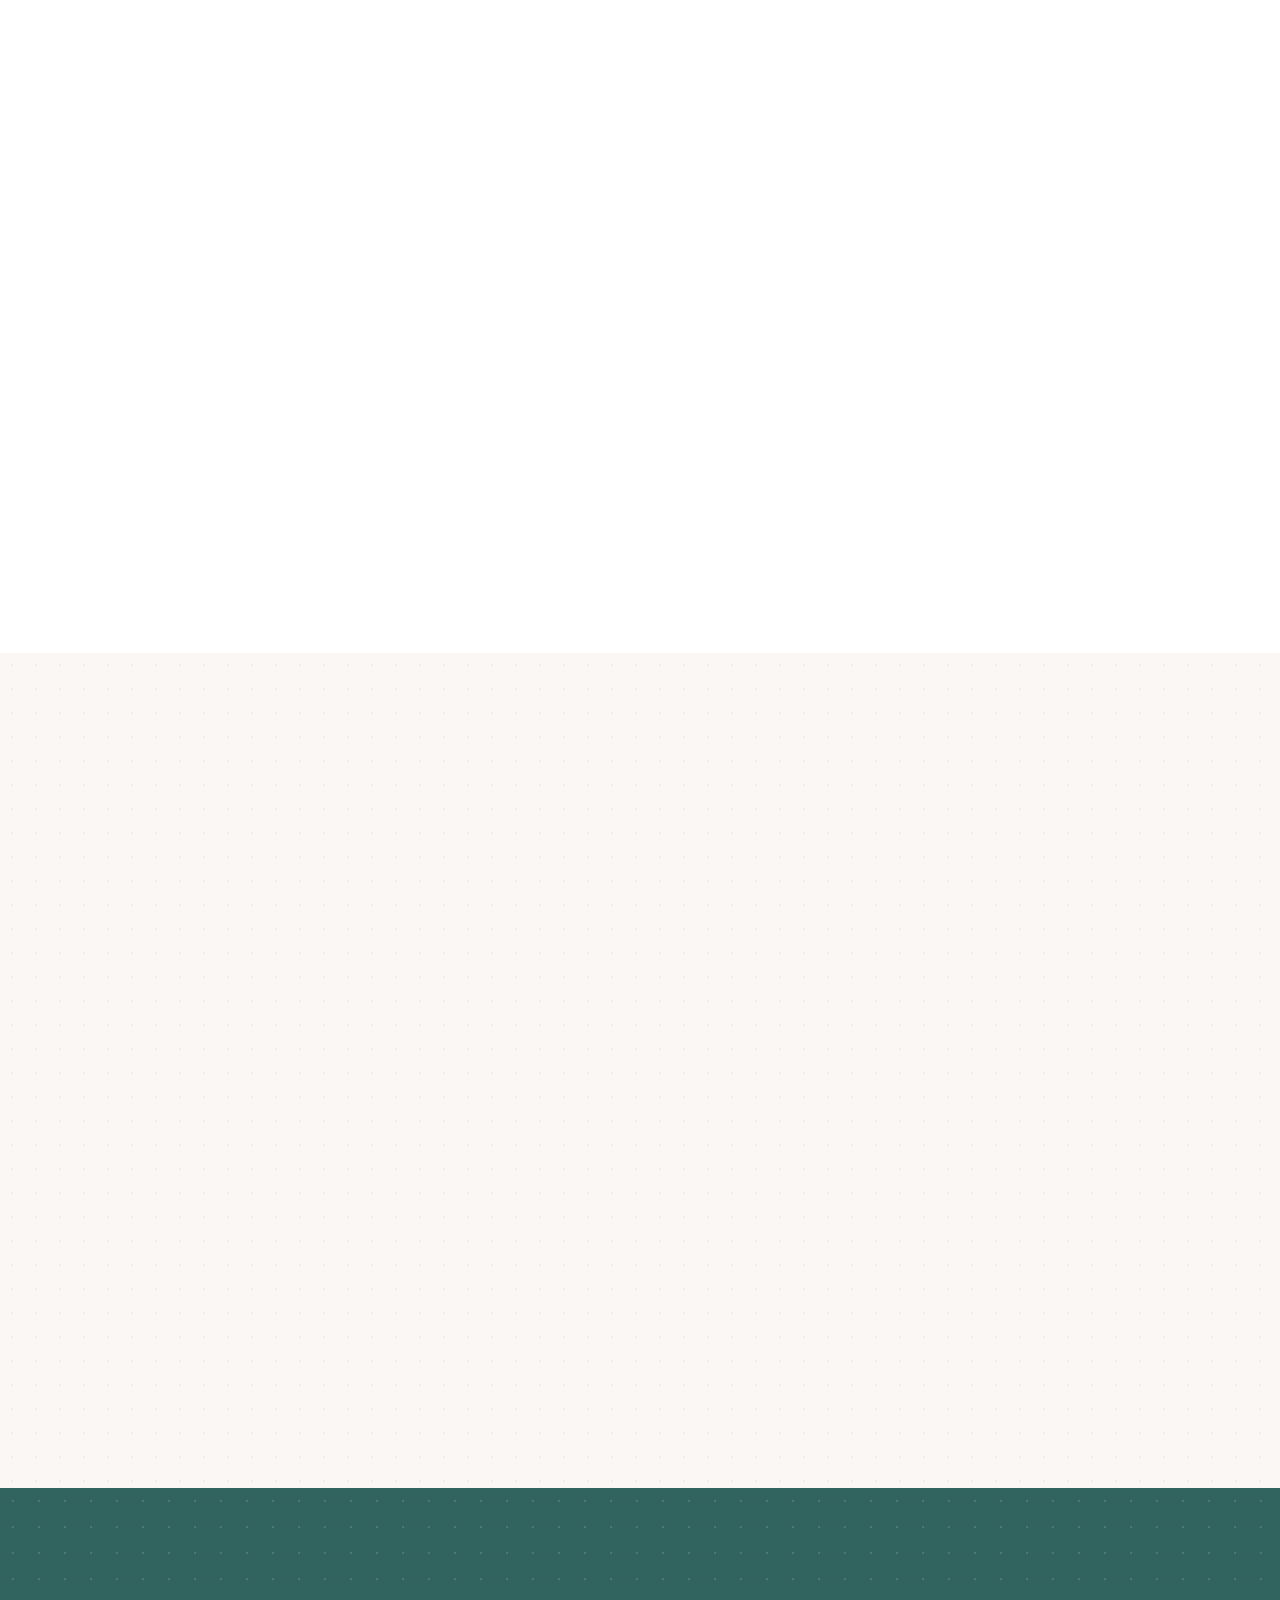
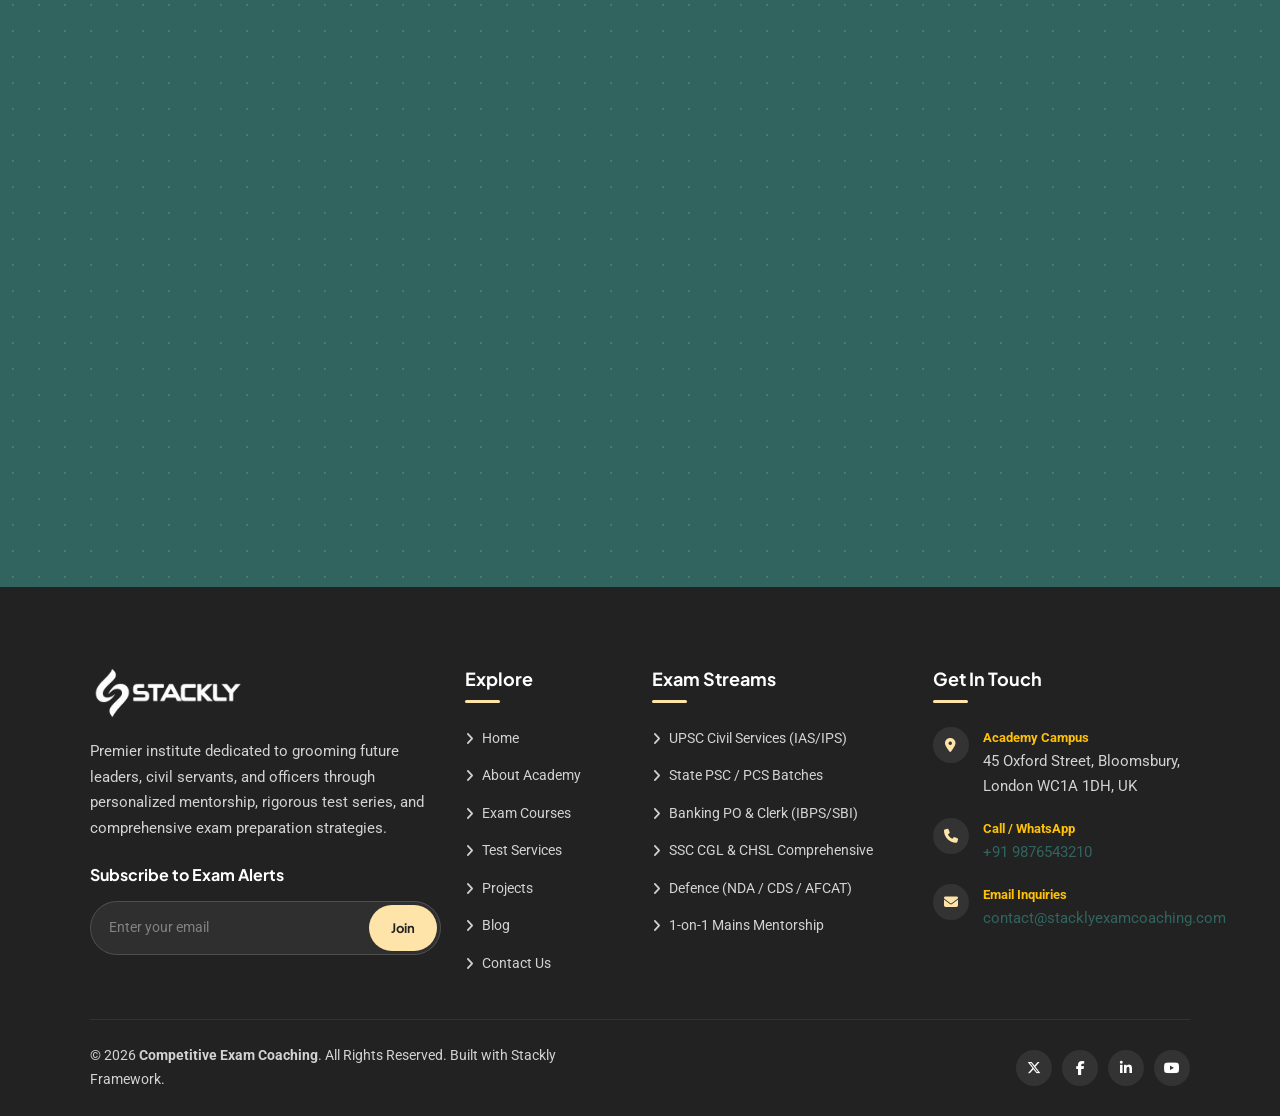
==== commit 6ab7a7aa: "refactor: animations added" ====
--- a/index.html
+++ b/index.html
@@ -25,7 +25,69 @@
     <!-- Main Custom CSS -->
     <link rel="stylesheet" href="assets/css/styles.css" />
   </head>
-  <body>
+  <body class="preloader-active">
+    <!-- PRELOADER (Competitive Exam Academy Theme) -->
+    <div id="themePreloader" class="theme-preloader">
+      <div class="preloader-backdrop-glow"></div>
+      <div class="preloader-content">
+        <!-- Emblem / Badge Visual -->
+        <div class="preloader-emblem-wrap">
+          <div class="preloader-orbital-ring ring-outer"></div>
+          <div class="preloader-orbital-ring ring-dashed"></div>
+          <div class="preloader-orbital-ring ring-inner"></div>
+          <div class="preloader-icon-core">
+            <img
+              src="assets/images/logoStackly.webp"
+              alt="Stackly Competitive Exam Academy Logo"
+              class="preloader-logo-img"
+            />
+          </div>
+          <div
+            class="preloader-floating-badge badge-top"
+            title="Academic Excellence"
+          >
+            <i class="fa-solid fa-graduation-cap"></i>
+          </div>
+          <div class="preloader-floating-badge badge-right" title="Target Rank">
+            <i class="fa-solid fa-bullseye"></i>
+          </div>
+          <div
+            class="preloader-floating-badge badge-left"
+            title="Top Mentorship"
+          >
+            <i class="fa-solid fa-award"></i>
+          </div>
+        </div>
+
+        <!-- Academy Brand & Text -->
+        <div class="preloader-brand-text">
+          <h2 class="preloader-title">
+            COMPETITIVE EXAM <span class="accent-text">COACHING</span>
+          </h2>
+          <p class="preloader-tagline">
+            <i class="fa-solid fa-star"></i>
+            <span>Pinnacle of Mentorship &amp; Rankers' Strategy</span>
+            <i class="fa-solid fa-star"></i>
+          </p>
+        </div>
+
+        <!-- Progress Bar & Status Milestones -->
+        <div class="preloader-progress-box">
+          <div class="preloader-progress-track">
+            <div class="preloader-progress-bar" id="preloaderProgressBar"></div>
+            <div class="preloader-progress-glow"></div>
+          </div>
+          <div class="preloader-status-row">
+            <span class="preloader-status-text" id="preloaderStatusText">
+              <i class="fa-solid fa-circle-notch fa-spin me-2"></i>Initializing
+              Rankers' Portal...
+            </span>
+            <span class="preloader-percent" id="preloaderPercent">0%</span>
+          </div>
+        </div>
+      </div>
+    </div>
+
     <!-- HEADER & NAVIGATION (Dynamic Common Component) -->
     <div id="header-placeholder"></div>
 
@@ -33,7 +95,7 @@
     <section class="hero-section">
       <div class="container">
         <div class="row align-items-center g-5">
-          <div class="col-lg-7">
+          <div class="col-lg-7" data-reveal="fade-up">
             <span class="hero-tag"
               ><i class="fa-solid fa-trophy text-warning me-2"></i> #1 Ranked
               Civil Services & Aptitude Academy</span
@@ -61,7 +123,11 @@
             </div>
 
             <div class="hero-stats-banner">
-              <div class="hero-stat-item">
+              <div
+                class="hero-stat-item"
+                data-reveal="fade-up"
+                data-reveal-delay="100"
+              >
                 <div class="hero-stat-icon">
                   <i class="fa-solid fa-user-graduate"></i>
                 </div>
@@ -70,7 +136,11 @@
                   <p>Officer Selections</p>
                 </div>
               </div>
-              <div class="hero-stat-item">
+              <div
+                class="hero-stat-item"
+                data-reveal="fade-up"
+                data-reveal-delay="200"
+              >
                 <div class="hero-stat-icon">
                   <i class="fa-solid fa-medal"></i>
                 </div>
@@ -79,7 +149,11 @@
                   <p>Yearly Rank Holders</p>
                 </div>
               </div>
-              <div class="hero-stat-item">
+              <div
+                class="hero-stat-item"
+                data-reveal="fade-up"
+                data-reveal-delay="300"
+              >
                 <div class="hero-stat-icon">
                   <i class="fa-solid fa-chalkboard-user"></i>
                 </div>
@@ -91,7 +165,7 @@
             </div>
           </div>
 
-          <div class="col-lg-5">
+          <div class="col-lg-5" data-reveal="fade-left">
             <div class="hero-visual-wrapper">
               <img
                 src="./assets/images/home/home-hero-banner-image.webp"
@@ -100,7 +174,11 @@
               />
 
               <!-- Floating Card 1 -->
-              <div class="hero-floating-card card-one">
+              <div
+                class="hero-floating-card card-one"
+                data-reveal="zoom-in"
+                data-reveal-delay="200"
+              >
                 <div class="floating-icon">
                   <i class="fa-solid fa-award"></i>
                 </div>
@@ -111,7 +189,11 @@
               </div>
 
               <!-- Floating Card 2 -->
-              <div class="hero-floating-card card-two">
+              <div
+                class="hero-floating-card card-two"
+                data-reveal="zoom-in"
+                data-reveal-delay="400"
+              >
                 <div class="floating-icon">
                   <i class="fa-solid fa-book-open-reader"></i>
                 </div>
@@ -129,7 +211,7 @@
     <!-- SECTION 3: Key Value Pillars (4 Core Advantages) -->
     <section class="section-padding bg-pattern-light">
       <div class="container">
-        <div class="sec-title centered">
+        <div class="sec-title centered" data-reveal="fade-up">
           <span class="sub-title">Why Choose Our Academy</span>
           <h2>Architected for Definitive Exam Success</h2>
           <p>
@@ -139,7 +221,11 @@
         </div>
 
         <div class="row g-4">
-          <div class="col-lg-3 col-md-6">
+          <div
+            class="col-lg-3 col-md-6"
+            data-reveal="fade-up"
+            data-reveal-delay="100"
+          >
             <div class="feature-box">
               <div class="feature-icon-wrap">
                 <i class="fa-solid fa-users-viewfinder"></i>
@@ -152,7 +238,11 @@
               </p>
             </div>
           </div>
-          <div class="col-lg-3 col-md-6">
+          <div
+            class="col-lg-3 col-md-6"
+            data-reveal="fade-up"
+            data-reveal-delay="200"
+          >
             <div class="feature-box">
               <div class="feature-icon-wrap">
                 <i class="fa-solid fa-pen-ruler"></i>
@@ -164,7 +254,11 @@
               </p>
             </div>
           </div>
-          <div class="col-lg-3 col-md-6">
+          <div
+            class="col-lg-3 col-md-6"
+            data-reveal="fade-up"
+            data-reveal-delay="300"
+          >
             <div class="feature-box">
               <div class="feature-icon-wrap">
                 <i class="fa-solid fa-chart-line"></i>
@@ -176,7 +270,11 @@
               </p>
             </div>
           </div>
-          <div class="col-lg-3 col-md-6">
+          <div
+            class="col-lg-3 col-md-6"
+            data-reveal="fade-up"
+            data-reveal-delay="400"
+          >
             <div class="feature-box">
               <div class="feature-icon-wrap">
                 <i class="fa-solid fa-landmark"></i>
@@ -196,7 +294,7 @@
     <section class="section-padding">
       <div class="container">
         <div class="row align-items-center g-5">
-          <div class="col-lg-6">
+          <div class="col-lg-6" data-reveal="fade-right">
             <div class="about-image-card position-relative">
               <div class="about-img-frame">
                 <img
@@ -207,7 +305,11 @@
                 />
                 <div class="about-img-overlay"></div>
               </div>
-              <div class="about-experience-badge">
+              <div
+                class="about-experience-badge"
+                data-reveal="zoom-in"
+                data-reveal-delay="200"
+              >
                 <div class="exp-badge-icon">
                   <i class="fa-solid fa-medal"></i>
                 </div>
@@ -221,7 +323,7 @@
             </div>
           </div>
 
-          <div class="col-lg-6">
+          <div class="col-lg-6" data-reveal="fade-left">
             <div class="sec-title">
               <span class="sub-title color-two">About Our Institution</span>
               <h2>Dedicated to Nurturing Ethical & Decisive Public Servants</h2>
@@ -233,7 +335,11 @@
             </div>
 
             <div class="row g-3 mb-4">
-              <div class="col-sm-6">
+              <div
+                class="col-sm-6"
+                data-reveal="fade-up"
+                data-reveal-delay="100"
+              >
                 <div class="pedagogy-feature-card">
                   <div class="pedagogy-icon-wrap">
                     <i class="fa-solid fa-circle-check"></i>
@@ -244,7 +350,11 @@
                   </div>
                 </div>
               </div>
-              <div class="col-sm-6">
+              <div
+                class="col-sm-6"
+                data-reveal="fade-up"
+                data-reveal-delay="200"
+              >
                 <div class="pedagogy-feature-card">
                   <div class="pedagogy-icon-wrap">
                     <i class="fa-solid fa-circle-check"></i>
@@ -255,7 +365,11 @@
                   </div>
                 </div>
               </div>
-              <div class="col-sm-6">
+              <div
+                class="col-sm-6"
+                data-reveal="fade-up"
+                data-reveal-delay="300"
+              >
                 <div class="pedagogy-feature-card">
                   <div class="pedagogy-icon-wrap">
                     <i class="fa-solid fa-circle-check"></i>
@@ -266,7 +380,11 @@
                   </div>
                 </div>
               </div>
-              <div class="col-sm-6">
+              <div
+                class="col-sm-6"
+                data-reveal="fade-up"
+                data-reveal-delay="400"
+              >
                 <div class="pedagogy-feature-card">
                   <div class="pedagogy-icon-wrap">
                     <i class="fa-solid fa-circle-check"></i>
@@ -279,7 +397,12 @@
               </div>
             </div>
 
-            <a href="#" class="theme-btn btn-primary-theme">
+            <a
+              href="#"
+              class="theme-btn btn-primary-theme"
+              data-reveal="fade-up"
+              data-reveal-delay="450"
+            >
               <span>Read Our Full Story</span>
               <i class="fa-solid fa-arrow-right"></i>
             </a>
@@ -293,6 +416,7 @@
       <div class="container">
         <div
           class="d-flex flex-wrap justify-content-between align-items-end mb-5"
+          data-reveal="fade-up"
         >
           <div class="sec-title mb-0">
             <span class="sub-title color-four">Targeted Courses</span>
@@ -309,7 +433,11 @@
 
         <div class="row g-4">
           <!-- Course 1 -->
-          <div class="col-lg-4 col-md-6">
+          <div
+            class="col-lg-4 col-md-6"
+            data-reveal="fade-up"
+            data-reveal-delay="100"
+          >
             <div class="course-card">
               <div class="course-thumb">
                 <img
@@ -347,7 +475,11 @@
           </div>
 
           <!-- Course 2 -->
-          <div class="col-lg-4 col-md-6">
+          <div
+            class="col-lg-4 col-md-6"
+            data-reveal="fade-up"
+            data-reveal-delay="200"
+          >
             <div class="course-card">
               <div class="course-thumb">
                 <img
@@ -388,7 +520,11 @@
           </div>
 
           <!-- Course 3 -->
-          <div class="col-lg-4 col-md-6">
+          <div
+            class="col-lg-4 col-md-6"
+            data-reveal="fade-up"
+            data-reveal-delay="300"
+          >
             <div class="course-card">
               <div class="course-thumb">
                 <img
@@ -434,7 +570,7 @@
     <!-- SECTION 6: Proven 4-Step Coaching Methodology -->
     <section class="section-padding">
       <div class="container">
-        <div class="sec-title centered">
+        <div class="sec-title centered" data-reveal="fade-up">
           <span class="sub-title">Systematic Roadmap</span>
           <h2>Our 4-Stage Preparation Engine</h2>
           <p>
@@ -444,7 +580,11 @@
         </div>
 
         <div class="row g-4">
-          <div class="col-lg-3 col-md-6">
+          <div
+            class="col-lg-3 col-md-6"
+            data-reveal="fade-up"
+            data-reveal-delay="100"
+          >
             <div class="step-card">
               <div class="step-number">01</div>
               <div class="step-icon-wrap">
@@ -457,7 +597,11 @@
               </p>
             </div>
           </div>
-          <div class="col-lg-3 col-md-6">
+          <div
+            class="col-lg-3 col-md-6"
+            data-reveal="fade-up"
+            data-reveal-delay="200"
+          >
             <div class="step-card">
               <div class="step-number">02</div>
               <div class="step-icon-wrap">
@@ -470,7 +614,11 @@
               </p>
             </div>
           </div>
-          <div class="col-lg-3 col-md-6">
+          <div
+            class="col-lg-3 col-md-6"
+            data-reveal="fade-up"
+            data-reveal-delay="300"
+          >
             <div class="step-card">
               <div class="step-number">03</div>
               <div class="step-icon-wrap">
@@ -483,7 +631,11 @@
               </p>
             </div>
           </div>
-          <div class="col-lg-3 col-md-6">
+          <div
+            class="col-lg-3 col-md-6"
+            data-reveal="fade-up"
+            data-reveal-delay="400"
+          >
             <div class="step-card">
               <div class="step-number">04</div>
               <div class="step-icon-wrap">
@@ -503,7 +655,7 @@
     <!-- SECTION 7: Free Daily Learning & Current Affairs Hub -->
     <section class="section-padding bg-pattern-light learning-hub-section">
       <div class="container">
-        <div class="sec-title centered">
+        <div class="sec-title centered" data-reveal="fade-up">
           <span class="sub-title color-two">Open Learning Vault</span>
           <h2>Daily Current Affairs & Free Study Materials</h2>
           <p>
@@ -514,7 +666,11 @@
 
         <div class="row g-4">
           <!-- Hub Card 1: Editorial -->
-          <div class="col-lg-4 col-md-6">
+          <div
+            class="col-lg-4 col-md-6"
+            data-reveal="fade-up"
+            data-reveal-delay="100"
+          >
             <div class="learning-hub-card hub-editorial">
               <div class="hub-card-header">
                 <div class="hub-card-icon">
@@ -551,7 +707,11 @@
           </div>
 
           <!-- Hub Card 2: PDF Magazine -->
-          <div class="col-lg-4 col-md-6">
+          <div
+            class="col-lg-4 col-md-6"
+            data-reveal="fade-up"
+            data-reveal-delay="200"
+          >
             <div class="learning-hub-card hub-magazine">
               <div class="hub-card-header">
                 <div class="hub-card-icon">
@@ -589,7 +749,11 @@
           </div>
 
           <!-- Hub Card 3: Daily Quiz -->
-          <div class="col-lg-4 col-md-6">
+          <div
+            class="col-lg-4 col-md-6"
+            data-reveal="fade-up"
+            data-reveal-delay="300"
+          >
             <div class="learning-hub-card hub-quiz">
               <div class="hub-card-header">
                 <div class="hub-card-icon">
@@ -634,7 +798,7 @@
     <!-- SECTION 8: Interactive Fee & Batch Schedule Calculator -->
     <section class="section-padding calculator-section">
       <div class="container">
-        <div class="sec-title centered">
+        <div class="sec-title centered" data-reveal="fade-up">
           <span class="sub-title color-four">Batch Finder</span>
           <h2>Estimate Your Program & Fee Plan</h2>
           <p>
@@ -645,7 +809,7 @@
 
         <div class="calculator-box">
           <div class="row g-4 align-items-center">
-            <div class="col-lg-7">
+            <div class="col-lg-7" data-reveal="fade-right">
               <div class="row g-3">
                 <div class="col-md-6">
                   <div class="calc-input-group">
@@ -657,7 +821,9 @@
                     </label>
                     <select
                       id="calcExam"
+                      name="calcExam"
                       class="form-select custom-calc-select"
+                      autocomplete="off"
                     >
                       <option value="upsc" selected>
                         UPSC Civil Services (IAS/IPS)
@@ -683,7 +849,9 @@
                     </label>
                     <select
                       id="calcMode"
+                      name="calcMode"
                       class="form-select custom-calc-select"
+                      autocomplete="off"
                     >
                       <option value="online" selected>
                         100% Online Live Interactive
@@ -703,7 +871,9 @@
                     </label>
                     <select
                       id="calcDuration"
+                      name="calcDuration"
                       class="form-select custom-calc-select"
+                      autocomplete="off"
                     >
                       <option value="1year" selected>
                         1-Year Comprehensive (2026)
@@ -715,10 +885,10 @@
                 </div>
                 <div class="col-md-6">
                   <div class="calc-input-group">
-                    <label class="form-label">
+                    <div class="form-label">
                       <i class="fa-solid fa-gift text-success me-1"></i>
                       Included Amenities
-                    </label>
+                    </div>
                     <div class="calc-amenities-wrap">
                       <span class="amenity-chip"
                         ><i class="fa-solid fa-circle-check"></i> Study
@@ -738,7 +908,7 @@
               </div>
             </div>
 
-            <div class="col-lg-5">
+            <div class="col-lg-5" data-reveal="fade-left">
               <div class="fee-display-card">
                 <i class="fa-solid fa-calculator fee-watermark"></i>
                 <div class="fee-badge-pill">
@@ -774,7 +944,7 @@
     <!-- SECTION 9: Distinguished Faculty & Ex-Civil Servants -->
     <section class="section-padding bg-pattern-light">
       <div class="container">
-        <div class="sec-title centered">
+        <div class="sec-title centered" data-reveal="fade-up">
           <span class="sub-title">Expert Educators</span>
           <h2>Guided by Former Bureaucrats & Subject Legends</h2>
           <p>
@@ -785,7 +955,11 @@
 
         <div class="row g-4">
           <!-- Mentor 1 -->
-          <div class="col-lg-3 col-md-6">
+          <div
+            class="col-lg-3 col-md-6"
+            data-reveal="fade-up"
+            data-reveal-delay="100"
+          >
             <div class="mentor-card">
               <div class="mentor-image">
                 <img
@@ -811,7 +985,11 @@
           </div>
 
           <!-- Mentor 2 -->
-          <div class="col-lg-3 col-md-6">
+          <div
+            class="col-lg-3 col-md-6"
+            data-reveal="fade-up"
+            data-reveal-delay="200"
+          >
             <div class="mentor-card">
               <div class="mentor-image">
                 <img
@@ -837,7 +1015,11 @@
           </div>
 
           <!-- Mentor 3 -->
-          <div class="col-lg-3 col-md-6">
+          <div
+            class="col-lg-3 col-md-6"
+            data-reveal="fade-up"
+            data-reveal-delay="300"
+          >
             <div class="mentor-card">
               <div class="mentor-image">
                 <img
@@ -863,7 +1045,11 @@
           </div>
 
           <!-- Mentor 4 -->
-          <div class="col-lg-3 col-md-6">
+          <div
+            class="col-lg-3 col-md-6"
+            data-reveal="fade-up"
+            data-reveal-delay="400"
+          >
             <div class="mentor-card">
               <div class="mentor-image">
                 <img
@@ -896,6 +1082,7 @@
       <div class="container">
         <div
           class="d-flex flex-wrap justify-content-between align-items-end mb-5"
+          data-reveal="fade-up"
         >
           <div class="sec-title mb-0">
             <span class="sub-title color-two">Hall of Fame</span>
@@ -911,7 +1098,11 @@
         </div>
 
         <div class="row g-4">
-          <div class="col-lg-4 col-md-6">
+          <div
+            class="col-lg-4 col-md-6"
+            data-reveal="fade-up"
+            data-reveal-delay="100"
+          >
             <div class="topper-card">
               <div class="topper-photo">
                 <img
@@ -930,7 +1121,11 @@
             </div>
           </div>
 
-          <div class="col-lg-4 col-md-6">
+          <div
+            class="col-lg-4 col-md-6"
+            data-reveal="fade-up"
+            data-reveal-delay="200"
+          >
             <div class="topper-card">
               <div class="topper-photo">
                 <img
@@ -949,7 +1144,11 @@
             </div>
           </div>
 
-          <div class="col-lg-4 col-md-6">
+          <div
+            class="col-lg-4 col-md-6"
+            data-reveal="fade-up"
+            data-reveal-delay="300"
+          >
             <div class="topper-card">
               <div class="topper-photo">
                 <img
@@ -974,7 +1173,7 @@
     <!-- SECTION 11: Student Testimonials & Video Reviews -->
     <section class="section-padding bg-pattern-light">
       <div class="container">
-        <div class="sec-title centered">
+        <div class="sec-title centered" data-reveal="fade-up">
           <span class="sub-title color-four">Aspirant Feedback</span>
           <h2>What Our Students Say About Us</h2>
           <p>
@@ -984,7 +1183,11 @@
         </div>
 
         <div class="row g-4">
-          <div class="col-lg-4 col-md-6">
+          <div
+            class="col-lg-4 col-md-6"
+            data-reveal="fade-up"
+            data-reveal-delay="100"
+          >
             <div class="testimonial-card">
               <div>
                 <div class="quote-icon">
@@ -1016,7 +1219,11 @@
             </div>
           </div>
 
-          <div class="col-lg-4 col-md-6">
+          <div
+            class="col-lg-4 col-md-6"
+            data-reveal="fade-up"
+            data-reveal-delay="200"
+          >
             <div class="testimonial-card">
               <div>
                 <div class="quote-icon">
@@ -1048,7 +1255,11 @@
             </div>
           </div>
 
-          <div class="col-lg-4 col-md-6">
+          <div
+            class="col-lg-4 col-md-6"
+            data-reveal="fade-up"
+            data-reveal-delay="300"
+          >
             <div class="testimonial-card">
               <div>
                 <div class="quote-icon">
@@ -1086,7 +1297,7 @@
     <!-- SECTION 12: Campus & Infrastructure Tour -->
     <section class="section-padding campus-tour-section">
       <div class="container">
-        <div class="sec-title centered">
+        <div class="sec-title centered" data-reveal="fade-up">
           <span class="sub-title">World-Class Facilities</span>
           <h2>Modern Campus Built for Relentless Preparation</h2>
           <p>
@@ -1096,7 +1307,11 @@
         </div>
 
         <div class="row g-4">
-          <div class="col-lg-4 col-md-6">
+          <div
+            class="col-lg-4 col-md-6"
+            data-reveal="zoom-in"
+            data-reveal-delay="100"
+          >
             <div class="campus-tour-card">
               <div class="campus-thumb">
                 <img
@@ -1123,7 +1338,11 @@
             </div>
           </div>
 
-          <div class="col-lg-4 col-md-6">
+          <div
+            class="col-lg-4 col-md-6"
+            data-reveal="zoom-in"
+            data-reveal-delay="200"
+          >
             <div class="campus-tour-card">
               <div class="campus-thumb">
                 <img
@@ -1152,7 +1371,11 @@
             </div>
           </div>
 
-          <div class="col-lg-4 col-md-6">
+          <div
+            class="col-lg-4 col-md-6"
+            data-reveal="zoom-in"
+            data-reveal-delay="300"
+          >
             <div class="campus-tour-card">
               <div class="campus-thumb">
                 <img
@@ -1189,6 +1412,7 @@
       <div class="container">
         <div
           class="d-flex flex-wrap justify-content-between align-items-end mb-5"
+          data-reveal="fade-up"
         >
           <div class="sec-title mb-0">
             <span class="sub-title color-three">Strategic Insights</span>
@@ -1204,7 +1428,11 @@
         </div>
 
         <div class="row g-4">
-          <div class="col-lg-4 col-md-6">
+          <div
+            class="col-lg-4 col-md-6"
+            data-reveal="fade-up"
+            data-reveal-delay="100"
+          >
             <div class="blog-card">
               <div class="blog-thumb">
                 <img
@@ -1240,7 +1468,11 @@
             </div>
           </div>
 
-          <div class="col-lg-4 col-md-6">
+          <div
+            class="col-lg-4 col-md-6"
+            data-reveal="fade-up"
+            data-reveal-delay="200"
+          >
             <div class="blog-card">
               <div class="blog-thumb">
                 <img
@@ -1274,7 +1506,11 @@
             </div>
           </div>
 
-          <div class="col-lg-4 col-md-6">
+          <div
+            class="col-lg-4 col-md-6"
+            data-reveal="fade-up"
+            data-reveal-delay="300"
+          >
             <div class="blog-card">
               <div class="blog-thumb">
                 <img
@@ -1316,7 +1552,7 @@
     >
       <div class="container">
         <div class="row align-items-center g-5">
-          <div class="col-lg-7">
+          <div class="col-lg-7" data-reveal="fade-right">
             <div class="scholarship-header-wrap">
               <span class="scholarship-banner-badge">
                 <i class="fa-solid fa-award me-1"></i> National Talent
@@ -1336,7 +1572,11 @@
               </p>
             </div>
             <div class="scholarship-perks-row">
-              <div class="scholarship-perk-card">
+              <div
+                class="scholarship-perk-card"
+                data-reveal="fade-up"
+                data-reveal-delay="100"
+              >
                 <div class="perk-icon-wrap">
                   <i class="fa-solid fa-calendar-days"></i>
                 </div>
@@ -1345,7 +1585,11 @@
                   <strong class="perk-value">Every Sunday 10:00 AM</strong>
                 </div>
               </div>
-              <div class="scholarship-perk-card">
+              <div
+                class="scholarship-perk-card"
+                data-reveal="fade-up"
+                data-reveal-delay="200"
+              >
                 <div class="perk-icon-wrap">
                   <i class="fa-solid fa-laptop-code"></i>
                 </div>
@@ -1354,7 +1598,11 @@
                   <strong class="perk-value">Online / At Center</strong>
                 </div>
               </div>
-              <div class="scholarship-perk-card">
+              <div
+                class="scholarship-perk-card"
+                data-reveal="fade-up"
+                data-reveal-delay="300"
+              >
                 <div class="perk-icon-wrap">
                   <i class="fa-solid fa-trophy"></i>
                 </div>
@@ -1366,7 +1614,7 @@
             </div>
           </div>
 
-          <div class="col-lg-5">
+          <div class="col-lg-5" data-reveal="fade-left">
             <div class="scholarship-form-card">
               <div class="form-header">
                 <h4 class="fw-bold mb-1">Register for Scholarship</h4>
@@ -1381,6 +1629,9 @@
               >
                 <div class="mb-3 form-floating-field">
                   <i class="fa-regular fa-user form-field-icon"></i>
+                  <label for="scholarshipName" class="visually-hidden"
+                    >Full Name</label
+                  >
                   <input
                     type="text"
                     id="scholarshipName"
@@ -1395,6 +1646,9 @@
                 </div>
                 <div class="mb-3 form-floating-field">
                   <i class="fa-solid fa-phone form-field-icon"></i>
+                  <label for="scholarshipPhone" class="visually-hidden"
+                    >Mobile Number</label
+                  >
                   <input
                     type="tel"
                     id="scholarshipPhone"
@@ -1406,10 +1660,14 @@
                     inputmode="numeric"
                     minlength="10"
                     maxlength="10"
+                    autocomplete="tel"
                   />
                 </div>
                 <div class="mb-3 form-floating-field">
                   <i class="fa-regular fa-envelope form-field-icon"></i>
+                  <label for="scholarshipEmail" class="visually-hidden"
+                    >Email Address</label
+                  >
                   <input
                     type="email"
                     id="scholarshipEmail"
@@ -1417,11 +1675,21 @@
                     class="form-control scholarship-input"
                     placeholder="Email Address *"
                     required
+                    autocomplete="email"
                   />
                 </div>
                 <div class="mb-3 form-floating-field">
                   <i class="fa-solid fa-book-bookmark form-field-icon"></i>
-                  <select class="form-select scholarship-input" required>
+                  <label for="scholarshipExam" class="visually-hidden"
+                    >Target Exam</label
+                  >
+                  <select
+                    id="scholarshipExam"
+                    name="scholarshipExam"
+                    class="form-select scholarship-input"
+                    autocomplete="off"
+                    required
+                  >
                     <option value="" selected disabled>Target Exam *</option>
                     <option value="upsc">UPSC Civil Services</option>
                     <option value="statepcs">State PSC</option>
--- a/assets/css/styles.css
+++ b/assets/css/styles.css
@@ -2692,3 +2692,560 @@
     transform: scale(0.9);
   }
 }
+
+/* ==========================================================================
+   THEME PRELOADER (Competitive Exam Coaching)
+   ========================================================================== */
+body.preloader-active {
+  overflow: hidden !important;
+  height: 100vh !important;
+}
+
+.theme-preloader {
+  position: fixed;
+  top: 0;
+  left: 0;
+  width: 100vw;
+  height: 100vh;
+  z-index: 9999999;
+  background: radial-gradient(
+    circle at 50% 45%,
+    #183e39 0%,
+    #0c2320 60%,
+    #051311 100%
+  );
+  display: flex;
+  align-items: center;
+  justify-content: center;
+  flex-direction: column;
+  color: #ffffff;
+  overflow: hidden;
+  transition:
+    opacity 0.65s cubic-bezier(0.22, 1, 0.36, 1),
+    visibility 0.65s cubic-bezier(0.22, 1, 0.36, 1),
+    transform 0.65s cubic-bezier(0.22, 1, 0.36, 1);
+  will-change: opacity, transform;
+}
+
+.theme-preloader.fade-out {
+  opacity: 0 !important;
+  visibility: hidden !important;
+  transform: scale(1.04);
+  pointer-events: none !important;
+}
+
+/* Background Ambient Glows & Grid Pattern */
+.preloader-backdrop-glow {
+  position: absolute;
+  width: 600px;
+  height: 600px;
+  border-radius: 50%;
+  background: radial-gradient(
+    circle,
+    rgba(49, 100, 94, 0.45) 0%,
+    rgba(255, 228, 170, 0.08) 45%,
+    transparent 70%
+  );
+  filter: blur(50px);
+  pointer-events: none;
+  animation: preloaderPulseGlow 3s ease-in-out infinite alternate;
+}
+
+.theme-preloader::before {
+  content: "";
+  position: absolute;
+  inset: 0;
+  background-image:
+    radial-gradient(rgba(255, 255, 255, 0.08) 1px, transparent 1px),
+    radial-gradient(rgba(255, 228, 170, 0.05) 1px, transparent 1px);
+  background-size: 32px 32px;
+  background-position:
+    0 0,
+    16px 16px;
+  opacity: 0.6;
+  pointer-events: none;
+}
+
+.preloader-content {
+  position: relative;
+  z-index: 2;
+  display: flex;
+  flex-direction: column;
+  align-items: center;
+  text-align: center;
+  max-width: 540px;
+  width: 90%;
+  padding: 30px;
+}
+
+/* Central Emblem & Orbital Rings */
+.preloader-emblem-wrap {
+  position: relative;
+  width: 140px;
+  height: 140px;
+  margin-bottom: 28px;
+  display: flex;
+  align-items: center;
+  justify-content: center;
+}
+
+.preloader-orbital-ring {
+  position: absolute;
+  border-radius: 50%;
+  pointer-events: none;
+}
+
+.preloader-orbital-ring.ring-outer {
+  inset: -14px;
+  border: 1.5px solid rgba(255, 228, 170, 0.25);
+  border-top-color: #ffe4aa;
+  border-right-color: #ffe4aa;
+  box-shadow: 0 0 18px rgba(255, 228, 170, 0.2);
+  animation: preloaderSpin 3s cubic-bezier(0.4, 0, 0.2, 1) infinite;
+}
+
+.preloader-orbital-ring.ring-dashed {
+  inset: -4px;
+  border: 2px dashed rgba(255, 255, 255, 0.2);
+  animation: preloaderSpinReverse 8s linear infinite;
+}
+
+.preloader-orbital-ring.ring-inner {
+  inset: 6px;
+  border: 1px solid rgba(49, 100, 94, 0.6);
+  border-bottom-color: #31645e;
+  border-left-color: #ffe4aa;
+  animation: preloaderSpin 2s linear infinite;
+}
+
+.preloader-icon-core {
+  width: 90px;
+  height: 90px;
+  border-radius: 50%;
+  background: rgba(255, 255, 255, 0.07);
+  backdrop-filter: blur(12px);
+  -webkit-backdrop-filter: blur(12px);
+  border: 1.5px solid rgba(255, 228, 170, 0.35);
+  display: flex;
+  align-items: center;
+  justify-content: center;
+  box-shadow:
+    0 8px 32px rgba(0, 0, 0, 0.35),
+    inset 0 0 20px rgba(255, 228, 170, 0.12);
+  position: relative;
+  z-index: 2;
+  animation: preloaderCorePulse 2s ease-in-out infinite;
+}
+
+.preloader-logo-img {
+  max-width: 60px;
+  max-height: 40px;
+  object-fit: contain;
+  filter: drop-shadow(0 2px 8px rgba(255, 228, 170, 0.3));
+}
+
+/* Floating Badges Around Core */
+.preloader-floating-badge {
+  position: absolute;
+  width: 32px;
+  height: 32px;
+  border-radius: 50%;
+  background: #183e39;
+  border: 1px solid rgba(255, 228, 170, 0.4);
+  color: #ffe4aa;
+  display: flex;
+  align-items: center;
+  justify-content: center;
+  font-size: 13px;
+  box-shadow: 0 4px 12px rgba(0, 0, 0, 0.4);
+  z-index: 3;
+}
+
+.preloader-floating-badge.badge-top {
+  top: -10px;
+  left: 50%;
+  transform: translateX(-50%);
+  animation: floatUpDown 2s ease-in-out infinite;
+}
+
+.preloader-floating-badge.badge-right {
+  right: -12px;
+  bottom: 24px;
+  animation: floatLeftRight 2.5s ease-in-out infinite 0.4s;
+}
+
+.preloader-floating-badge.badge-left {
+  left: -12px;
+  bottom: 24px;
+  animation: floatLeftRight 2.5s ease-in-out infinite 0.8s;
+}
+
+/* Brand Text */
+.preloader-brand-text {
+  margin-bottom: 24px;
+}
+
+.preloader-title {
+  font-family: var(--font-family-gilroy);
+  font-size: 20px;
+  font-weight: 800;
+  letter-spacing: 2.5px;
+  color: #ffffff;
+  margin-bottom: 8px;
+  text-transform: uppercase;
+}
+
+.preloader-title .accent-text {
+  color: #ffe4aa;
+  background: linear-gradient(135deg, #ffffff 20%, #ffe4aa 80%);
+  -webkit-background-clip: text;
+  -webkit-text-fill-color: transparent;
+}
+
+.preloader-tagline {
+  font-family: var(--font-family-roboto);
+  font-size: 13px;
+  color: rgba(255, 255, 255, 0.75);
+  letter-spacing: 0.8px;
+  margin: 0;
+  display: flex;
+  align-items: center;
+  justify-content: center;
+  gap: 8px;
+}
+
+.preloader-tagline i {
+  font-size: 10px;
+  color: #ffe4aa;
+}
+
+/* Progress Box */
+.preloader-progress-box {
+  width: 100%;
+  max-width: 380px;
+}
+
+.preloader-progress-track {
+  width: 100%;
+  height: 6px;
+  background: rgba(255, 255, 255, 0.1);
+  border-radius: 30px;
+  overflow: hidden;
+  position: relative;
+  border: 1px solid rgba(255, 228, 170, 0.18);
+  box-shadow: inset 0 1px 3px rgba(0, 0, 0, 0.4);
+}
+
+.preloader-progress-bar {
+  height: 100%;
+  width: 0%;
+  background: linear-gradient(90deg, #31645e 0%, #ffe4aa 50%, #f7cf7c 100%);
+  border-radius: 30px;
+  position: relative;
+  box-shadow: 0 0 12px rgba(255, 228, 170, 0.6);
+  transition: width 0.08s linear;
+}
+
+.preloader-progress-glow {
+  position: absolute;
+  top: 0;
+  left: 0;
+  bottom: 0;
+  width: 40px;
+  background: linear-gradient(
+    90deg,
+    transparent,
+    rgba(255, 255, 255, 0.8),
+    transparent
+  );
+  animation: progressGlowSweep 1.5s infinite;
+  pointer-events: none;
+}
+
+.preloader-status-row {
+  display: flex;
+  align-items: center;
+  justify-content: space-between;
+  margin-top: 10px;
+  font-size: 12px;
+  color: rgba(255, 255, 255, 0.7);
+  font-family: var(--font-family-roboto);
+}
+
+.preloader-status-text {
+  font-weight: 500;
+  letter-spacing: 0.3px;
+  display: flex;
+  align-items: center;
+}
+
+.preloader-status-text i {
+  color: #ffe4aa;
+  font-size: 11px;
+}
+
+.preloader-percent {
+  font-family: var(--font-family-gilroy);
+  font-weight: 700;
+  color: #ffe4aa;
+  font-size: 13px;
+  min-width: 38px;
+  text-align: right;
+}
+
+/* Animations */
+@keyframes preloaderSpin {
+  0% {
+    transform: rotate(0deg);
+  }
+  100% {
+    transform: rotate(360deg);
+  }
+}
+
+@keyframes preloaderSpinReverse {
+  0% {
+    transform: rotate(360deg);
+  }
+  100% {
+    transform: rotate(0deg);
+  }
+}
+
+@keyframes preloaderCorePulse {
+  0%,
+  100% {
+    transform: scale(1);
+    box-shadow:
+      0 8px 32px rgba(0, 0, 0, 0.35),
+      inset 0 0 20px rgba(255, 228, 170, 0.12);
+  }
+  50% {
+    transform: scale(1.05);
+    box-shadow:
+      0 12px 38px rgba(49, 100, 94, 0.45),
+      inset 0 0 25px rgba(255, 228, 170, 0.25);
+  }
+}
+
+@keyframes preloaderPulseGlow {
+  0% {
+    transform: scale(0.9);
+    opacity: 0.5;
+  }
+  100% {
+    transform: scale(1.15);
+    opacity: 0.85;
+  }
+}
+
+@keyframes floatUpDown {
+  0%,
+  100% {
+    transform: translate(-50%, 0);
+  }
+  50% {
+    transform: translate(-50%, -6px);
+  }
+}
+
+@keyframes floatLeftRight {
+  0%,
+  100% {
+    transform: translateY(0);
+  }
+  50% {
+    transform: translateY(-5px);
+  }
+}
+
+@keyframes progressGlowSweep {
+  0% {
+    transform: translateX(-100%);
+  }
+  100% {
+    transform: translateX(380px);
+  }
+}
+
+/* Responsive adjustments for Preloader */
+@media (max-width: 576px) {
+  .preloader-emblem-wrap {
+    width: 120px;
+    height: 120px;
+    margin-bottom: 22px;
+  }
+  .preloader-icon-core {
+    width: 78px;
+    height: 78px;
+  }
+  .preloader-logo-img {
+    max-width: 50px;
+  }
+  .preloader-title {
+    font-size: 16px;
+    letter-spacing: 1.5px;
+  }
+  .preloader-tagline {
+    font-size: 11px;
+    flex-wrap: wrap;
+  }
+  .preloader-floating-badge {
+    width: 28px;
+    height: 28px;
+    font-size: 11px;
+  }
+  .preloader-progress-box {
+    max-width: 300px;
+  }
+}
+
+/* =====================================================
+   SCROLL REVEAL ANIMATIONS SYSTEM
+   ===================================================== */
+[data-reveal],
+.scroll-reveal {
+  opacity: 0;
+  transform: translateY(35px);
+  transition:
+    opacity 0.8s cubic-bezier(0.16, 1, 0.3, 1),
+    transform 0.8s cubic-bezier(0.16, 1, 0.3, 1);
+  will-change: opacity, transform;
+  backface-visibility: hidden;
+}
+
+/* Directional & Scaling Variants */
+[data-reveal="fade-up"],
+.reveal-fade-up {
+  opacity: 0;
+  transform: translateY(35px);
+}
+
+[data-reveal="fade-down"],
+.reveal-fade-down {
+  opacity: 0;
+  transform: translateY(-35px);
+}
+
+[data-reveal="fade-left"],
+.reveal-fade-left {
+  opacity: 0;
+  transform: translateX(-40px);
+}
+
+[data-reveal="fade-right"],
+.reveal-fade-right {
+  opacity: 0;
+  transform: translateX(40px);
+}
+
+[data-reveal="zoom-in"],
+.reveal-zoom-in {
+  opacity: 0;
+  transform: scale(0.92);
+}
+
+[data-reveal="zoom-out"],
+.reveal-zoom-out {
+  opacity: 0;
+  transform: scale(1.08);
+}
+
+[data-reveal="flip-up"],
+.reveal-flip-up {
+  opacity: 0;
+  transform: perspective(600px) rotateX(15deg) translateY(30px);
+}
+
+/* Revealed State */
+[data-reveal].is-revealed,
+.scroll-reveal.is-revealed,
+.reveal-fade-up.is-revealed,
+.reveal-fade-down.is-revealed,
+.reveal-fade-left.is-revealed,
+.reveal-fade-right.is-revealed,
+.reveal-zoom-in.is-revealed,
+.reveal-zoom-out.is-revealed,
+.reveal-flip-up.is-revealed {
+  opacity: 1 !important;
+  transform: translate3d(0, 0, 0) scale(1) rotate(0deg) !important;
+}
+
+/* Stagger Delay Utilities */
+[data-reveal-delay="50"],
+.delay-50 {
+  transition-delay: 0.05s !important;
+}
+[data-reveal-delay="100"],
+.delay-100 {
+  transition-delay: 0.1s !important;
+}
+[data-reveal-delay="150"],
+.delay-150 {
+  transition-delay: 0.15s !important;
+}
+[data-reveal-delay="200"],
+.delay-200 {
+  transition-delay: 0.2s !important;
+}
+[data-reveal-delay="250"],
+.delay-250 {
+  transition-delay: 0.25s !important;
+}
+[data-reveal-delay="300"],
+.delay-300 {
+  transition-delay: 0.3s !important;
+}
+[data-reveal-delay="350"],
+.delay-350 {
+  transition-delay: 0.35s !important;
+}
+[data-reveal-delay="400"],
+.delay-400 {
+  transition-delay: 0.4s !important;
+}
+[data-reveal-delay="450"],
+.delay-450 {
+  transition-delay: 0.45s !important;
+}
+[data-reveal-delay="500"],
+.delay-500 {
+  transition-delay: 0.5s !important;
+}
+[data-reveal-delay="600"],
+.delay-600 {
+  transition-delay: 0.6s !important;
+}
+[data-reveal-delay="700"],
+.delay-700 {
+  transition-delay: 0.7s !important;
+}
+[data-reveal-delay="800"],
+.delay-800 {
+  transition-delay: 0.8s !important;
+}
+
+/* Duration Utilities */
+.duration-fast {
+  transition-duration: 0.5s !important;
+}
+.duration-slow {
+  transition-duration: 1.1s !important;
+}
+
+/* Reduced Motion Accessibility */
+@media (prefers-reduced-motion: reduce) {
+  [data-reveal],
+  .scroll-reveal,
+  .reveal-fade-up,
+  .reveal-fade-down,
+  .reveal-fade-left,
+  .reveal-fade-right,
+  .reveal-zoom-in,
+  .reveal-zoom-out,
+  .reveal-flip-up {
+    opacity: 1 !important;
+    transform: none !important;
+    transition: none !important;
+  }
+}
